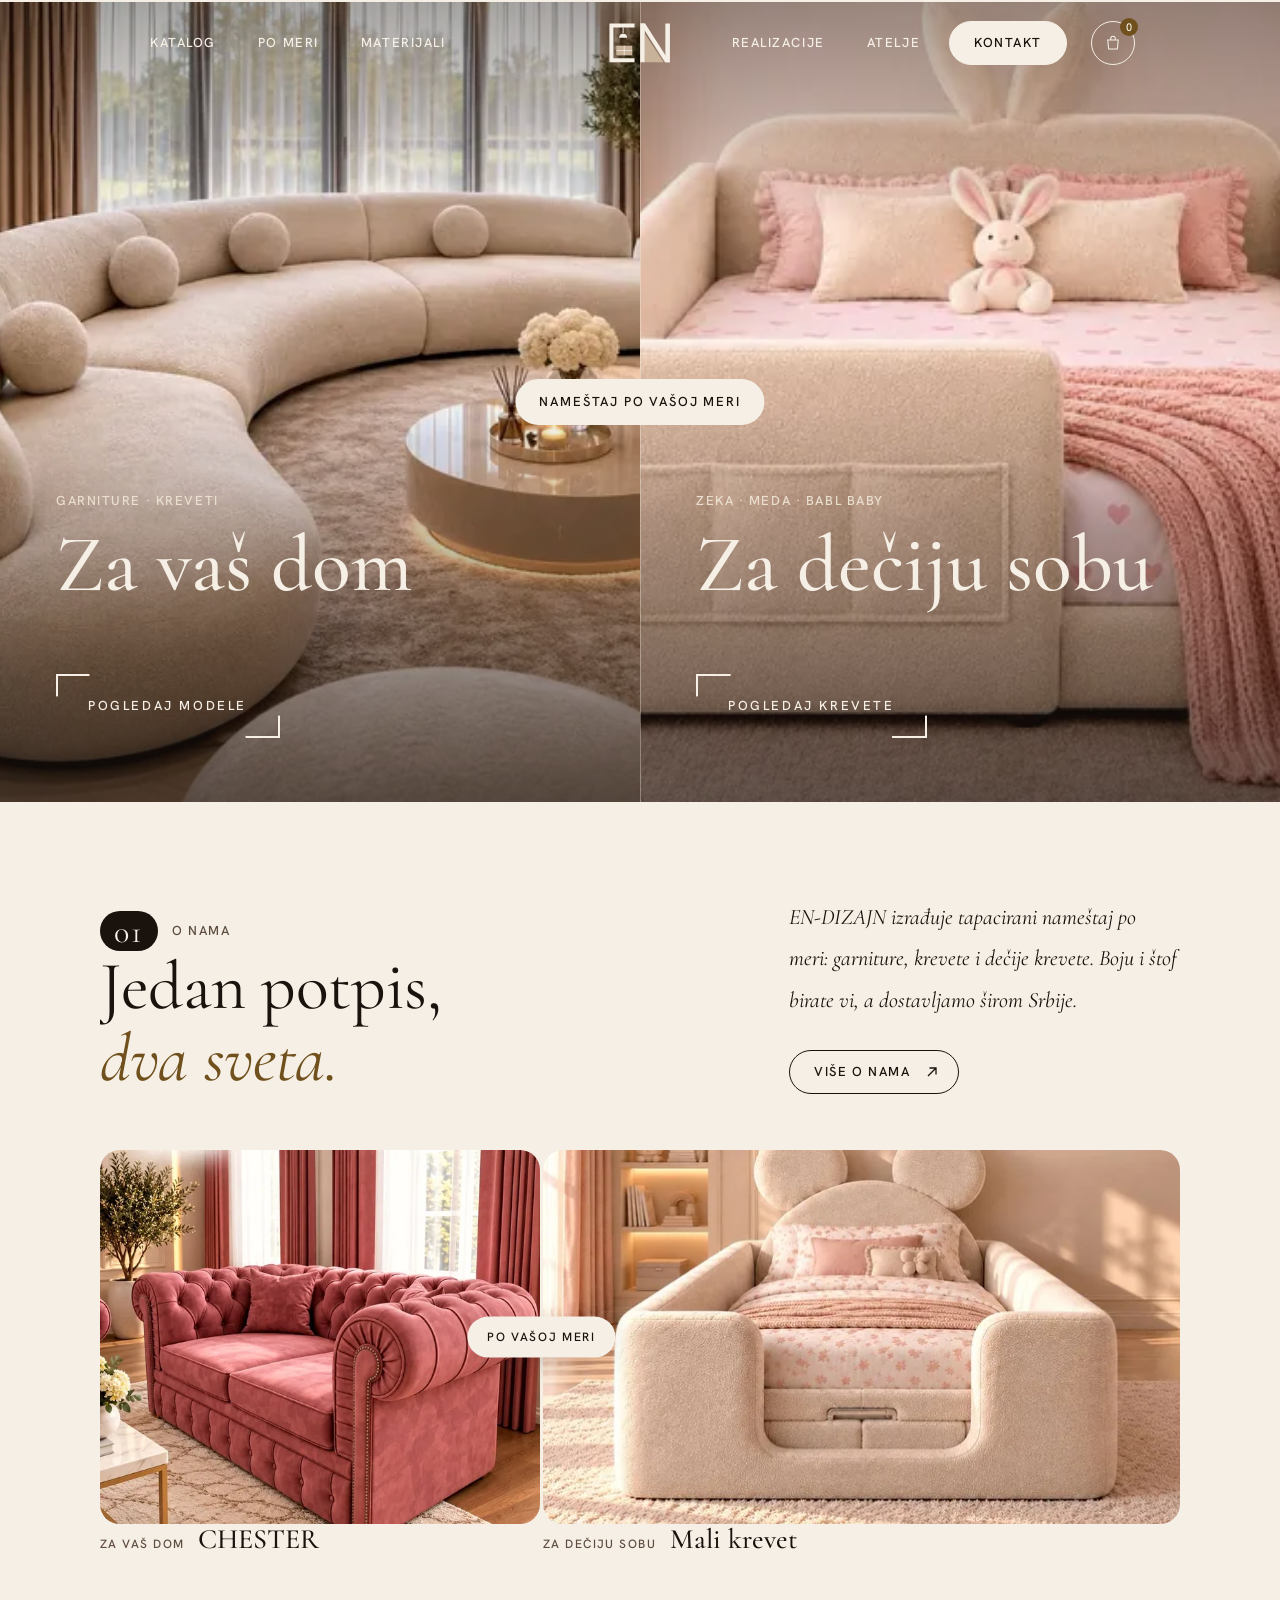
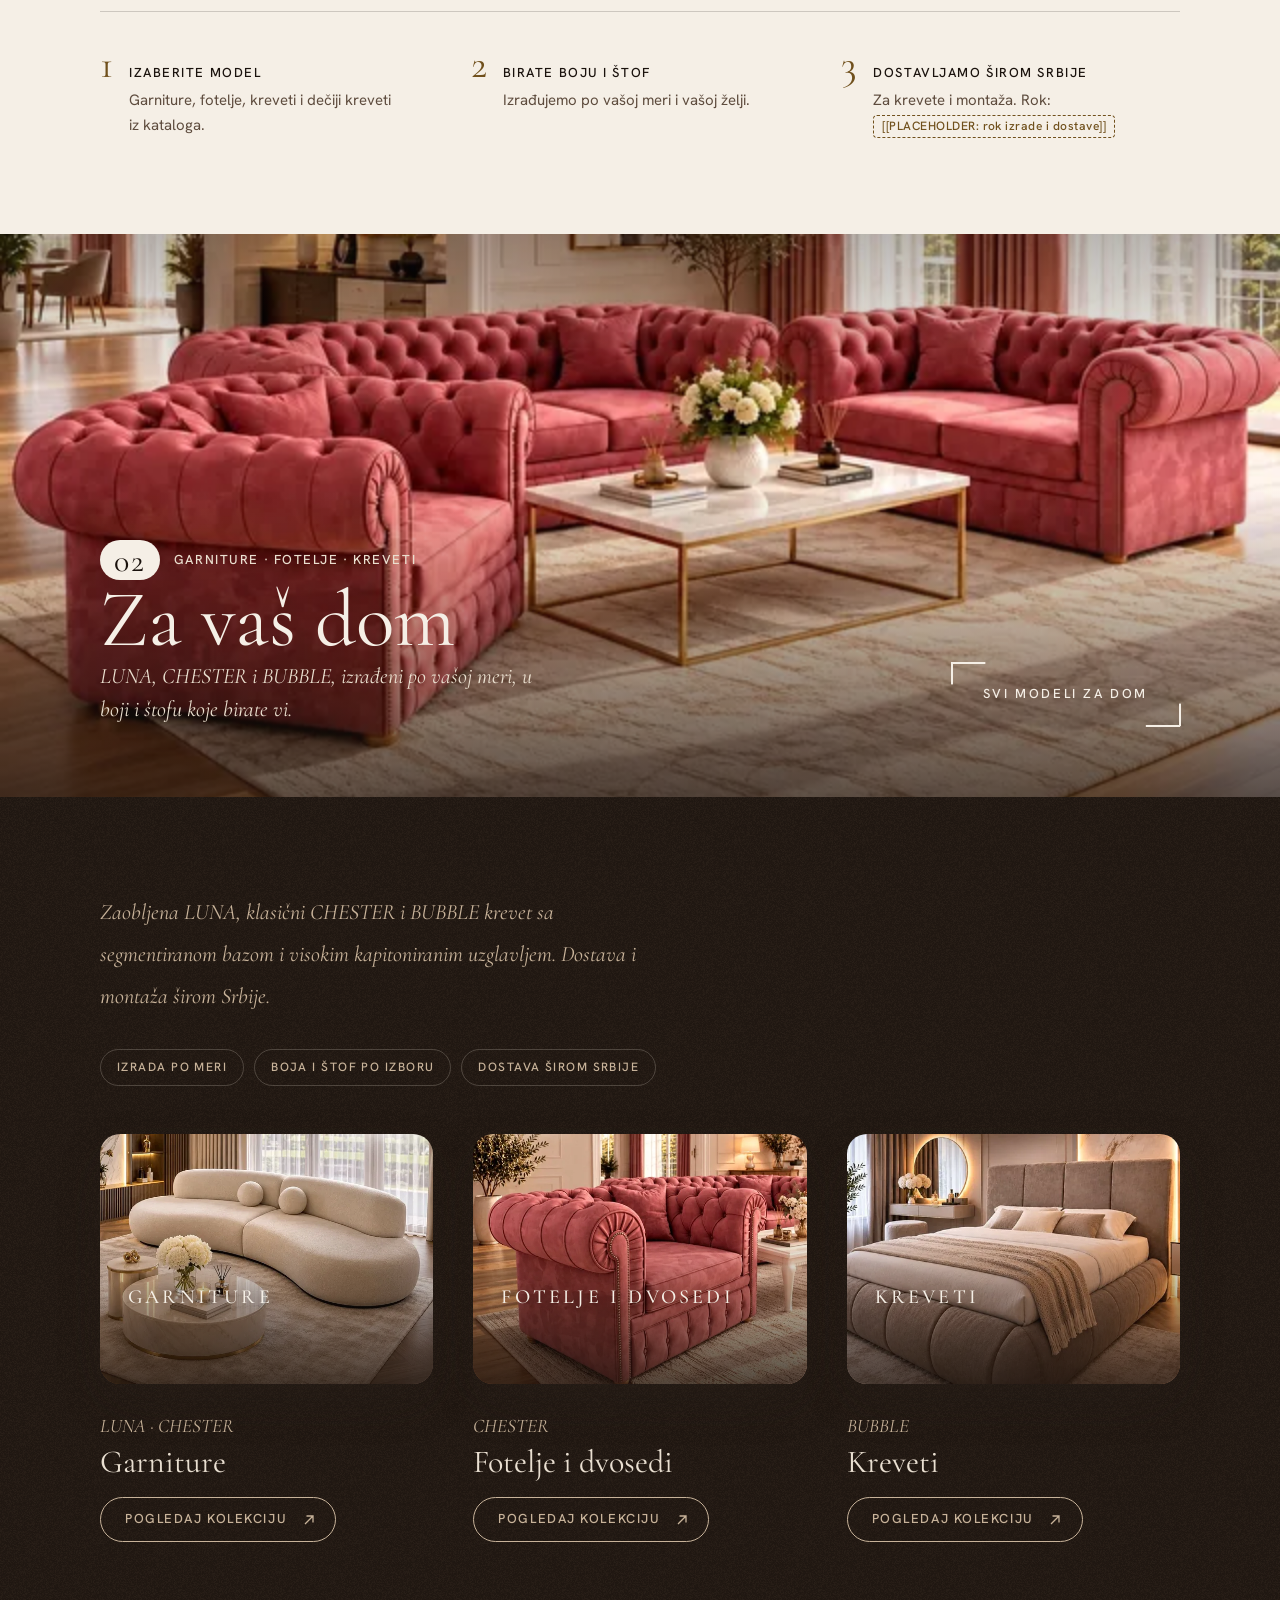
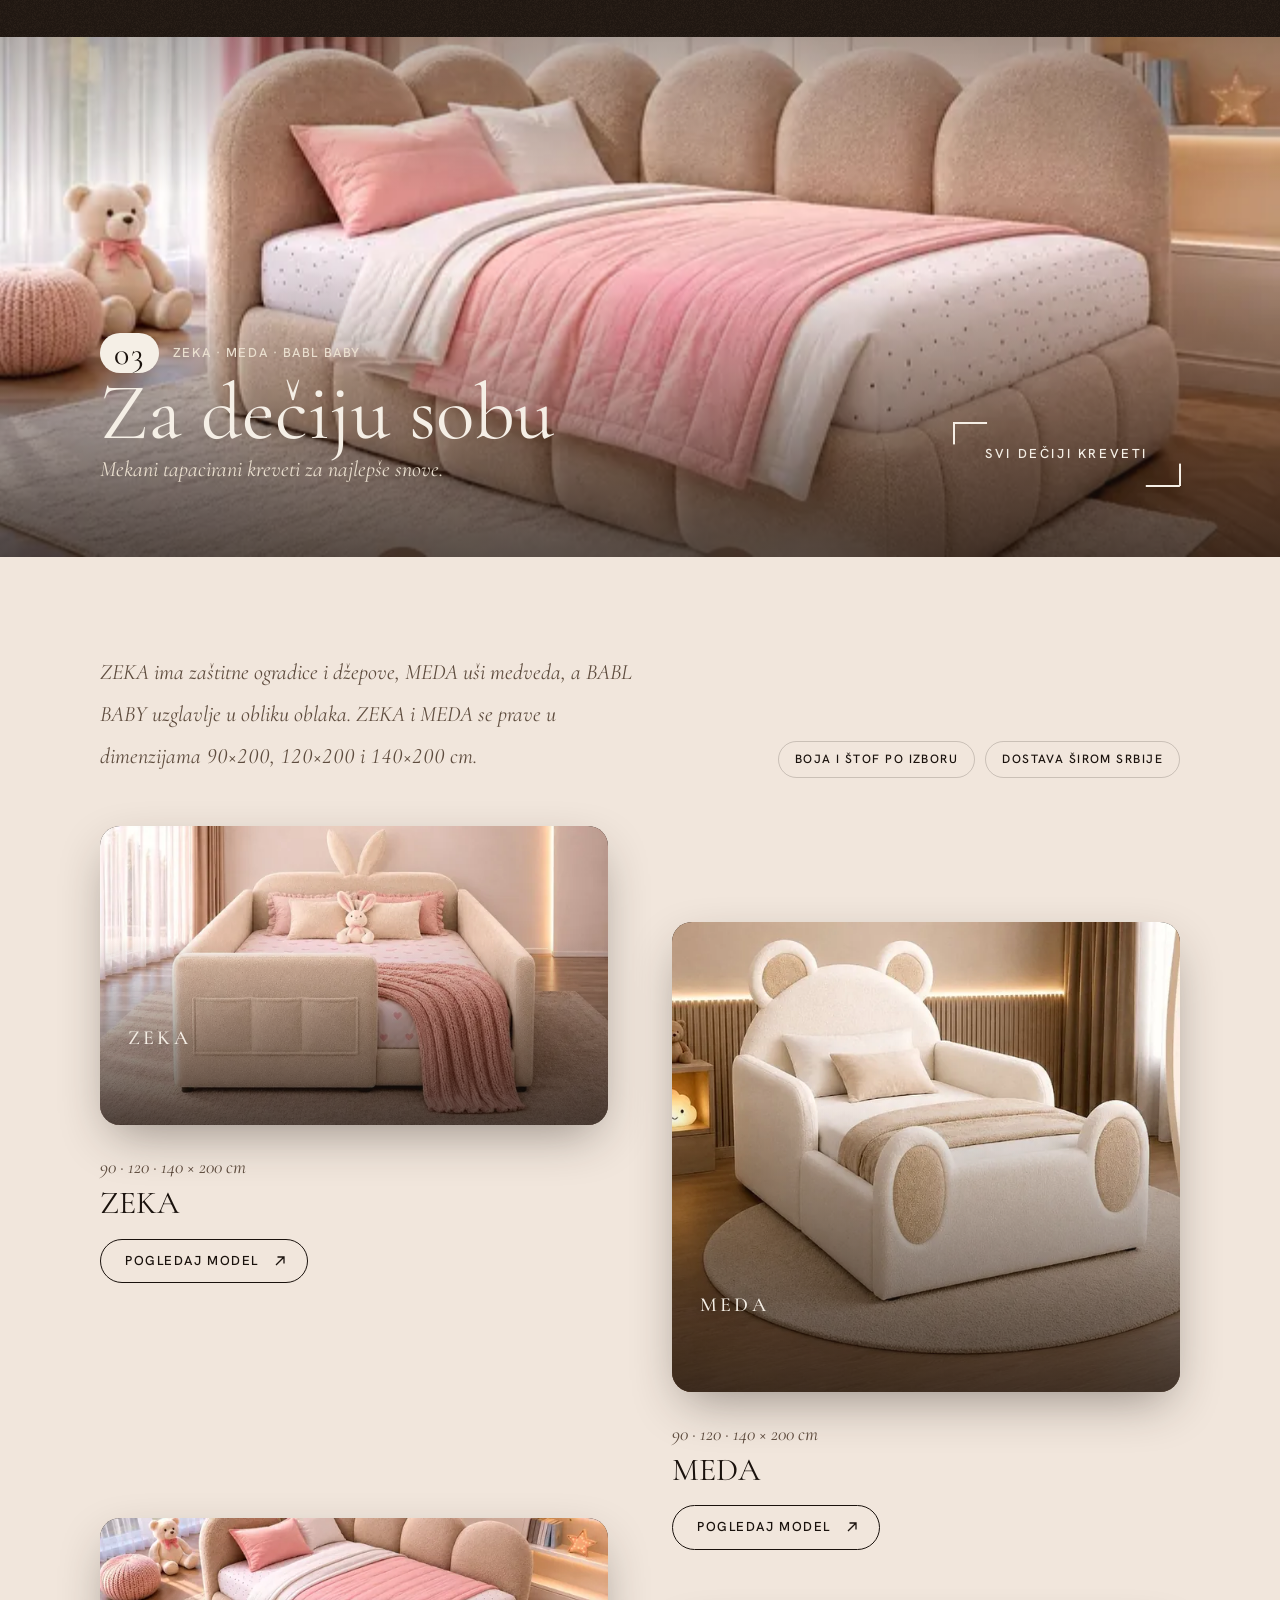
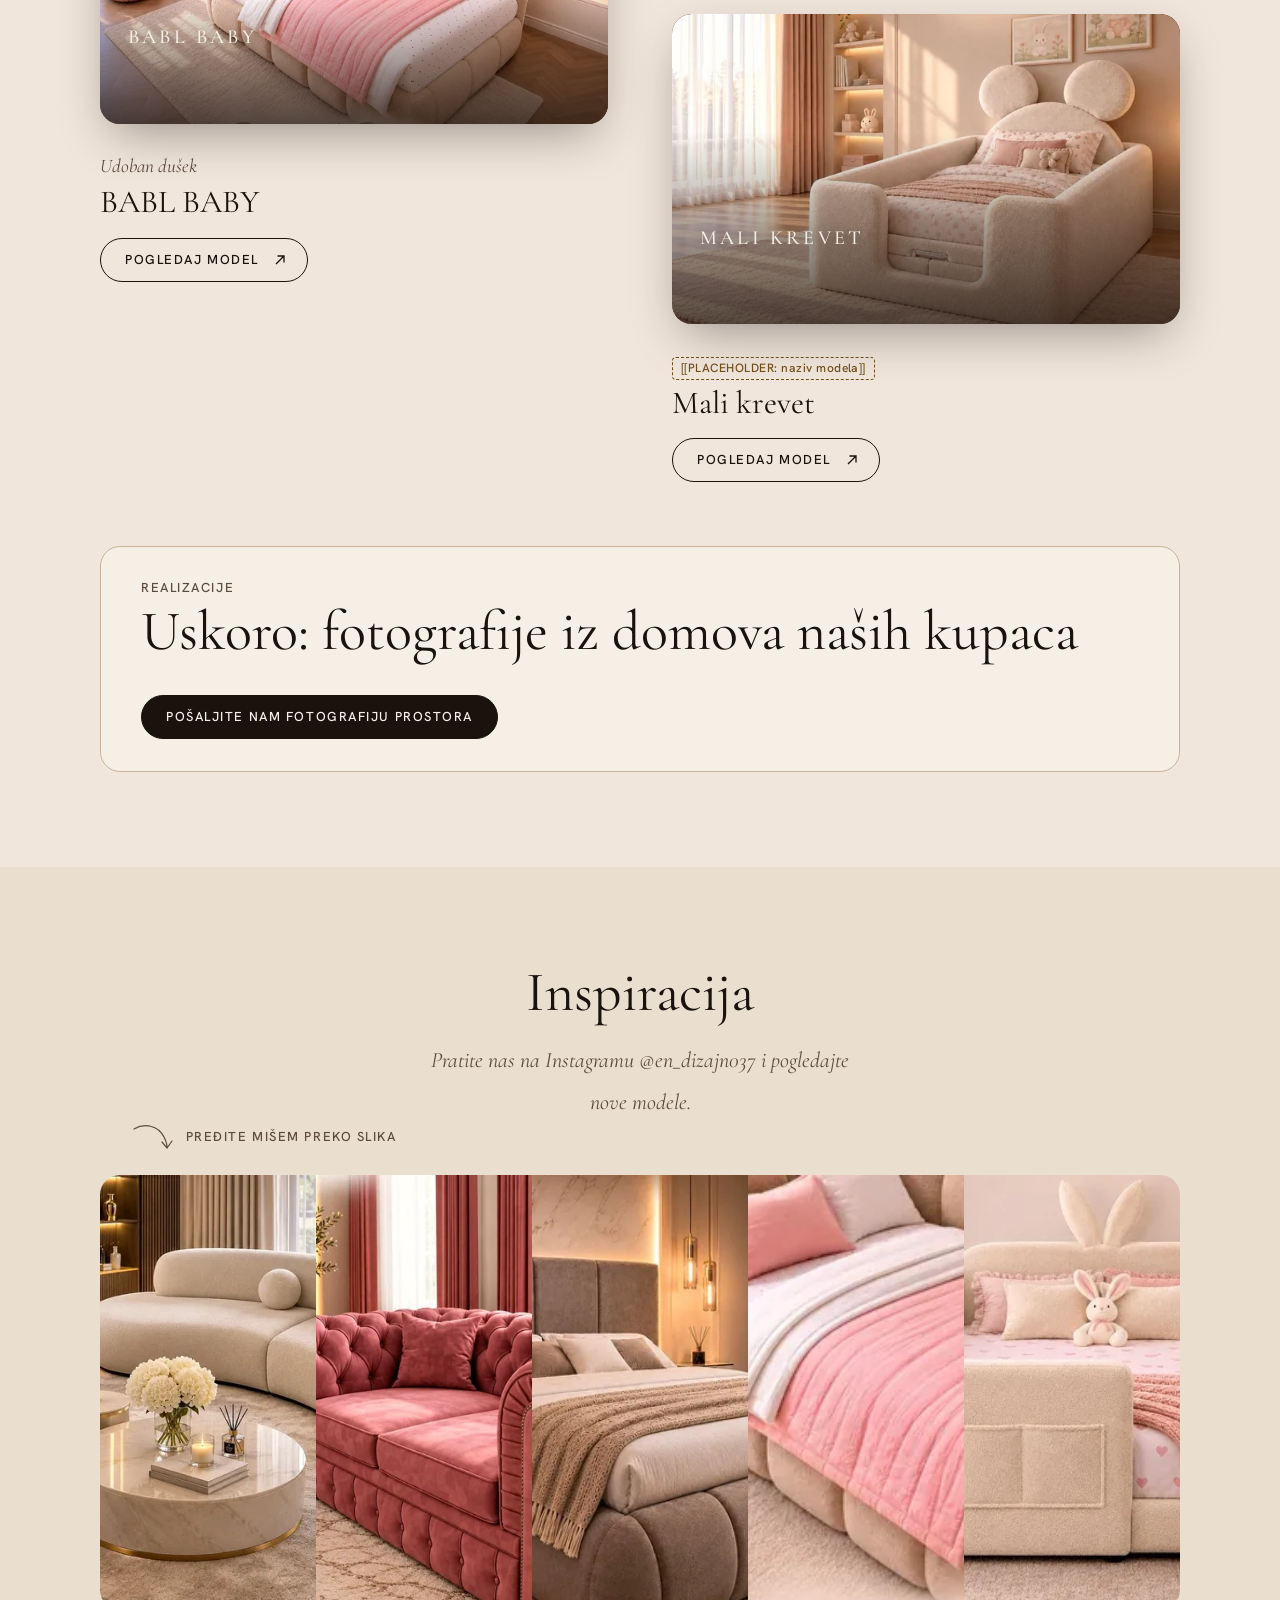
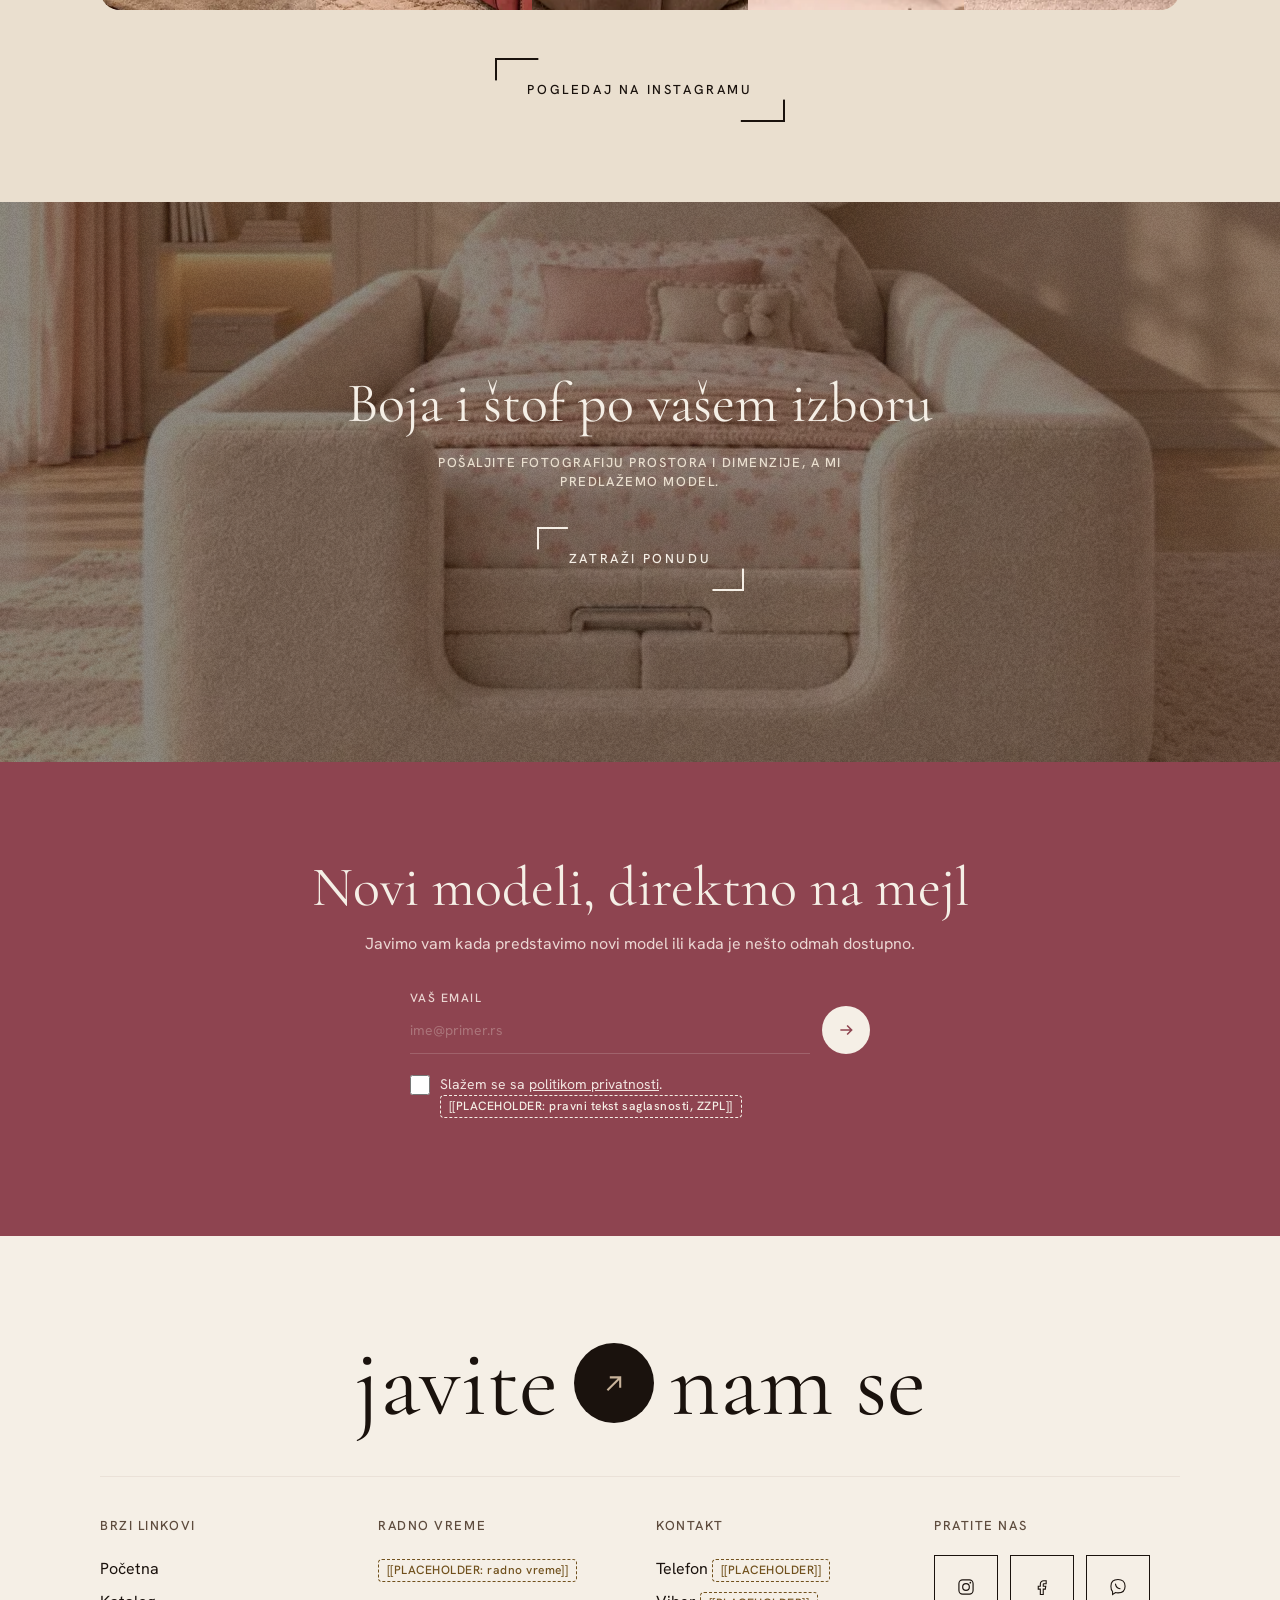
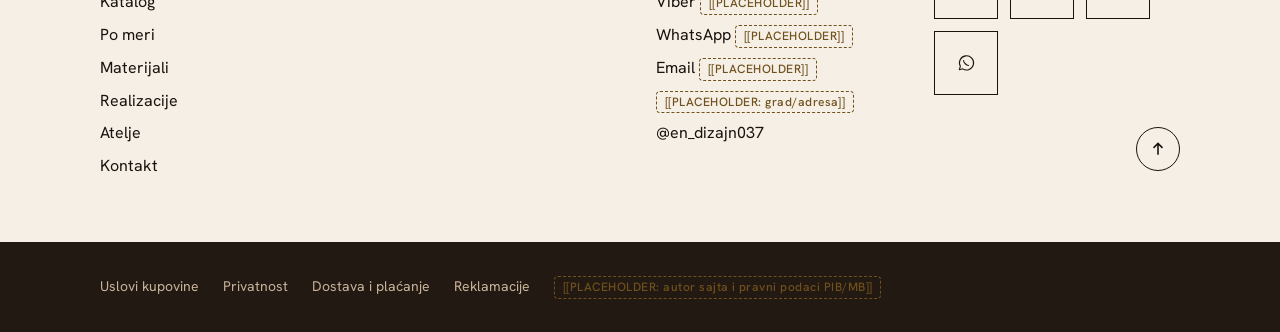
==== index.html @ 14991c23 "Add files via upload" ====
<!doctype html>
<html lang="sr-Latn">
<head>
<meta charset="utf-8">
<meta name="viewport" content="width=device-width, initial-scale=1">
<title>EN-DIZAJN — Nameštaj po vašoj meri</title>
<meta name="description" content="Tapacirani nameštaj po meri: garniture, kreveti i dečiji kreveti. Boju i štof birate vi, a dostavljamo širom Srbije.">
<meta property="og:title" content="EN-DIZAJN — Nameštaj po vašoj meri">
<meta property="og:description" content="Garniture, kreveti i dečiji kreveti po meri. Boja i štof po izboru, dostava širom Srbije.">
<meta property="og:image" content="assets/img/01.webp">
<meta property="og:locale" content="sr_RS">
<meta property="og:type" content="website">
<meta name="theme-color" content="#F5EFE6">
<link rel="icon" href="favicon.svg" type="image/svg+xml">
<link rel="preload" href="assets/fonts/cormorant-garamond-latin-500-normal.woff2" as="font" type="font/woff2" crossorigin>
<link rel="preload" href="assets/fonts/hanken-grotesk-latin-400-normal.woff2" as="font" type="font/woff2" crossorigin>
<link rel="preload" as="image" href="assets/img/01.webp" imagesrcset="assets/img/01-640.webp 640w, assets/img/01-1024.webp 1024w, assets/img/01.webp 1254w" imagesizes="(max-width: 767px) 100vw, 50vw" fetchpriority="high">
<link rel="stylesheet" href="assets/css/fonts.css">
<link rel="stylesheet" href="assets/css/main.css">
<script type="application/ld+json">{"@context":"https://schema.org","@type":"FurnitureStore","name":"EN-DIZAJN","slogan":"Dizajn po vašoj meri","sameAs":["https://www.instagram.com/en_dizajn037/"]}</script>
</head>
<body>
<div class="ed" data-root id="top">
<a class="skip" href="#main">Preskoči na sadržaj</a>
<div class="cur" data-cur aria-hidden="true"><span>Pogledaj</span></div>
<div class="cq">

<!-- HEADER: Nilo layout, LivingLux hide/show (M03, M16, M17, M21) -->
<header class="hdr" data-hdr>
<div class="hdr__in">
<nav class="nav" aria-label="Glavna navigacija, levo">
<a class="nl" href="katalog">Katalog</a>
<a class="nl" href="katalog?model=zeka">Po meri</a>
<a class="nl" href="#">Materijali</a>
</nav>
<a class="logo" href="#top" aria-label="EN-DIZAJN, početna">
<!-- [[PLACEHOLDER: dobiti vektorski logo od klijenta]] — monogram recreated from the Instagram posts -->
<svg viewBox="0 0 120 80" aria-hidden="true"><path d="M6 6h44v7H13v54h37v7H6z" fill="currentColor"></path><path d="M30 13v10" stroke="currentColor" stroke-width="1.6"></path><path d="M23 31a7 7 0 0 1 14 0z" fill="currentColor"></path><rect x="18" y="45" width="28" height="17" fill="#C8B39A"></rect><path d="M18 53.5h28M32 45v17" stroke="currentColor" stroke-width="1.2"></path><path d="M60 6h8v68h-8zM104 6h8v68h-8z" fill="currentColor"></path><path d="M68 24l33 50H68z" fill="#C8B39A"></path><path d="M60 6h8.5L112 74h-8.5z" fill="currentColor"></path></svg>
</a>
<div class="hdr-r">
<nav class="nav" aria-label="Glavna navigacija, desno">
<a class="nl" href="#modeli">Realizacije</a>
<a class="nl" href="#">Atelje</a>
</nav>
<a class="pill" href="#kontakt">Kontakt</a>
<a class="iconbtn" href="#" aria-label="Korpa, 0 proizvoda"><svg viewBox="0 0 24 24" aria-hidden="true"><path d="M5 8h14l-1.2 12H6.2z M9 8V6a3 3 0 0 1 6 0v2" fill="none" stroke="currentColor" stroke-width="1.4"></path></svg><span class="cnt num" aria-hidden="true">0</span></a>
<button class="iconbtn burger" type="button" aria-label="Meni" aria-controls="mpanel" aria-expanded="false" data-burger><span></span><span></span></button>
</div>
</div>
<div class="mpanel" id="mpanel" data-panel>
<ul>
<li><a class="nl" href="katalog" data-close>Katalog</a></li>
<li><a class="nl" href="katalog?model=zeka" data-close>Po meri</a></li>
<li><a class="nl" href="#" data-close>Materijali</a></li>
<li><a class="nl" href="#modeli" data-close>Realizacije</a></li>
<li><a class="nl" href="#" data-close>Atelje</a></li>
<li><a class="pill" href="#kontakt" data-close>Kontakt</a></li>
</ul>
</div>
</header>

<main id="main">
<!-- 0. HERO (M01–M07) -->
<section class="hero2" data-theme="dark" aria-labelledby="hero-h">
<a class="half" href="#dom" data-cursor="Pogledaj"><img srcset="assets/img/01-640.webp 640w, assets/img/01-1024.webp 1024w, assets/img/01.webp 1254w" sizes="(max-width: 767px) 100vw, 50vw" src="assets/img/01.webp" width="1254" height="979" fetchpriority="high" alt="LUNA zaobljena garnitura od krem bukle u dnevnoj sobi" style="object-position: 30% 70%"><div class="half__c"><span class="half__k">Garniture · Kreveti</span><span class="half__h">Za vaš dom</span><span class="half__s">LUNA, CHESTER i BUBBLE, u boji i štofu koje birate vi.</span><span class="cb"><i class="ct"></i><i class="cl"></i><i class="cbm"></i><i class="cr"></i>Pogledaj modele</span></div></a>
<a class="half" href="#decja" data-cursor="Pogledaj"><img srcset="assets/img/13-640.webp 640w, assets/img/13-1024.webp 1024w, assets/img/13.webp 1254w" sizes="(max-width: 767px) 100vw, 50vw" src="assets/img/13.webp" width="1254" height="739" fetchpriority="high" alt="ZEKA dečiji krevet sa zečjim ušima i džepovima" style="object-position: 45% 60%"><div class="half__c"><span class="half__k">ZEKA · MEDA · BABL BABY</span><span class="half__h">Za dečiju sobu</span><span class="half__s">Mekani tapacirani kreveti, 90, 120 i 140 × 200 cm.</span><span class="cb"><i class="ct"></i><i class="cl"></i><i class="cbm"></i><i class="cr"></i>Pogledaj krevete</span></div></a>
<div class="seam" aria-hidden="true"></div>
<h1 class="mid" id="hero-h">Nameštaj po vašoj meri</h1>
</section>

<!-- 01 O NAMA (cream, trigger 90%) — follows the two-worlds hero -->
<section class="sec cream" id="o-nama" aria-labelledby="s01">
<div class="wrap">
<div class="about2__top" data-off="90">
<div>
<p class="about2__k"><span class="badge r-badge" aria-hidden="true">01</span><span class="vh">Odeljak 1: </span><span class="r-up" style="--d: 100ms">O nama</span></p>
<h2 class="about2__h" id="s01"><span class="mask"><span class="mi">Jedan potpis,</span></span><br><span class="mask"><span class="mi" style="--d: 200ms"><em>dva sveta.</em></span></span></h2>
</div>
<div class="about2__r">
<p class="t-lead r-up">EN-DIZAJN izrađuje tapacirani nameštaj po meri: garniture, krevete i dečije krevete. Boju i štof birate vi, a dostavljamo širom Srbije.</p>
<a class="pill pill--o r-up" style="--d: 250ms" href="#">Više o nama<svg class="arr" viewBox="0 0 16 16" aria-hidden="true"><path d="M4 12L12 4M5.5 4H12v6.5" fill="none" stroke="currentColor" stroke-width="1.3"></path></svg></a>
</div>
</div>
<div class="duo" data-off="90">
<div><div class="duo__media"><div class="iw r-img" style="aspect-ratio: 1136 / 966"><img srcset="assets/img/05-640.webp 640w, assets/img/05-1024.webp 1024w, assets/img/05.webp 1136w" sizes="(max-width: 767px) 100vw, 50vw" src="assets/img/05.webp" width="1136" height="966" loading="lazy" decoding="async" style="object-position: 30% 50%" alt="CHESTER dvosed od roze somota sa kapitone tapacirungom"></div><p class="duo__mid" aria-hidden="true">Po vašoj meri</p></div><p class="duo__cap r-up" style="--d: 250ms"><b>Za vaš dom</b><span>CHESTER</span></p></div>
<div><div class="duo__media"><div class="iw r-img" style="--d: 200ms; aspect-ratio: 1102 / 647"><img srcset="assets/img/12-640.webp 640w, assets/img/12-1024.webp 1024w, assets/img/12.webp 1102w" sizes="(max-width: 767px) 100vw, 50vw" src="assets/img/12.webp" width="1102" height="647" loading="lazy" decoding="async" style="object-position: 50% 50%" alt="Dečiji krevet od krem bukle sa uzglavljem u obliku mišjih ušiju"></div></div><p class="duo__cap r-up" style="--d: 350ms"><b>Za dečiju sobu</b><span>Mali krevet</span></p></div>
</div>
<div class="steps" data-off="90">
<div class="step3 r-up" style="--d: 0ms"><b class="num">1</b><div><h3>Izaberite model</h3><p>Garniture, fotelje, kreveti i dečiji kreveti iz kataloga.</p></div></div>
<div class="step3 r-up" style="--d: 120ms"><b class="num">2</b><div><h3>Birate boju i štof</h3><p>Izrađujemo po vašoj meri i vašoj želji.</p></div></div>
<div class="step3 r-up" style="--d: 240ms"><b class="num">3</b><div><h3>Dostavljamo širom Srbije</h3><p>Za krevete i montaža. Rok: <span class="ph">[[PLACEHOLDER: rok izrade i dostave]]</span></p></div></div>
</div>
</div>
</section>

<!-- 02 ZA VAŠ DOM (adult world, espresso) -->
<section class="world dark grain" id="dom" data-theme="dark" aria-labelledby="s02">
<div class="wband" data-off="85">
<img srcset="assets/img/03-640.webp 640w, assets/img/03-1024.webp 1024w, assets/img/03.webp 1254w" sizes="(max-width: 767px) 100vw, 50vw" src="assets/img/03.webp" width="1254" height="777" loading="lazy" decoding="async" style="object-position: 50% 72%" alt="CHESTER garnitura od roze somota u dnevnoj sobi">
<div class="wband__c"><div class="wrap">
<div><p class="wband__k r-up"><span class="badge badge--sm" aria-hidden="true">02</span>Garniture · Fotelje · Kreveti</p><h2 class="wband__h" id="s02"><span class="mask"><span class="mi">Za vaš dom</span></span></h2><p class="wband__s r-up">LUNA, CHESTER i BUBBLE, izrađeni po vašoj meri, u boji i štofu koje birate vi.</p></div>
<a class="cb r-up" style="--d: 300ms" href="katalog"><i class="ct"></i><i class="cl"></i><i class="cbm"></i><i class="cr"></i>Svi modeli za dom</a>
</div></div>
</div>
<div class="sec"><div class="wrap">
<div class="wlead" data-off="80"><p class="t-lead muted r-up" style="max-width: 34rem">Zaobljena LUNA, klasični CHESTER i BUBBLE krevet sa segmentiranom bazom i visokim kapitoniranim uzglavljem. Dostava i montaža širom Srbije.</p><div class="facts r-up"><span class="fact">Izrada po meri</span><span class="fact">Boja i štof po izboru</span><span class="fact">Dostava širom Srbije</span></div></div>
<div class="g-3" data-off="80">
<div class="citem">
<a class="card card--low r-up" style="--d: 0ms" href="katalog" data-cursor="Pogledaj"><div class="card__bg"><img width="1254" height="1004" srcset="assets/img/02-640.webp 640w, assets/img/02-1024.webp 1024w, assets/img/02.webp 1254w" sizes="(max-width: 767px) 100vw, 50vw" src="assets/img/02.webp" loading="lazy" decoding="async" style="object-position: 50% 62%" alt="Garniture — Boja i štof po izboru"></div><div class="card__fa"></div><div class="card__fb"></div><div class="card__c"><span class="card__t">Garniture</span><span class="card__cap">Boja i štof po izboru</span></div></a>
<div class="ccap r-up" style="--d: 150ms"><p class="t-sub">LUNA · CHESTER</p><h3 class="t-h3">Garniture</h3><a class="pill pill--o" href="katalog">Pogledaj kolekciju<svg class="arr" viewBox="0 0 16 16" aria-hidden="true"><path d="M4 12L12 4M5.5 4H12v6.5" fill="none" stroke="currentColor" stroke-width="1.3"></path></svg></a></div>
</div>
<div class="citem">
<a class="card card--low r-up" style="--d: 100ms" href="katalog" data-cursor="Pogledaj"><div class="card__bg"><img width="1143" height="931" srcset="assets/img/04-640.webp 640w, assets/img/04-1024.webp 1024w, assets/img/04.webp 1143w" sizes="(max-width: 767px) 100vw, 50vw" src="assets/img/04.webp" loading="lazy" decoding="async" style="object-position: 50% 55%" alt="Fotelje i dvosedi — Boja i štof po izboru"></div><div class="card__fa"></div><div class="card__fb"></div><div class="card__c"><span class="card__t">Fotelje i dvosedi</span><span class="card__cap">Boja i štof po izboru</span></div></a>
<div class="ccap r-up" style="--d: 250ms"><p class="t-sub">CHESTER</p><h3 class="t-h3">Fotelje i dvosedi</h3><a class="pill pill--o" href="katalog">Pogledaj kolekciju<svg class="arr" viewBox="0 0 16 16" aria-hidden="true"><path d="M4 12L12 4M5.5 4H12v6.5" fill="none" stroke="currentColor" stroke-width="1.3"></path></svg></a></div>
</div>
<div class="citem">
<a class="card card--low r-up" style="--d: 200ms" href="katalog" data-cursor="Pogledaj"><div class="card__bg"><img width="1254" height="790" srcset="assets/img/06-640.webp 640w, assets/img/06-1024.webp 1024w, assets/img/06.webp 1254w" sizes="(max-width: 767px) 100vw, 50vw" src="assets/img/06.webp" loading="lazy" decoding="async" style="object-position: 50% 60%" alt="Kreveti — Dostava i montaža širom Srbije"></div><div class="card__fa"></div><div class="card__fb"></div><div class="card__c"><span class="card__t">Kreveti</span><span class="card__cap">Dostava i montaža širom Srbije</span></div></a>
<div class="ccap r-up" style="--d: 350ms"><p class="t-sub">BUBBLE</p><h3 class="t-h3">Kreveti</h3><a class="pill pill--o" href="katalog">Pogledaj kolekciju<svg class="arr" viewBox="0 0 16 16" aria-hidden="true"><path d="M4 12L12 4M5.5 4H12v6.5" fill="none" stroke="currentColor" stroke-width="1.3"></path></svg></a></div>
</div>
</div>
</div></div>
</section>

<!-- 03 ZA DEČIJU SOBU (kids world, warm light) -->
<section class="world kids" id="decja" aria-labelledby="s03">
<div class="wband wband--native" data-theme="dark" data-off="85">
<img srcset="assets/img/09-640.webp 640w, assets/img/09-1024.webp 1024w, assets/img/09.webp 1536w" sizes="(max-width: 767px) 100vw, 50vw" src="assets/img/09.webp" width="1536" height="625" loading="lazy" decoding="async" style="object-position: 50% 50%" alt="BABL BABY dečiji krevet sa uzglavljem u obliku oblaka">
<div class="wband__c"><div class="wrap">
<div><p class="wband__k r-up"><span class="badge badge--sm" aria-hidden="true">03</span>ZEKA · MEDA · BABL BABY</p><h2 class="wband__h" id="s03"><span class="mask"><span class="mi">Za dečiju sobu</span></span></h2><p class="wband__s r-up">Mekani tapacirani kreveti za najlepše snove.</p></div>
<a class="cb r-up" style="--d: 300ms" href="katalog"><i class="ct"></i><i class="cl"></i><i class="cbm"></i><i class="cr"></i>Svi dečiji kreveti</a>
</div></div>
</div>
<div class="sec"><div class="wrap">
<div class="wlead" data-off="80"><p class="t-lead muted r-up" style="max-width: 34rem">ZEKA ima zaštitne ogradice i džepove, MEDA uši medveda, a BABL BABY uzglavlje u obliku oblaka. ZEKA i MEDA se prave u dimenzijama <span class="num">90×200, 120×200 i 140×200</span> cm.</p><div class="facts r-up"><span class="fact">Boja i štof po izboru</span><span class="fact">Dostava širom Srbije</span></div></div>
<div class="g-2 stag" data-off="80">
<div class="citem">
<a class="card card--low r-up" style="--d: 0ms; aspect-ratio: 1254 / 739" href="katalog?model=zeka" data-cursor="Pogledaj"><div class="card__bg"><img width="1254" height="739" srcset="assets/img/13-640.webp 640w, assets/img/13-1024.webp 1024w, assets/img/13.webp 1254w" sizes="(max-width: 767px) 100vw, 50vw" src="assets/img/13.webp" loading="lazy" decoding="async" style="object-position: 45% 55%" alt="ZEKA — Ogradice i džepovi"></div><div class="card__fa"></div><div class="card__fb"></div><div class="card__c"><span class="card__t">ZEKA</span><span class="card__cap">Ogradice i džepovi</span></div></a>
<div class="ccap r-up" style="--d: 150ms"><p class="t-sub">90 · 120 · 140 × 200 cm</p><h3 class="t-h3">ZEKA</h3><a class="pill pill--o" href="katalog?model=zeka">Pogledaj model<svg class="arr" viewBox="0 0 16 16" aria-hidden="true"><path d="M4 12L12 4M5.5 4H12v6.5" fill="none" stroke="currentColor" stroke-width="1.3"></path></svg></a></div>
</div>
<div class="citem">
<a class="card card--low r-up" style="--d: 100ms; aspect-ratio: 827 / 765" href="katalog" data-cursor="Pogledaj"><div class="card__bg"><img width="827" height="765" srcset="assets/img/14-640.webp 640w, assets/img/14.webp 827w" sizes="(max-width: 767px) 100vw, 50vw" src="assets/img/14.webp" loading="lazy" decoding="async" style="object-position: 50% 50%" alt="MEDA — Uši medveda"></div><div class="card__fa"></div><div class="card__fb"></div><div class="card__c"><span class="card__t">MEDA</span><span class="card__cap">Uši medveda</span></div></a>
<div class="ccap r-up" style="--d: 250ms"><p class="t-sub">90 · 120 · 140 × 200 cm</p><h3 class="t-h3">MEDA</h3><a class="pill pill--o" href="katalog">Pogledaj model<svg class="arr" viewBox="0 0 16 16" aria-hidden="true"><path d="M4 12L12 4M5.5 4H12v6.5" fill="none" stroke="currentColor" stroke-width="1.3"></path></svg></a></div>
</div>
<div class="citem">
<a class="card card--low r-up" style="--d: 0ms; aspect-ratio: 1536 / 625" href="katalog" data-cursor="Pogledaj"><div class="card__bg"><img width="1536" height="625" srcset="assets/img/10-640.webp 640w, assets/img/10-1024.webp 1024w, assets/img/10.webp 1536w" sizes="(max-width: 767px) 100vw, 50vw" src="assets/img/10.webp" loading="lazy" decoding="async" style="object-position: 40% 55%" alt="BABL BABY — Uzglavlje oblak"></div><div class="card__fa"></div><div class="card__fb"></div><div class="card__c"><span class="card__t">BABL BABY</span><span class="card__cap">Uzglavlje oblak</span></div></a>
<div class="ccap r-up" style="--d: 150ms"><p class="t-sub">Udoban dušek</p><h3 class="t-h3">BABL BABY</h3><a class="pill pill--o" href="katalog">Pogledaj model<svg class="arr" viewBox="0 0 16 16" aria-hidden="true"><path d="M4 12L12 4M5.5 4H12v6.5" fill="none" stroke="currentColor" stroke-width="1.3"></path></svg></a></div>
</div>
<div class="citem">
<a class="card card--low r-up" style="--d: 100ms; aspect-ratio: 1312 / 803" href="katalog" data-cursor="Pogledaj"><div class="card__bg"><img width="1312" height="803" srcset="assets/img/11-640.webp 640w, assets/img/11-1024.webp 1024w, assets/img/11.webp 1312w" sizes="(max-width: 767px) 100vw, 50vw" src="assets/img/11.webp" loading="lazy" decoding="async" style="object-position: 50% 60%" alt="Dečiji krevet sa uzglavljem u obliku mišjih ušiju"></div><div class="card__fa"></div><div class="card__fb"></div><div class="card__c"><span class="card__t">Mali krevet</span><span class="card__cap">Mali krevet za velike snove</span></div></a>
<div class="ccap r-up" style="--d: 250ms"><p class="t-sub"><span class="ph">[[PLACEHOLDER: naziv modela]]</span></p><h3 class="t-h3">Mali krevet</h3><a class="pill pill--o" href="katalog">Pogledaj model<svg class="arr" viewBox="0 0 16 16" aria-hidden="true"><path d="M4 12L12 4M5.5 4H12v6.5" fill="none" stroke="currentColor" stroke-width="1.3"></path></svg></a></div>
</div>
</div>
<!-- PLACEHOLDER: real customer-home photos for Realizacije -->
<div class="realiz" id="modeli" data-off="90"><div class="r-up"><p class="t-micro muted">Realizacije</p><p class="t-big2" style="margin-top: .25rem">Uskoro: fotografije iz domova naših kupaca</p></div><a class="pill r-up" href="katalog?model=zeka">Pošaljite nam fotografiju prostora</a></div>
</div></div>
</section>

<!-- INSPIRACIJA: Instagram accordion (M13, trigger 85%) -->
<section class="sec linen" aria-labelledby="sins">
<div class="wrap" data-off="85">
<div class="ctr r-block">
<h2 class="t-big2" id="sins">Inspiracija</h2>
<p class="t-lead muted">Pratite nas na Instagramu @en_dizajn037 i pogledajte nove modele.</p>
</div>
<p class="instr hint t-micro"><svg viewBox="0 0 44 28" aria-hidden="true"><path d="M2 6c10-6 24-4 30 8 2 4 3 7 3 10M30 19l5 6 5-7" fill="none" stroke="currentColor" stroke-width="1.2" stroke-linecap="round"></path></svg>Pređite mišem preko slika</p>
</div>
<div data-off="85"><div class="strip r-block" data-strip>
<a class="tl" href="katalog" aria-label="LUNA, otvori model" data-cursor="Pogledaj"><img width="1254" height="1004" srcset="assets/img/02-640.webp 640w, assets/img/02-1024.webp 1024w, assets/img/02.webp 1254w" sizes="(max-width: 767px) 100vw, 50vw" src="assets/img/02.webp" loading="lazy" decoding="async" style="object-position: 20% 65%" alt=""><span class="tl__l">LUNA</span></a>
<a class="tl" href="katalog" aria-label="CHESTER, otvori model" data-cursor="Pogledaj"><img width="1136" height="966" srcset="assets/img/05-640.webp 640w, assets/img/05-1024.webp 1024w, assets/img/05.webp 1136w" sizes="(max-width: 767px) 100vw, 50vw" src="assets/img/05.webp" loading="lazy" decoding="async" style="object-position: 30% 55%" alt=""><span class="tl__l">CHESTER</span></a>
<a class="tl" href="katalog" aria-label="BUBBLE, otvori model" data-cursor="Pogledaj"><img width="1254" height="790" srcset="assets/img/07-640.webp 640w, assets/img/07-1024.webp 1024w, assets/img/07.webp 1254w" sizes="(max-width: 767px) 100vw, 50vw" src="assets/img/07.webp" loading="lazy" decoding="async" style="object-position: 55% 60%" alt=""><span class="tl__l">BUBBLE</span></a>
<a class="tl" href="katalog" aria-label="BABL BABY, otvori model" data-cursor="Pogledaj"><img width="1536" height="625" srcset="assets/img/10-640.webp 640w, assets/img/10-1024.webp 1024w, assets/img/10.webp 1536w" sizes="(max-width: 767px) 100vw, 50vw" src="assets/img/10.webp" loading="lazy" decoding="async" style="object-position: 40% 55%" alt=""><span class="tl__l">BABL BABY</span></a>
<a class="tl" href="katalog?model=zeka" aria-label="ZEKA, otvori model" data-cursor="Pogledaj"><img width="1254" height="739" srcset="assets/img/13-640.webp 640w, assets/img/13-1024.webp 1024w, assets/img/13.webp 1254w" sizes="(max-width: 767px) 100vw, 50vw" src="assets/img/13.webp" loading="lazy" decoding="async" style="object-position: 45% 55%" alt=""><span class="tl__l">ZEKA</span></a>
</div></div>
<div class="insp-cta" data-off="85"><a class="cb cb--ink r-block" href="https://www.instagram.com/en_dizajn037/" target="_blank" rel="noopener noreferrer"><i class="ct"></i><i class="cl"></i><i class="cbm"></i><i class="cr"></i>Pogledaj na Instagramu</a></div>
</section>

<!-- BANNER CTA (M19 parallax). Image 12 is low-res: overlay + grain; marked for replacement -->
<section class="banner on-photo" data-theme="dark" aria-labelledby="sban" data-off="85">
<img srcset="assets/img/12-640.webp 640w, assets/img/12-1024.webp 1024w, assets/img/12.webp 1102w" sizes="(max-width: 767px) 100vw, 50vw" class="banner__img" data-banner src="assets/img/12.webp" width="1102" height="647" loading="lazy" decoding="async" alt="">
<div class="banner__ov"></div><div class="grain-l"></div>
<div class="banner__c r-block">
<h2 class="t-big2" id="sban">Boja i štof po vašem izboru</h2>
<p class="t-micro">Pošaljite fotografiju prostora i dimenzije, a mi predlažemo model.</p>
<a class="cb" href="katalog?model=zeka"><i class="ct"></i><i class="cl"></i><i class="cbm"></i><i class="cr"></i>Zatraži ponudu</a>
</div>
</section>

<!-- NEWSLETTER -->
<section class="sec rose" aria-labelledby="snews" data-off="85">
<div class="wrap ctr r-block">
<h2 class="t-big2" id="snews">Novi modeli, direktno na mejl</h2>
<p class="t-body muted" style="margin-top: .75rem">Javimo vam kada predstavimo novi model ili kada je nešto odmah dostupno.</p>
<form class="nform" data-news novalidate>
<div class="nfield"><label for="nl-email">Vaš email</label><input class="ninput" id="nl-email" type="text" inputmode="email" autocomplete="email" placeholder="ime@primer.rs" name="email" aria-describedby="nl-status"></div>
<button class="circ" type="submit" aria-label="Prijavi se"><svg viewBox="0 0 16 16" aria-hidden="true"><path d="M3 8h10M9 4l4 4-4 4" fill="none" stroke="currentColor" stroke-width="1.4"></path></svg></button>
</form>
<label class="consent"><input type="checkbox" name="consent" aria-describedby="nl-status"><span>Slažem se sa <a href="#">politikom privatnosti</a>. <span class="ph">[[PLACEHOLDER: pravni tekst saglasnosti, ZZPL]]</span></span></label>
<p class="nstatus" id="nl-status" aria-live="polite"></p>
<!-- [[PLACEHOLDER: newsletter servis]] — submit is stubbed -->
</div>
</section>
</main>

<!-- FOOTER (trigger 78%) -->
<footer class="ftr" id="kontakt">
<div class="wrap" data-off="78">
<a class="giant r-f" href="#kontakt" aria-label="Javite nam se, kontakt"><span>javite</span><span class="gcirc r-circ" aria-hidden="true"><svg viewBox="0 0 16 16"><path d="M4 12L12 4M5.5 4H12v6.5" fill="none" stroke="currentColor" stroke-width="1.3"></path></svg></span><span>nam se</span></a>
<div class="fhr"></div>
<div class="fcols r-f r-fc">
<div class="fcol"><h3>Brzi linkovi</h3><ul><li><a href="#top">Početna</a></li><li><a href="katalog">Katalog</a></li><li><a href="katalog?model=zeka">Po meri</a></li><li><a href="#">Materijali</a></li><li><a href="#modeli">Realizacije</a></li><li><a href="#">Atelje</a></li><li><a href="#kontakt">Kontakt</a></li></ul></div>
<div class="fcol"><h3>Radno vreme</h3><p><span class="ph">[[PLACEHOLDER: radno vreme]]</span></p></div>
<div class="fcol"><h3>Kontakt</h3><ul><li>Telefon <span class="ph">[[PLACEHOLDER]]</span></li><li>Viber <span class="ph">[[PLACEHOLDER]]</span></li><li>WhatsApp <span class="ph">[[PLACEHOLDER]]</span></li><li>Email <span class="ph">[[PLACEHOLDER]]</span></li><li><span class="ph">[[PLACEHOLDER: grad/adresa]]</span></li><li><a href="https://www.instagram.com/en_dizajn037/" target="_blank" rel="noopener noreferrer">@en_dizajn037</a></li></ul></div>
<div class="fcol"><h3>Pratite nas</h3>
<div class="socials">
<a class="sq" href="https://www.instagram.com/en_dizajn037/" target="_blank" rel="noopener noreferrer" aria-label="Instagram"><svg viewBox="0 0 24 24" aria-hidden="true"><rect x="3.5" y="3.5" width="17" height="17" rx="4.5" fill="none" stroke="currentColor" stroke-width="1.4"></rect><circle cx="12" cy="12" r="4" fill="none" stroke="currentColor" stroke-width="1.4"></circle><circle cx="17.2" cy="6.8" r="1" fill="currentColor"></circle></svg></a>
<a class="sq" href="#" aria-label="Facebook (uskoro)"><svg viewBox="0 0 24 24" aria-hidden="true"><path d="M14 8h3V4.5h-3a4 4 0 0 0-4 4V11H7.5v3.5H10V21h3.5v-6.5H16l.5-3.5h-3V8.8c0-.5.3-.8.5-.8z" fill="none" stroke="currentColor" stroke-width="1.3"></path></svg></a>
<a class="sq" href="#" aria-label="Viber (uskoro)"><svg viewBox="0 0 24 24" aria-hidden="true"><path d="M12 3c5 0 8.5 2.5 8.5 8s-3.5 8-8.5 8c-1 0-2-.1-3-.4L5.5 21v-3.4C4 16.2 3.5 14 3.5 11 3.5 5.5 7 3 12 3z" fill="none" stroke="currentColor" stroke-width="1.3"></path><path d="M9 8.5c.4 2.8 2.7 5.1 5.5 5.5" fill="none" stroke="currentColor" stroke-width="1.3" stroke-linecap="round"></path></svg></a>
<a class="sq" href="#" aria-label="WhatsApp (uskoro)"><svg viewBox="0 0 24 24" aria-hidden="true"><path d="M4 20l1.2-4A8.5 8.5 0 1 1 8 19z" fill="none" stroke="currentColor" stroke-width="1.3" stroke-linejoin="round"></path><path d="M9 9c.2 2.6 3.4 5.8 6 6" fill="none" stroke="currentColor" stroke-width="1.3" stroke-linecap="round"></path></svg></a>
</div>
<div style="display: flex; margin-top: 2rem"><a class="iconbtn totop" href="#top" aria-label="Nazad na vrh"><svg viewBox="0 0 16 16" aria-hidden="true"><path d="M8 13V3M4 7l4-4 4 4" fill="none" stroke="currentColor" stroke-width="1.4"></path></svg></a></div>
</div>
</div>
</div>
<div class="fbar"><div class="wrap"><a href="#">Uslovi kupovine</a><a href="#">Privatnost</a><a href="#">Dostava i plaćanje</a><a href="#">Reklamacije</a><span class="ph">[[PLACEHOLDER: autor sajta i pravni podaci PIB/MB]]</span></div></div>
</footer>
</div>
</div>
<script src="assets/js/main.js" defer></script>
</body>
</html>
---- assets/css/fonts.css ----
@font-face {
  font-family: 'Cormorant Garamond';
  font-style: normal;
  font-display: swap;
  font-weight: 400;
  src: url(../fonts/cormorant-garamond-latin-ext-400-normal.woff2) format('woff2');
  unicode-range: U+0100-02BA,U+02BD-02C5,U+02C7-02CC,U+02CE-02D7,U+02DD-02FF,U+0304,U+0308,U+0329,U+1D00-1DBF,U+1E00-1E9F,U+1EF2-1EFF,U+2020,U+20A0-20AB,U+20AD-20C0,U+2113,U+2C60-2C7F,U+A720-A7FF;
}
@font-face {
  font-family: 'Cormorant Garamond';
  font-style: normal;
  font-display: swap;
  font-weight: 400;
  src: url(../fonts/cormorant-garamond-latin-400-normal.woff2) format('woff2');
  unicode-range: U+0000-00FF,U+0131,U+0152-0153,U+02BB-02BC,U+02C6,U+02DA,U+02DC,U+0304,U+0308,U+0329,U+2000-206F,U+20AC,U+2122,U+2191,U+2193,U+2212,U+2215,U+FEFF,U+FFFD;
}
@font-face {
  font-family: 'Cormorant Garamond';
  font-style: normal;
  font-display: swap;
  font-weight: 500;
  src: url(../fonts/cormorant-garamond-latin-ext-500-normal.woff2) format('woff2');
  unicode-range: U+0100-02BA,U+02BD-02C5,U+02C7-02CC,U+02CE-02D7,U+02DD-02FF,U+0304,U+0308,U+0329,U+1D00-1DBF,U+1E00-1E9F,U+1EF2-1EFF,U+2020,U+20A0-20AB,U+20AD-20C0,U+2113,U+2C60-2C7F,U+A720-A7FF;
}
@font-face {
  font-family: 'Cormorant Garamond';
  font-style: normal;
  font-display: swap;
  font-weight: 500;
  src: url(../fonts/cormorant-garamond-latin-500-normal.woff2) format('woff2');
  unicode-range: U+0000-00FF,U+0131,U+0152-0153,U+02BB-02BC,U+02C6,U+02DA,U+02DC,U+0304,U+0308,U+0329,U+2000-206F,U+20AC,U+2122,U+2191,U+2193,U+2212,U+2215,U+FEFF,U+FFFD;
}
@font-face {
  font-family: 'Cormorant Garamond';
  font-style: italic;
  font-display: swap;
  font-weight: 400;
  src: url(../fonts/cormorant-garamond-latin-ext-400-italic.woff2) format('woff2');
  unicode-range: U+0100-02BA,U+02BD-02C5,U+02C7-02CC,U+02CE-02D7,U+02DD-02FF,U+0304,U+0308,U+0329,U+1D00-1DBF,U+1E00-1E9F,U+1EF2-1EFF,U+2020,U+20A0-20AB,U+20AD-20C0,U+2113,U+2C60-2C7F,U+A720-A7FF;
}
@font-face {
  font-family: 'Cormorant Garamond';
  font-style: italic;
  font-display: swap;
  font-weight: 400;
  src: url(../fonts/cormorant-garamond-latin-400-italic.woff2) format('woff2');
  unicode-range: U+0000-00FF,U+0131,U+0152-0153,U+02BB-02BC,U+02C6,U+02DA,U+02DC,U+0304,U+0308,U+0329,U+2000-206F,U+20AC,U+2122,U+2191,U+2193,U+2212,U+2215,U+FEFF,U+FFFD;
}
@font-face {
  font-family: 'Hanken Grotesk';
  font-style: normal;
  font-display: swap;
  font-weight: 400;
  src: url(../fonts/hanken-grotesk-latin-ext-400-normal.woff2) format('woff2');
  unicode-range: U+0100-02BA,U+02BD-02C5,U+02C7-02CC,U+02CE-02D7,U+02DD-02FF,U+0304,U+0308,U+0329,U+1D00-1DBF,U+1E00-1E9F,U+1EF2-1EFF,U+2020,U+20A0-20AB,U+20AD-20C0,U+2113,U+2C60-2C7F,U+A720-A7FF;
}
@font-face {
  font-family: 'Hanken Grotesk';
  font-style: normal;
  font-display: swap;
  font-weight: 400;
  src: url(../fonts/hanken-grotesk-latin-400-normal.woff2) format('woff2');
  unicode-range: U+0000-00FF,U+0131,U+0152-0153,U+02BB-02BC,U+02C6,U+02DA,U+02DC,U+0304,U+0308,U+0329,U+2000-206F,U+20AC,U+2122,U+2191,U+2193,U+2212,U+2215,U+FEFF,U+FFFD;
}
@font-face {
  font-family: 'Hanken Grotesk';
  font-style: normal;
  font-display: swap;
  font-weight: 500;
  src: url(../fonts/hanken-grotesk-latin-ext-500-normal.woff2) format('woff2');
  unicode-range: U+0100-02BA,U+02BD-02C5,U+02C7-02CC,U+02CE-02D7,U+02DD-02FF,U+0304,U+0308,U+0329,U+1D00-1DBF,U+1E00-1E9F,U+1EF2-1EFF,U+2020,U+20A0-20AB,U+20AD-20C0,U+2113,U+2C60-2C7F,U+A720-A7FF;
}
@font-face {
  font-family: 'Hanken Grotesk';
  font-style: normal;
  font-display: swap;
  font-weight: 500;
  src: url(../fonts/hanken-grotesk-latin-500-normal.woff2) format('woff2');
  unicode-range: U+0000-00FF,U+0131,U+0152-0153,U+02BB-02BC,U+02C6,U+02DA,U+02DC,U+0304,U+0308,U+0329,U+2000-206F,U+20AC,U+2122,U+2191,U+2193,U+2212,U+2215,U+FEFF,U+FFFD;
}
/* metric-matched fallbacks to avoid layout shift on swap */
@font-face{font-family:'Cormorant Fallback';src:local('Georgia');size-adjust:88%;ascent-override:100%;descent-override:30%}
@font-face{font-family:'Hanken Fallback';src:local('Arial');size-adjust:98%;ascent-override:96%;descent-override:26%}
---- assets/css/main.css ----
/* EN-DIZAJN — tokens.css + components. Every number from the v4 brief lives here. */
:root{
  --cream:#F5EFE6; --linen:#EADFCF; --rose:#8E4450; --sand:#C8B39A; --taupe:#9C8670;
  --espresso:#221913; --ink:#1A120D; --ink-muted:#5E4C3E;
  --brass:#BE8F4A; --brass-ink:#70501C;
  --text-on-dark:#E9DFD1; --muted-on-dark:#C8B39A;
  --hairline:rgba(27,20,16,.18); --hairline-dark:rgba(233,223,209,.22);
  --f-display:'Cormorant Garamond', 'Cormorant Fallback', Georgia, 'Times New Roman', serif;
  --f-ui:'Hanken Grotesk', 'Hanken Fallback', Arial, sans-serif;
  /* motion tokens */
  --standard:cubic-bezier(.25,.1,.25,1); --outQuad:cubic-bezier(.25,.46,.45,.94);
  --outSine:cubic-bezier(.39,.575,.565,1); --outCubic:cubic-bezier(.215,.61,.355,1);
  --outQuart:cubic-bezier(.165,.84,.44,1); --outQuint:cubic-bezier(.23,1,.32,1);
  --outExpo:cubic-bezier(.19,1,.22,1);
  --k:1; --s0:1.2; --dk:1;
  --grain:url(../img/grain.png);
}
html{scroll-behavior:auto}
body{margin:0;background:#F4EDE3}
.ed{background:var(--cream);color:var(--ink);font-family:var(--f-ui);font-size:1rem;line-height:1.7;overflow-x:clip;-webkit-font-smoothing:antialiased;text-wrap:pretty;position:relative}
.cq{container-type:inline-size;position:relative}
.ed *,.ed *::before,.ed *::after{box-sizing:border-box}
.ed img{display:block;max-width:100%}
.ed h1,.ed h2,.ed h3,.ed p{margin:0}
.ed h1,.ed h2,.ed h3{text-wrap:balance;font-weight:400}
:where(.ed) a{color:inherit}
.num{font-variant-numeric:tabular-nums lining-nums}
.vh{position:absolute!important;width:1px;height:1px;overflow:hidden;clip:rect(0 0 0 0);white-space:nowrap}
.skip{position:absolute;left:16px;top:-80px;z-index:100;background:var(--ink);color:var(--cream);padding:12px 20px;border-radius:40px;font:500 .8125rem/1.4 var(--f-ui);letter-spacing:.12em;text-transform:uppercase;text-decoration:none}
.skip:focus{top:16px}
.ed :focus-visible{outline:2px solid var(--brass-ink);outline-offset:2px}
.dark :focus-visible,.on-photo :focus-visible{outline-color:var(--brass)}
.ph{display:inline-block;font:500 .75rem/1.4 var(--f-ui);letter-spacing:.04em;color:var(--brass-ink);border:1px dashed currentColor;padding:2px 8px;border-radius:4px;font-style:normal;text-transform:none}
.dark .ph{color:var(--sand)}

/* layout */
.wrap{max-width:1140px;margin:0 auto;padding:15px 30px}
.sec{padding:5rem 0;position:relative}
.cream{background:var(--cream)} .linen{background:var(--linen)}
.dark{background:var(--espresso);color:var(--text-on-dark)}
.grain::after{content:'';position:absolute;inset:0;background-image:var(--grain);background-size:128px;mix-blend-mode:soft-light;opacity:.75;pointer-events:none}
.dark>.wrap,.dark>*{position:relative;z-index:1}
.g-about{display:grid;grid-template-columns:1fr 1.25fr;gap:3.1rem;align-content:space-between;align-items:start}
.g-2{display:grid;grid-template-columns:repeat(2,minmax(0,1fr));gap:4rem}
.stag>:nth-child(even){transform:translateY(6rem)}
.stag{padding-bottom:6rem}

/* type */
.t-h1{font:500 4rem/1.15 var(--f-display);letter-spacing:-.005em}
.t-h2{font:400 2.2rem/1.2 var(--f-display)}
.t-big{font:400 3.5rem/1.2 var(--f-display)}
.t-h3{font:400 2.5rem/1.2 var(--f-display)}
.t-h3s{font:400 2.2rem/1.2 var(--f-display)}
.t-sub{font:italic 400 1.2rem/1.5 var(--f-display)}
.t-lead{font:italic 400 1.375rem/1.9 var(--f-display);max-width:30rem}
.t-body{font:400 1rem/1.7 var(--f-ui)}
.t-micro{font:500 .8125rem/1.4 var(--f-ui);letter-spacing:.12em;text-transform:uppercase}
.muted{color:var(--ink-muted)} .dark .muted{color:var(--muted-on-dark)}

/* section header */
.sh{display:flex;align-items:center;gap:1.25rem;font:400 2.2rem/1.2 var(--f-display)}
.badge{display:inline-flex;align-items:center;justify-content:center;background:var(--ink);color:var(--cream);border-radius:3000px;padding:.06em 1.5rem 0;font:400 4.5rem/1.2 var(--f-display);flex:none}
.dark .badge{background:var(--cream);color:var(--ink)}
.mask{display:inline-block;overflow:clip;vertical-align:bottom;padding-bottom:.1em;margin-bottom:-.1em}
.mi{display:inline-block}
.hr{height:1px;background:var(--hairline);margin:20px 0 40px;transform-origin:left center}
.dark .hr{background:var(--hairline-dark)}

/* buttons: pill */
.pill{position:relative;display:inline-flex;align-items:center;justify-content:center;gap:.6rem;min-height:44px;border-radius:40px;padding:.75rem 1.5rem;font:500 .8125rem/1.4 var(--f-ui);letter-spacing:.12em;text-transform:uppercase;text-decoration:none;border:1px solid var(--ink);background:var(--ink);color:var(--cream);cursor:pointer;transition:background-color 475ms var(--standard),color 475ms var(--standard),border-color 475ms var(--standard)}
.pill:hover{background:var(--cream);color:var(--ink)}
.pill--o{background:transparent;color:var(--ink);padding-right:3rem}
.pill--o:hover{background:var(--ink);color:var(--cream)}
.pill .arr{position:absolute;right:1.15rem;top:50%;margin-top:-8px;width:16px;height:16px;transition:transform 300ms var(--outQuart)}
.pill:hover .arr{transform:translate(3px,-3px)}
.dark .pill--o{border-color:var(--sand);color:var(--sand)}
.dark .pill--o:hover{background:var(--cream);color:var(--ink);border-color:var(--cream)}
.dark .pill:not(.pill--o){background:var(--cream);color:var(--ink);border-color:var(--cream)}
.dark .pill:not(.pill--o):hover{background:transparent;color:var(--cream)}

/* buttons: corner bracket */
.cb{position:relative;display:inline-flex;align-items:center;justify-content:center;min-width:200px;height:64px;padding:0 2rem;font:500 .8125rem/1.4 var(--f-ui);letter-spacing:.2em;text-transform:uppercase;color:var(--cream);text-decoration:none;background:none;border:0;cursor:pointer}
.cb--ink{color:var(--ink)}
.cb i{position:absolute;background:currentColor;transition:transform 200ms ease-out}
.cb .ct{top:0;left:0;width:100%;height:1.5px;transform:scaleX(.15);transform-origin:0 0}
.cb .cl{top:0;left:0;width:1.5px;height:100%;transform:scaleY(.35);transform-origin:0 0}
.cb .cbm{bottom:0;right:0;width:100%;height:1.5px;transform:scaleX(.15);transform-origin:100% 100%}
.cb .cr{bottom:0;right:0;width:1.5px;height:100%;transform:scaleY(.35);transform-origin:100% 100%}
.cb:hover i,.cb:focus-visible i{transform:none}

/* header */
.hdr{position:sticky;top:0;z-index:50;margin-bottom:-84px;color:var(--ink);transition:transform 500ms var(--outSine),opacity 500ms var(--outCubic),background-color 300ms var(--standard),color 300ms var(--standard),box-shadow 300ms}
.hdr.is-hidden{transform:translateY(-95px);opacity:0;transition-delay:200ms,200ms,0ms,0ms,0ms}
.hdr.is-scrolled{background:rgba(244,237,227,.88);-webkit-backdrop-filter:blur(12px);backdrop-filter:blur(12px);box-shadow:inset 0 -1px 0 var(--hairline)}
.hdr.on-dark{color:var(--cream)}
.hdr.on-dark.is-scrolled{background:rgba(43,33,27,.88);box-shadow:inset 0 -1px 0 var(--hairline-dark)}
.hdr__in{max-width:1030px;margin:0 auto;padding:20px;display:grid;grid-template-columns:1fr auto 1fr;align-items:center;gap:1rem}
.nav{display:flex;align-items:center;gap:2rem}
.nav--r{justify-content:flex-end}
.hdr-r{display:flex;justify-content:flex-end;align-items:center;gap:1.5rem}
.nl{position:relative;padding:10px 5px;font:500 .8125rem/1.4 var(--f-ui);letter-spacing:.12em;text-transform:uppercase;text-decoration:none;color:inherit;white-space:nowrap}
.nl::after{content:'';position:absolute;left:5px;right:5px;bottom:6px;height:1px;background:var(--brass);transform:scaleX(0);transform-origin:right center;transition:transform 300ms var(--outExpo)}
.nl:hover::after,.nl.is-current::after{transform:scaleX(1);transform-origin:left center}
.logo{display:block;width:68.5px;color:inherit}
.logo svg{display:block;width:100%;height:auto}
.hdr .pill{padding:.75rem 1.5rem}
.on-dark .pill{background:var(--cream);color:var(--ink);border-color:var(--cream)}
.on-dark .pill:hover{background:transparent;color:var(--cream)}
.iconbtn{position:relative;display:inline-flex;align-items:center;justify-content:center;width:44px;height:44px;border-radius:44px;border:1px solid currentColor;background:none;color:inherit;cursor:pointer;flex:none;text-decoration:none}
.iconbtn svg{width:18px;height:18px}
.cnt{position:absolute;top:-4px;right:-4px;min-width:18px;height:18px;padding:0 5px;border-radius:18px;background:var(--brass-ink);color:var(--cream);font:500 .6875rem/18px var(--f-ui);text-align:center}
.burger{display:none}
.burger span{position:absolute;left:13px;right:13px;height:1.5px;background:currentColor;transition:transform 300ms var(--outQuart)}
.burger span:first-child{transform:translateY(-4px)} .burger span:last-child{transform:translateY(4px)}
.burger[aria-expanded="true"] span:first-child{transform:rotate(45deg)}
.burger[aria-expanded="true"] span:last-child{transform:rotate(-45deg)}
.mpanel{display:none}

/* hero */
.hero{height:clamp(640px,70cqw,1010px);padding-top:84px;display:flex;flex-direction:column;align-items:center;background:var(--cream)}
.hero__wrap{width:100%;max-width:1260px;flex:1;min-height:0;padding:40px 50px}
.hero__frame{position:relative;width:100%;height:100%;overflow:clip;clip-path:inset(0)}
.hero__img{position:absolute;inset:0;width:100%;height:100%;object-fit:cover;object-position:50% 72%}
.hero__ov{position:absolute;inset:0;background:radial-gradient(ellipse 60% 55% at 50% 48%,rgba(26,18,13,.42),rgba(26,18,13,0) 75%),linear-gradient(180deg,rgba(26,18,13,0) 55%,rgba(26,18,13,.45))}
.hero__c{position:absolute;inset:0;display:flex;flex-direction:column;align-items:center;justify-content:center;gap:2.25rem;color:var(--cream);text-align:center;padding:0 20px}
.hero__h{display:flex;flex-direction:column;align-items:center}
.hero__line{display:block}
.hpill{position:relative;display:inline-block;padding:0 .3em;line-height:1;border-radius:30px}
.hpill svg{position:absolute;inset:0;width:100%;height:100%;overflow:visible}
.hpill rect{fill:none;stroke:var(--cream);stroke-width:1.5;stroke-dasharray:100;stroke-dashoffset:0}
.scrollind{flex:0 0 96px;display:flex;align-items:center;justify-content:center}
.mouse{position:relative;width:28px;height:48px;border:1px solid var(--ink);border-radius:25px}
.mouse b{position:absolute;left:50%;top:9px;width:6px;height:6px;margin-left:-3px;border-radius:6px;background:var(--brass-ink);animation:dot 2400ms var(--outQuint) infinite}
@keyframes dot{0%{transform:translateY(0);opacity:1}58%{opacity:1}83%{transform:translateY(20px);opacity:0}100%{transform:translateY(20px);opacity:0}}

/* load sequence A (only when JS ran) */
.jsh .hero__frame{clip-path:inset(26% 25%)}
.jsh .hero__img{transform:scale(1.12)}
.jsh .hdr__in{transform:translateY(-18px);opacity:0}
.jsh .hero__ov{opacity:0}
.jsh .hero__line{transform:translateY(42px);opacity:0}
.jsh .hpill rect{stroke-dashoffset:100}
.jsh .hero__cta{transform:translateY(24px);opacity:0}
.jsh .scrollind{opacity:0}
.is-loaded .hero__frame{clip-path:inset(0 0 0 0);transition:clip-path 1000ms var(--outQuart)}
.is-loaded .hero__img{transform:none;transition:transform 1600ms var(--outQuart)}
.is-loaded .hdr__in{transform:none;opacity:1;transition:transform 500ms var(--outQuad) 500ms,opacity 500ms var(--outQuad) 500ms}
.is-loaded .hero__ov{opacity:1;transition:opacity 500ms var(--standard) 1000ms}
.is-loaded .hero__line{transform:none;opacity:1;transition:transform 500ms var(--outQuad) 1000ms,opacity 300ms var(--outQuad) 1000ms}
.is-loaded .hero__line+.hero__line{transition-delay:1120ms}
.is-loaded .hpill rect{stroke-dashoffset:0;transition:stroke-dashoffset 700ms var(--outExpo) 1300ms}
.is-loaded .hero__cta{transform:none;opacity:1;transition:transform 600ms var(--outExpo) 1500ms,opacity 600ms var(--outExpo) 1500ms}
.is-loaded .scrollind{opacity:1;transition:opacity 600ms var(--standard) 1600ms}
.is-skip .hero__frame,.is-skip .hero__img,.is-skip .hdr__in,.is-skip .hero__ov,.is-skip .hero__line,.is-skip .hpill rect,.is-skip .hero__cta,.is-skip .scrollind{transition:none!important}
.is-skip main,.is-skip .hdr{animation:fadein 250ms var(--standard)}
@keyframes fadein{from{opacity:0}to{opacity:1}}

/* scroll reveals, sequence B */
.js .r-badge{opacity:0;transform:scale(.6)}
.js .mi{transform:translateY(110%)}
.js .r-line{transform:scaleX(0)}
.js .r-up{opacity:0;transform:translateY(calc(33px * var(--k)))}
.js .r-img img{opacity:0;transform:scale(var(--s0))}
.js .r-us{transform:scaleX(0)}
.js .r-p{opacity:0;transform:translateY(calc(16px * var(--k)))}
.js .r-block{opacity:0;transform:translateY(calc(40px * var(--k)))}
.js .r-f{opacity:0;transform:translateY(calc(4rem * var(--k)))}
.js .r-circ{transform:scale(0)}
.is-in .r-badge{opacity:1;transform:none;transition:transform 700ms var(--outQuint),opacity 700ms var(--outQuint)}
.is-in .mi{transform:none;transition:transform 900ms var(--outExpo) calc(var(--d,100ms) * var(--dk))}
.is-in .r-line{transform:none;transition:transform 1000ms var(--outExpo) calc(200ms * var(--dk))}
.is-in .r-up{opacity:1;transform:none;transition:transform 800ms var(--outQuart) calc(var(--d,150ms) * var(--dk)),opacity 800ms var(--standard) calc(var(--d,150ms) * var(--dk))}
.is-in .r-img img{opacity:1;transform:none;transition:transform 1300ms var(--outQuart) calc(var(--d,0ms) * var(--dk)),opacity 600ms var(--standard) calc(var(--d,0ms) * var(--dk))}
.is-in .r-us{transform:none;transition:transform 800ms var(--outExpo)}
.is-in .r-p{opacity:1;transform:none;transition:transform 900ms var(--standard) calc(var(--d,300ms) * var(--dk)),opacity 900ms var(--standard) calc(var(--d,300ms) * var(--dk))}
.is-in .r-block{opacity:1;transform:none;transition:transform 1200ms var(--outSine),opacity 1200ms var(--outExpo)}
.is-in .r-f{opacity:1;transform:none;transition:transform 800ms var(--standard) calc(var(--d,0ms) * var(--dk)),opacity 800ms var(--standard) calc(var(--d,0ms) * var(--dk))}
.is-in .r-fc{transition:transform 800ms var(--outSine) calc(240ms * var(--dk)),opacity 500ms ease-in calc(240ms * var(--dk))}
.is-in .r-circ{transform:none;transition:transform 800ms var(--outQuart) calc(120ms * var(--dk))}

/* image wrapper */
.iw{position:relative;overflow:clip;width:100%}
.iw img{width:100%;height:100%;object-fit:cover}

/* 01 */
.about-l .iw{aspect-ratio:1136/966}
.about-r{display:flex;flex-direction:column;align-items:flex-start}
.about-r .t-lead{max-width:34rem}
.about-r .iw{max-width:600px;aspect-ratio:1254/790;margin-top:3rem;align-self:center}
.about-r .pill{margin-top:2.5rem}

/* 02 services */
.row{display:grid;grid-template-columns:repeat(2,minmax(0,1fr));gap:4rem;align-items:center}
.row--imgfirst .row__img{order:-1}
.row__t{display:grid;grid-template-columns:.25fr 1fr;gap:0}
.us{width:3rem;height:2px;background:var(--sand);margin-top:2.1rem;transform-origin:left center}
.dh1{font:400 3.5rem/1.2 var(--f-display);color:var(--text-on-dark)}
.dh3{font:400 2.2rem/1.2 var(--f-display);color:var(--sand);margin-top:1.2rem}
.row .t-lead{color:var(--muted-on-dark);margin-top:1.75rem}
.row .pill{margin-top:2rem}
.row__img{max-width:100%;justify-self:center;width:100%}

/* collection card (LivingLux d-56) */
.card{position:relative;display:block;overflow:hidden;aspect-ratio:3/2;box-shadow:0 18px 50px -12px rgba(43,33,27,.45);color:var(--cream);text-decoration:none;background:var(--espresso)}
.card__bg{position:absolute;inset:0;transform:none;transition:transform 500ms var(--standard)}
.card__bg img{width:100%;height:100%;object-fit:cover}
.card__bg::after{content:'';position:absolute;inset:0;background:radial-gradient(ellipse 70% 60% at 50% 50%,rgba(26,18,13,.5),rgba(26,18,13,.08) 80%);transition:opacity 500ms var(--standard)}
.card:hover .card__bg::after,.card:focus-visible .card__bg::after{opacity:.75}
.card__fa,.card__fb{position:absolute;pointer-events:none;transition:transform 350ms var(--standard)}
.card__fa{left:5%;top:10%;width:90%;height:80%;border-top:1px solid var(--cream);border-bottom:1px solid var(--cream);transform:scaleX(0)}
.card__fb{left:10%;top:5%;width:80%;height:90%;border-left:1px solid var(--cream);border-right:1px solid var(--cream);transform:scaleY(0)}
.card__c{position:absolute;inset:0;display:flex;flex-direction:column;align-items:center;justify-content:center;gap:.75rem;text-align:center;padding:0 12%}
.card__t{font:500 1.5rem/1.2 var(--f-display);letter-spacing:.16em;text-transform:uppercase;transform:translateY(-20px);transition:transform 500ms var(--standard)}
.card__cap{font:500 .75rem/1.4 var(--f-ui);letter-spacing:.1em;text-transform:uppercase;max-width:340px;opacity:0;transition:opacity 500ms var(--standard)}
.card:hover .card__fa,.card:focus-visible .card__fa,.card.is-active .card__fa{transform:scaleX(1)}
.card:hover .card__fb,.card:focus-visible .card__fb,.card.is-active .card__fb{transform:scaleY(1)}
.card:hover .card__bg,.card:focus-visible .card__bg,.card.is-active .card__bg{transform:scale(1.04)}
.card:hover .card__t,.card:focus-visible .card__t,.card.is-active .card__t{transform:translateY(0)}
.card:hover .card__cap,.card:focus-visible .card__cap,.card.is-active .card__cap{opacity:1}
.citem .t-sub{margin-top:1.75rem;color:var(--ink-muted)}
.citem .t-h3{margin-top:.25rem}
.citem .pill{margin-top:1.25rem}
.hint{display:none;align-items:center;gap:.6rem;color:var(--ink-muted)}
.hint svg{width:44px;height:28px;flex:none}
@media (hover:hover){.hint{display:inline-flex}}

/* 04 tiles */
.tile4 .iw{aspect-ratio:16/10}
.tile4 .t-h3{margin-top:1.5rem;color:var(--text-on-dark)}
.tile4 .pill{margin-top:1.25rem}
.phtile{aspect-ratio:16/10;background:var(--linen);border:1px solid var(--sand);display:flex;flex-direction:column;align-items:center;justify-content:center;gap:1.5rem;padding:2rem;text-align:center;color:var(--ink)}
.phtile .t-sub{color:var(--ink-muted);max-width:22rem;font-size:1.5rem;line-height:1.35}
.phtile .pill--o{color:var(--ink);border-color:var(--ink)}
.phtile .pill--o:hover{background:var(--ink);color:var(--cream)}

/* Inspiracija accordion */
.ctr{text-align:center;display:flex;flex-direction:column;align-items:center}
.ctr .t-lead{margin-top:1rem}
.instr{max-width:1080px;margin:2.5rem auto 1rem;padding-left:2rem}
.strip{display:flex;width:100%;max-width:1080px;height:clamp(300px,34cqw,480px);margin:0 auto;cursor:pointer}
.tl{position:relative;flex:1 1 0;overflow:hidden;display:block;color:var(--cream);text-decoration:none;transition:flex-grow .8s cubic-bezier(.19,1,.22,1)}
.tl img{position:absolute;inset:0;width:100%;height:100%;object-fit:cover}
.tl__l{position:absolute;left:0;right:0;bottom:0;padding:24px;background:linear-gradient(transparent,rgba(27,20,16,.65));font:500 1.9rem/1.1 var(--f-display);white-space:nowrap;opacity:0;transition:opacity 200ms var(--standard)}
.tl:hover,.tl:focus-visible{flex-grow:7}
.tl:hover .tl__l,.tl:focus-visible .tl__l{opacity:1;transition-duration:500ms}
.tl:focus-visible{outline-offset:-4px;outline-color:var(--cream)}
.insp-cta{display:flex;justify-content:center;margin-top:3rem}

/* banner */
.banner{position:relative;height:clamp(360px,46cqw,560px);overflow:clip;color:var(--cream)}
.banner__img{position:absolute;left:0;right:0;top:-10%;height:120%;width:100%;object-fit:cover;object-position:50% 60%;will-change:auto}
.banner__ov{position:absolute;inset:0;background:rgba(43,33,27,.55)}
.banner .grain-l{position:absolute;inset:0;background-image:var(--grain);background-size:128px;mix-blend-mode:soft-light;opacity:.75}
.banner__c{position:relative;z-index:2;height:100%;display:flex;flex-direction:column;align-items:center;justify-content:center;gap:1.25rem;text-align:center;padding:0 20px}
.banner__c .t-micro{max-width:34rem;color:var(--linen)}
.banner__c .cb{margin-top:1rem}

/* newsletter */
.nform{display:flex;align-items:flex-end;gap:12px;width:100%;max-width:460px;margin-top:2rem}
.nfield{flex:1;display:flex;flex-direction:column;align-items:flex-start;text-align:left}
.nfield label{font:500 .75rem/1.4 var(--f-ui);letter-spacing:.12em;text-transform:uppercase;color:var(--ink-muted)}
.ninput{width:100%;height:48px;border-width:0 0 1px;border-style:solid;border-color:var(--hairline);padding:12px 16px 12px 0;font:400 14px/1 var(--f-ui);background:transparent;color:var(--ink);opacity:.4;transition:all .2s ease;border-radius:0}
.ninput:focus{opacity:1;border-color:var(--ink);outline:none}
.ninput:focus-visible{outline:none;box-shadow:0 2px 0 var(--brass-ink)}
.circ{width:48px;height:48px;border-radius:48px;background:var(--ink);color:var(--sand);border:0;display:inline-flex;align-items:center;justify-content:center;cursor:pointer;flex:none;transition:transform 350ms var(--outQuart)}
.circ:hover{transform:scale(1.06)}
.circ svg{width:18px;height:18px}
.consent{display:flex;gap:10px;align-items:flex-start;max-width:460px;margin-top:1.25rem;text-align:left;font-size:.875rem;line-height:1.5;color:var(--ink-muted)}
.consent input{width:20px;height:20px;margin:1px 0 0;accent-color:var(--ink);flex:none}
.nstatus{min-height:1.5em;margin-top:.75rem;font-size:.9375rem}
.nstatus.ok{color:#3E5A35}.nstatus.err{color:#8A2E1E}

/* footer */
.ftr{background:var(--cream);padding:5rem 0 0}
.giant{display:flex;align-items:center;justify-content:center;flex-wrap:nowrap;font:400 6rem/1.1 var(--f-display);text-decoration:none;color:var(--ink)}
.giant span{text-align:center}
.gcirc{display:inline-flex;align-items:center;justify-content:center;width:5rem;height:5rem;border-radius:200px;background:var(--ink);color:var(--sand);margin:0 1rem;flex:none;transition:transform 350ms var(--outQuart)}
.gcirc svg{width:1.6rem;height:1.6rem;transition:transform 350ms var(--outQuart)}
.giant:hover .gcirc{transform:scale(1.12)}
.giant:hover .gcirc svg{transform:rotate(45deg)}
.fhr{height:1px;background:rgba(197,185,173,.25);margin:40px 0}
.fcols{display:grid;grid-template-columns:repeat(4,minmax(0,1fr));gap:2rem;padding-bottom:3rem}
.fcol h3{font:500 .8125rem/1.4 var(--f-ui);letter-spacing:.12em;text-transform:uppercase;margin-bottom:1.25rem;color:var(--ink-muted)}
.fcol ul{list-style:none;margin:0;padding:0;display:flex;flex-direction:column;gap:.35rem}
.fcol a{text-decoration:none}
.fcol a:hover{text-decoration:underline;text-underline-offset:4px}
.fcol p{color:var(--ink)}
.socials{display:flex;gap:12px;flex-wrap:wrap}
.sq{width:64px;height:64px;border:1px solid var(--ink);display:inline-flex;align-items:center;justify-content:center;color:var(--ink);transition:background-color 200ms var(--standard),color 200ms var(--standard)}
.sq:hover{background:var(--ink);color:var(--cream)}
.sq svg{width:20px;height:20px}
.totop{margin-left:auto}
.fbar{background:var(--espresso);color:var(--muted-on-dark);font-size:14px;padding:18px 0}
.fbar .wrap{display:flex;flex-wrap:wrap;gap:.5rem 1.5rem;align-items:center}
.fbar a{text-decoration:none}.fbar a:hover{color:var(--cream)}

/* cursor */
.cur{position:fixed;left:0;top:0;z-index:90;pointer-events:none;width:8px;height:8px;margin:-4px 0 0 -4px;border-radius:72px;background:var(--brass);display:none;align-items:center;justify-content:center;color:var(--ink);font:500 .75rem/1 var(--f-ui);letter-spacing:.12em;text-transform:uppercase;transition:width 350ms var(--outQuart),height 350ms var(--outQuart),margin 350ms var(--outQuart),background-color 350ms var(--outQuart)}
.cur span{opacity:0;transition:opacity 200ms}
.has-cur .cur{display:flex}
.cur.is-big{width:72px;height:40px;margin:-20px 0 0 -36px;background:var(--cream)}
.cur.is-big span{opacity:1}
.cur.is-off{opacity:0}

/* ---------- responsive ---------- */
@container (min-width:1920px){.hero__wrap{max-width:1260px}}
@container (max-width:991px){
  .cq>*{--k:.7;--s0:1.12;--dk:.5}
  .hdr{margin-bottom:-72px}
  .wrap{max-width:728px}
  .sec{padding:4rem 0}
  .t-h1{font-size:3.5rem}
  .t-big,.dh1{font-size:3.25rem} .dh3{font-size:2rem}
  .t-h3{font-size:2.25rem}
  .t-lead{font-size:1.3rem}
  .card__t{font-size:1.4rem}
  .giant{font-size:5.5rem}
  .g-about,.g-2,.row{grid-template-columns:1fr;gap:1.8rem}
  .stag>:nth-child(even){transform:none}.stag{padding-bottom:0}
  .row--imgfirst .row__img{order:0}
  .row__img{order:-1!important}
  .hdr__in{grid-template-columns:auto 1fr auto;padding:14px 20px}
  .hdr .nav{display:none}
  .logo{width:56px}
  .burger{display:inline-flex}
  .hdr-r{display:flex;gap:10px;justify-content:flex-end;align-items:center}
  .hdr-r .pill{display:none}
  .mpanel{display:block;position:absolute;left:20px;right:20px;top:100%;margin-top:10px;background:var(--cream);color:var(--ink);border-radius:20px;padding:20px 20px 30px;box-shadow:0 8px 50px rgba(27,20,16,.05);transform-origin:top center;opacity:0;transform:translateY(-12px) scaleY(.96);visibility:hidden;transition:opacity 250ms var(--outQuad),transform 250ms var(--outQuad),visibility 0s 250ms}
  .mpanel.is-open{opacity:1;transform:none;visibility:visible;transition:opacity 400ms var(--outExpo),transform 400ms var(--outExpo),visibility 0s}
  .mpanel ul{list-style:none;margin:0;padding:0;display:flex;flex-direction:column}
  .mpanel li{opacity:0;transform:translateY(8px);transition:opacity 400ms var(--outQuart),transform 400ms var(--outQuart)}
  .mpanel.is-open li{opacity:1;transform:none}
  .mpanel.is-open li:nth-child(2){transition-delay:40ms}.mpanel.is-open li:nth-child(3){transition-delay:80ms}.mpanel.is-open li:nth-child(4){transition-delay:120ms}.mpanel.is-open li:nth-child(5){transition-delay:160ms}.mpanel.is-open li:nth-child(6){transition-delay:200ms}
  .mpanel .nl{display:block;padding:14px 5px;font-size:.9375rem}
  .mpanel .pill{margin-top:16px;width:100%}
  .hero{height:auto;padding-top:72px}
  .hero__wrap{flex:none;padding:20px 20px 10px}
  .hero__frame{height:auto;aspect-ratio:4/5}
  .scrollind{flex:0 0 84px}
  .fcols{grid-template-columns:repeat(2,minmax(0,1fr))}
  .banner__img{top:0;height:100%}
}
@container (max-width:767px){
  .wrap{max-width:none;padding:12px 20px}
  .sec{padding:3rem 0}
  .t-h1{font-size:3.25rem}
  .t-h2,.sh{font-size:2rem}
  .badge{font-size:3rem;padding:.06em 1rem 0}
  .t-big,.dh1{font-size:3rem} .dh3{font-size:2rem}
  .t-h3{font-size:2rem}
  .t-sub{font-size:1.1rem}
  .t-lead{font-size:1.25rem}
  .card__t{font-size:1.25rem}
  .giant{font-size:3.7rem}
  .hero__h{max-width:360px}
  .hero__img{object-position:22% 55%}
  .hero__frame{aspect-ratio:3/4}
  .fcols{grid-template-columns:1fr}
  .strip{height:auto;overflow-x:auto;scroll-snap-type:x mandatory;gap:12px;padding:0 20px;cursor:auto;-webkit-overflow-scrolling:touch}
  .tl{flex:0 0 72cqw;aspect-ratio:4/5;scroll-snap-align:start;transition:none}
  .tl:hover,.tl:focus-visible{flex-grow:0}
  .tl__l{opacity:1}
  .instr{display:none}
  .nform{max-width:none}
}
@container (max-width:479px){
  .hero__wrap{padding:20px 10px 10px}
  .hero__h{max-width:450px}
  .t-h1{font-size:2.5rem}
  .sh{font-size:1.75rem}
  .t-big,.dh1{font-size:2.5rem}.dh3{font-size:1.75rem}
  .t-lead{font-size:1.2rem}
  .t-micro{font-size:.75rem}
  .card__t{font-size:.95rem}.card__cap{font-size:.6875rem}
  .giant{font-size:2.7rem}
  .gcirc{width:2.2rem;height:2.2rem;margin:0 .5rem}.gcirc svg{width:.7rem;height:.7rem}
}
@media (hover:none){
  .strip{height:auto;overflow-x:auto;scroll-snap-type:x mandatory;gap:12px;cursor:auto}
  .tl{flex:0 0 72cqw;max-width:420px;aspect-ratio:4/5;scroll-snap-align:start;transition:none}
  .tl:hover{flex-grow:0}
  .tl__l{opacity:1}
}

/* reduced motion */
@media (prefers-reduced-motion:reduce){
  .cq{container-type:inline-size;position:relative}
.ed *,.ed *::before,.ed *::after{animation:none!important}
  .jsh .hero__frame,.jsh .hero__img,.jsh .hdr__in,.jsh .hero__ov,.jsh .hpill rect,.jsh .hero__cta,.jsh .scrollind{clip-path:none;transform:none;opacity:1;stroke-dashoffset:0;transition:none}
  .jsh .hero__line{transform:none;opacity:0}
  .is-loaded .hero__line{opacity:1;transition:opacity 250ms linear}
  .js .r-badge,.js .mi,.js .r-line,.js .r-up,.js .r-img img,.js .r-us,.js .r-p,.js .r-block,.js .r-f,.js .r-circ{transform:none!important}
  .is-in .r-badge,.is-in .r-up,.is-in .r-img img,.is-in .r-p,.is-in .r-block,.is-in .r-f{transition:opacity 250ms linear!important}
  .card__bg,.card__t{transform:none!important;transition:none}
  .card__fa,.card__fb{transform:none;opacity:0;transition:opacity 200ms}
  .card:hover .card__fa,.card:hover .card__fb,.card:focus-visible .card__fa,.card:focus-visible .card__fb,.card.is-active .card__fa,.card.is-active .card__fb{opacity:1}
  .card__bg::after{transition:background-color 200ms}
  .card:hover .card__bg::after{background:rgba(27,20,16,.5)}
  .tl{transition:none!important}
  .cb i{transform:none!important;opacity:.4;transition:none}
  .hdr{transform:none!important;opacity:1!important}
  .gcirc,.gcirc svg,.pill .arr{transition:none}
  .stag>:nth-child(even){transform:translateY(6rem)}
  .cur{display:none!important}
}
@media (prefers-reduced-motion:reduce) and (max-width:991px){.stag>:nth-child(even){transform:none}}
@media (prefers-reduced-data:reduce){.grain::after,.banner .grain-l{display:none}}

/* ---------- shared spacing fix ---------- */
.g-2+.g-2{margin-top:4rem}
@container (max-width:991px){.g-2+.g-2{margin-top:1.8rem}}

/* ---------- catalogue ---------- */
.ptop{padding-top:150px}
.crumbs{display:flex;flex-wrap:wrap;gap:.5rem;font:500 .75rem/1.4 var(--f-ui);letter-spacing:.12em;text-transform:uppercase;color:var(--ink-muted)}
.crumbs a{text-decoration:none}.crumbs a:hover{color:var(--ink)}
.crumbs span[aria-hidden]{color:var(--taupe)}
.ktitle{display:flex;align-items:flex-end;justify-content:space-between;gap:2rem;flex-wrap:wrap;margin:1.25rem 0 2.5rem}
.toolbar{display:flex;align-items:center;justify-content:space-between;gap:1rem 2rem;flex-wrap:wrap;padding:1rem 0;border-top:1px solid var(--hairline);border-bottom:1px solid var(--hairline);margin-bottom:3rem}
.chips{display:flex;gap:8px;flex-wrap:wrap}
.chip{min-height:44px;padding:.6rem 1.15rem;border-radius:40px;border:1px solid var(--hairline);background:transparent;color:var(--ink);font:500 .75rem/1.4 var(--f-ui);letter-spacing:.12em;text-transform:uppercase;cursor:pointer;white-space:nowrap;transition:background-color 300ms var(--standard),color 300ms var(--standard),border-color 300ms var(--standard)}
.chip:hover{border-color:var(--ink)}
.chip[aria-pressed="true"]{background:var(--ink);color:var(--cream);border-color:var(--ink)}
.chip .num{opacity:.7;margin-left:.35em}
.tools{display:flex;gap:1rem;align-items:center;flex-wrap:wrap}
.sel{display:flex;align-items:center;gap:.6rem}
.sel label{font:500 .75rem/1.4 var(--f-ui);letter-spacing:.12em;text-transform:uppercase;color:var(--ink-muted)}
.sel select{min-height:44px;border:0;border-bottom:1px solid var(--hairline);background:transparent;color:var(--ink);font:400 .9375rem var(--f-ui);padding:0 1.5rem 0 .25rem;cursor:pointer}
.seg{display:inline-flex;border:1px solid var(--hairline);border-radius:40px;padding:3px}
.seg button{min-height:38px;padding:0 1rem;border-radius:40px;border:0;background:transparent;color:var(--ink);font:500 .75rem/1.4 var(--f-ui);letter-spacing:.12em;text-transform:uppercase;cursor:pointer}
.seg button[aria-pressed="true"]{background:var(--ink);color:var(--cream)}
.fbtn{display:none}
.pgrid{display:grid;grid-template-columns:repeat(2,minmax(0,1fr));gap:4.5rem 4rem}
.pgrid.is-dense{grid-template-columns:repeat(3,minmax(0,1fr));gap:3rem 1.5rem}
.card--p{aspect-ratio:3/2}
.card__bg .alt{position:absolute;inset:0;opacity:0;transition:opacity 400ms var(--standard)}
.card:hover .card__bg .alt,.card:focus-visible .card__bg .alt,.card.is-active .card__bg .alt{opacity:1}
.pmeta{display:flex;justify-content:space-between;align-items:flex-start;gap:1rem;margin-top:1.25rem}
.pmeta .t-h3{font-size:2rem}
.is-dense .pmeta .t-h3{font-size:1.6rem}
.pmeta .t-sub{color:var(--ink-muted)}
.price-s{font:500 .8125rem/1.4 var(--f-ui);letter-spacing:.08em;text-transform:uppercase;color:var(--ink-muted);text-align:right;white-space:nowrap}
.dots{display:flex;gap:6px;margin-top:.6rem;justify-content:flex-end}
.dots i{width:12px;height:12px;border-radius:12px;border:1px solid var(--hairline)}
.tag{display:inline-block;margin-top:.5rem;font:500 .6875rem/1.4 var(--f-ui);letter-spacing:.12em;text-transform:uppercase;border:1px solid var(--hairline);padding:3px 8px;border-radius:40px;color:var(--ink-muted)}
.empty{grid-column:1/-1;border:1px solid var(--sand);background:var(--linen);padding:4rem 2rem;text-align:center;display:flex;flex-direction:column;align-items:center;gap:1.25rem}
.grid-in .card,.grid-in .pmeta{animation:gridin 800ms var(--outQuart) both;animation-delay:var(--d,0ms)}
@keyframes gridin{from{opacity:0;transform:translateY(calc(33px * var(--k)))}to{opacity:1;transform:none}}
.sheet{margin:auto 0 0;width:100%;max-width:none;border:0;background:var(--cream);color:var(--ink);border-radius:20px 20px 0 0;padding:24px 20px 32px;box-sizing:border-box}
.sheet::backdrop{background:rgba(26,18,13,.45)}
.sheet[open]{animation:sheetin 400ms var(--outExpo)}
@keyframes sheetin{from{transform:translateY(100%)}to{transform:none}}

/* ---------- product + configurator ---------- */
.pd{display:grid;grid-template-columns:minmax(0,1.15fr) minmax(0,1fr);gap:4rem;align-items:start;margin-top:1.5rem}
.pd__gal{display:flex;flex-direction:column;gap:12px}
.gtile{aspect-ratio:16/7;background:var(--linen);border:1px solid var(--sand);display:flex;flex-direction:column;justify-content:flex-end;gap:.75rem;padding:1.25rem;color:var(--ink);text-decoration:none}
.gtile .t-sub{font-size:1.15rem;line-height:1.35}
.gtile--sw{background:linear-gradient(90deg,#E9DFD1 0 25%,#D9C7B0 25% 50%,#BFA58A 50% 75%,#C99A98 75%)}
.gtile--sw span{background:var(--cream);padding:.5rem .75rem;align-self:flex-start}
.pd__panel .t-sub{color:var(--ink-muted)}
.pd__panel h1{font:500 4rem/1.1 var(--f-display);letter-spacing:.02em;margin-top:.25rem}
.pd__desc{margin-top:1.25rem;max-width:34rem}
.pricebox{display:flex;align-items:baseline;justify-content:space-between;gap:1rem;margin:2rem 0 .5rem;padding:1.25rem 0;border-top:1px solid var(--hairline)}
.price{font:400 2.2rem/1.2 var(--f-display);overflow:clip;display:inline-block}
.price span{display:inline-block;animation:roll 300ms var(--outQuart)}
@keyframes roll{from{transform:translateY(100%);opacity:0}to{transform:none;opacity:1}}
.step{border-top:1px solid var(--hairline);padding:1.75rem 0}
.step__h{display:flex;align-items:baseline;gap:.9rem;margin-bottom:1.1rem}
.step__n{font:400 1.35rem/1 var(--f-display);color:var(--brass-ink)}
.step__t{font:500 .8125rem/1.4 var(--f-ui);letter-spacing:.12em;text-transform:uppercase}
.step__v{margin-left:auto;font-size:.9375rem;color:var(--ink-muted)}
.opts{display:flex;flex-wrap:wrap;gap:8px}
.opt{min-height:52px;padding:.75rem 1.3rem;border:1px solid var(--hairline);border-radius:40px;background:transparent;color:var(--ink);font:400 1rem/1.2 var(--f-ui);cursor:pointer;transition:background-color 300ms var(--standard),color 300ms var(--standard),border-color 300ms var(--standard)}
.opt:hover{border-color:var(--ink)}
.opt[aria-pressed="true"]{background:var(--ink);color:var(--cream);border-color:var(--ink)}
.swatches{display:flex;flex-wrap:wrap;gap:14px}
.sw{width:44px;height:44px;border-radius:44px;border:1px solid var(--hairline);cursor:pointer;padding:0;transition:transform 200ms var(--outQuart),box-shadow 200ms var(--outQuart)}
.sw:hover{transform:scale(1.08)}
.sw[aria-pressed="true"]{box-shadow:0 0 0 3px var(--cream),0 0 0 4.5px var(--brass)}
.toggles{display:flex;flex-direction:column;gap:10px}
.tog{display:flex;align-items:center;gap:12px;min-height:52px;padding:.5rem 1rem;border:1px solid var(--hairline);border-radius:12px;cursor:pointer}
.tog input{width:20px;height:20px;accent-color:var(--ink);margin:0}
.tog small{margin-left:auto;color:var(--ink-muted);font-size:.8125rem}
.summary{display:grid;grid-template-columns:auto 1fr;gap:.4rem 1.5rem;font-size:.9375rem}
.summary dt{color:var(--ink-muted)}.summary dd{margin:0}
.dimsvg{width:100%;max-width:320px;height:auto;margin-top:1.25rem;color:var(--ink)}
.ctas{display:flex;flex-direction:column;gap:10px;margin-top:1.75rem}
.ctas .pill{width:100%}
.share{display:flex;flex-wrap:wrap;gap:8px;margin-top:4px}
.share .pill{flex:1 1 30%;padding:.75rem 1rem}
.savednote{min-height:1.4em;font-size:.875rem;color:var(--ink-muted);margin-top:.5rem}
.trust{display:grid;grid-template-columns:repeat(5,minmax(0,1fr));gap:1px;background:var(--hairline);border:1px solid var(--hairline);margin-top:5rem}
.trust div{background:var(--cream);padding:1.5rem 1.25rem;display:flex;flex-direction:column;gap:.5rem;font-size:.9375rem}
.trust b{font:500 .75rem/1.4 var(--f-ui);letter-spacing:.12em;text-transform:uppercase}
.specs{width:100%;border-collapse:collapse;font-size:.9375rem}
.specs th,.specs td{text-align:left;padding:1rem 0;border-bottom:1px solid var(--hairline);vertical-align:top}
.specs th{font:500 .75rem/1.4 var(--f-ui);letter-spacing:.12em;text-transform:uppercase;color:var(--ink-muted);width:40%}
.samples{display:flex;align-items:center;justify-content:space-between;gap:2rem;flex-wrap:wrap;background:var(--linen);padding:2.5rem;margin-top:4rem}
.sbar{display:none}
@container (max-width:991px){
  .pgrid,.pgrid.is-dense{grid-template-columns:repeat(2,minmax(0,1fr));gap:2.5rem 1rem}
  .pmeta{flex-direction:column;gap:.25rem}.price-s,.dots{text-align:left;justify-content:flex-start}
  .pmeta .t-h3,.is-dense .pmeta .t-h3{font-size:1.5rem}
  .pd{grid-template-columns:1fr;gap:2rem}
  .pd__gal{position:static}
  .pd__panel h1{font-size:3rem}
  .trust{grid-template-columns:repeat(2,minmax(0,1fr))}
  .sbar{display:flex;position:sticky;bottom:0;z-index:40;margin-top:2rem;align-items:center;justify-content:space-between;gap:1rem;padding:12px 20px calc(12px + env(safe-area-inset-bottom));background:rgba(244,237,227,.94);-webkit-backdrop-filter:blur(12px);backdrop-filter:blur(12px);box-shadow:inset 0 1px 0 var(--hairline)}
  .sbar .price{font-size:1.5rem}
  .ptop{padding-top:110px}
}
@container (max-width:767px){
  .chips--bar{flex-wrap:nowrap;overflow-x:auto;margin:0 -20px;padding:0 20px;scrollbar-width:none}
  .fbtn{display:inline-flex}
  .tools .sel{display:none}
  .samples{padding:1.75rem}
}
@container (max-width:479px){.pgrid,.pgrid.is-dense{grid-template-columns:1fr}}

@media (prefers-reduced-motion:reduce){.grid-in .card,.grid-in .pmeta{animation:fadein 250ms linear both}.price span{animation:none}.sw{transition:none}}

/* ---------- colour moments (v4.1) ---------- */
.rose{background:var(--rose);color:var(--cream)}
.rose .muted{color:#EBD6D2}
.rose .nfield label{color:#EBD6D2}
.rose .ninput{color:var(--cream);border-color:rgba(245,239,230,.45)}
.rose .ninput:focus{border-color:var(--cream)}
.rose .ninput::placeholder{color:rgba(245,239,230,.7)}
.rose .circ{background:var(--cream);color:var(--rose)}
.rose .consent{color:#F1E3DF}.rose .consent input{accent-color:var(--cream)}
.rose .nstatus,.rose .nstatus.ok,.rose .nstatus.err{color:var(--cream)}
.rose .ph{color:var(--cream)}
.rose :focus-visible{outline-color:var(--cream)}
.dark .badge{background:var(--brass);color:var(--ink)}
.dh3{color:var(--brass)}
.us{background:var(--brass)}

/* ---------- hero v4.2: split, whole image at native ratio, no overlay ---------- */
.hero{height:auto;min-height:0}
.hero__grid{width:100%;max-width:1260px;padding:40px 50px;display:grid;grid-template-columns:minmax(0,4fr) minmax(0,7fr);gap:3.5rem;align-items:center}
.hero__grid .hero__wrap{padding:0;max-width:none;flex:none}
.hero__grid .hero__frame{height:auto;aspect-ratio:1254/979}
.hero__grid .hero__img{object-position:50% 50%}
.hero__txt{display:flex;flex-direction:column;align-items:flex-start;gap:1.75rem}
.hero__txt .hero__h{align-items:flex-start;text-align:left;color:var(--ink);font-size:4.5rem}
.hero__txt .hpill rect{stroke:var(--ink)}
.hero__txt .t-lead{max-width:24rem;color:var(--ink-muted)}
.hero__ctas{display:flex;gap:12px;flex-wrap:wrap;align-items:center}
.hero__ctas .cb{min-width:0;padding:0 1.75rem}
@container (max-width:991px){
  .hero__grid{grid-template-columns:1fr;gap:2rem;padding:20px}
  .hero__grid .hero__wrap{order:-1}
  .hero__txt .hero__h{font-size:3.5rem}
}
@container (max-width:767px){.hero__txt .hero__h{font-size:3rem}}
@container (max-width:479px){.hero__txt .hero__h{font-size:2.5rem}.hero__grid{padding:16px 10px}}

/* ---------- soft shapes v4.3: arches echo the rounded furniture, soft corners elsewhere ---------- */
:root{--r-img:20px}
.iw,.card,.phtile,.gtile,.empty,.samples{border-radius:var(--r-img)}
.iw,.card{isolation:isolate}
.strip{border-radius:var(--r-img);overflow:hidden}
.arch{border-radius:50% 50% var(--r-img) var(--r-img) / var(--ah,50%) var(--ah,50%) var(--r-img) var(--r-img)}
.hero__frame.arch{--ah:42%}
.jsh .hero__frame.arch{clip-path:inset(26% 25% round 999px 999px 20px 20px)}
.is-loaded .hero__frame.arch{clip-path:inset(0 0 0 0 round 0)}
@container (max-width:767px){.strip{border-radius:0;overflow-x:auto}.tl{border-radius:var(--r-img)}}
@media (hover:none){.strip{border-radius:0;overflow-x:auto}.tl{border-radius:var(--r-img)}}

/* ---------- hero v5: "Dva sveta" — two audiences, hover-expanding halves ---------- */
.hero2{position:relative;display:flex;height:clamp(640px,62.5cqw,900px);background:var(--espresso);overflow:hidden}
.half{position:relative;flex:1 1 0;min-width:0;overflow:hidden;color:var(--cream);text-decoration:none;transition:flex-grow .8s var(--outExpo)}
.half:hover,.half:focus-visible{flex-grow:2.33}
.half:focus-visible{outline:2px solid var(--brass);outline-offset:-6px}
.half img{position:absolute;inset:0;width:100%;height:100%;object-fit:cover;transform:scale(1.04);transition:transform 1.2s var(--outQuart)}
.half:hover img,.half:focus-visible img{transform:none}
.half::after{content:'';position:absolute;inset:0;background:linear-gradient(180deg,rgba(26,18,13,.38),rgba(26,18,13,0) 28%,rgba(26,18,13,0) 48%,rgba(26,18,13,.66))}
.half__c{position:absolute;left:56px;right:56px;bottom:64px;z-index:2;display:flex;flex-direction:column;gap:14px;align-items:flex-start}
.half__k{font:500 .8125rem/1.4 var(--f-ui);letter-spacing:.12em;text-transform:uppercase;color:var(--linen)}
.half__h{font:500 5rem/1 var(--f-display);white-space:nowrap}
.half__s{font:italic 400 1.375rem/1.5 var(--f-display);color:var(--linen);max-width:30rem;opacity:0;transform:translateY(12px);transition:opacity 500ms var(--standard),transform 500ms var(--outQuart)}
.half:hover .half__s,.half:focus-visible .half__s{opacity:1;transform:none}
.half .cb{margin-top:8px}
.seam{position:absolute;left:50%;top:0;bottom:0;width:1px;background:rgba(245,239,230,.35);z-index:3;pointer-events:none}
.hero2 .mid{position:absolute;left:50%;top:50%;transform:translate(-50%,-50%);z-index:4;margin:0;background:var(--cream);color:var(--ink);border-radius:999px;padding:14px 24px;font:500 .8125rem/1.4 var(--f-ui);letter-spacing:.14em;text-transform:uppercase;pointer-events:none;white-space:nowrap}
@media (hover:none){.half__s{opacity:1;transform:none}.half:hover{flex-grow:1}}
/* load sequence */
.jsh .half img{transform:scale(1.12)}
.is-loaded .half img{transform:scale(1.04);transition:transform 1600ms var(--outQuart)}
.is-loaded .half:hover img,.is-loaded .half:focus-visible img{transform:none;transition:transform 1.2s var(--outQuart)}
.jsh .half__c>*{opacity:0;transform:translateY(42px)}
.is-loaded .half__c>*{opacity:1;transform:none;transition:transform 600ms var(--outQuad) 1000ms,opacity 400ms var(--outQuad) 1000ms}
.is-loaded .half+.half .half__c>*{transition-delay:1120ms}
.is-loaded .half__c>.half__s{opacity:0;transform:translateY(12px)}
.is-loaded .half:hover .half__c>.half__s,.is-loaded .half:focus-visible .half__c>.half__s{opacity:1;transform:none;transition:opacity 500ms var(--standard),transform 500ms var(--outQuart)}
.jsh .hero2 .mid{opacity:0;transform:translate(-50%,-50%) scale(.9)}
.is-loaded .hero2 .mid{opacity:1;transform:translate(-50%,-50%);transition:opacity 600ms var(--outExpo) 700ms,transform 600ms var(--outExpo) 700ms}
.jsh .seam{transform:scaleY(0)}
.is-loaded .seam{transform:none;transition:transform 1000ms var(--outQuart) 300ms}
@container (max-width:991px){
  .hero2{flex-direction:column;height:auto}
  .half{flex:none;height:520px}
  .half:hover,.half:focus-visible{flex-grow:0}
  .half__c{left:24px;right:24px;bottom:36px}
  .half__h{font-size:3.25rem;white-space:normal}
  .half__c>.half__s,.is-loaded .half__c>.half__s{opacity:1;transform:none}
  .seam{left:0;right:0;top:50%;bottom:auto;width:auto;height:1px}
  .is-loaded .seam,.jsh .seam{transform:none}
}
@container (max-width:479px){.half{height:440px}.half__h{font-size:2.6rem}.half__s{font-size:1.15rem}.hero2 .mid{font-size:.6875rem;padding:10px 16px}}
@media (prefers-reduced-motion:reduce){
  .half,.half img{transition:none!important}
  .jsh .half img,.is-loaded .half img{transform:none}
  .jsh .half__c>*,.jsh .seam{transform:none}
  .jsh .hero2 .mid{transform:translate(-50%,-50%)}
  .is-loaded .half__c>*,.is-loaded .hero2 .mid{transition:opacity 250ms linear}
}

/* ---------- v5.1: page follows the "two worlds" hero ---------- */
.world{position:relative}
.wband{position:relative;overflow:hidden;color:var(--cream);height:clamp(420px,44cqw,640px)}
.wband--native{height:auto;aspect-ratio:1536/625}
.wband img{position:absolute;inset:0;width:100%;height:100%;object-fit:cover}
.wband::after{content:'';position:absolute;inset:0;background:linear-gradient(180deg,rgba(26,18,13,.30),rgba(26,18,13,0) 30%,rgba(26,18,13,0) 45%,rgba(26,18,13,.70))}
.wband__c{position:absolute;left:0;right:0;bottom:56px;z-index:2}
.wband__c .wrap{display:flex;align-items:flex-end;justify-content:space-between;gap:2rem;flex-wrap:wrap}
.wband__k{display:flex;align-items:center;gap:14px;font:500 .8125rem/1.4 var(--f-ui);letter-spacing:.12em;text-transform:uppercase;color:var(--linen);margin-bottom:12px}
.badge--sm{font-size:2rem;padding:.06em .9rem 0;background:var(--cream);color:var(--ink)}
.dark .badge--sm{background:var(--cream);color:var(--ink)}
.wband__h{font:500 5rem/1 var(--f-display)}
.wband__s{font:italic 400 1.375rem/1.5 var(--f-display);color:var(--linen);max-width:28rem;margin-top:10px}
.js .wband img{transform:scale(var(--s0))}
.is-in .wband img,.is-in.wband img{transform:none;transition:transform 1600ms var(--outQuart)}
.wlead{display:flex;justify-content:space-between;align-items:flex-end;gap:2rem;flex-wrap:wrap;margin-bottom:3rem}
.g-3{display:grid;grid-template-columns:repeat(3,minmax(0,1fr));gap:2.5rem}
.g-3 .card{aspect-ratio:4/3}
.ccap{margin-top:1.25rem}
.ccap .t-sub{color:var(--ink-muted)}
.dark .ccap .t-sub{color:var(--muted-on-dark)}
.ccap .t-h3{font-size:2rem;margin-top:.15rem}
.ccap .pill{margin-top:1rem}
.kids{background:#F1E6DC}
.kids .t-h3{color:var(--ink)}
.facts{display:flex;flex-wrap:wrap;gap:10px}
.fact{border:1px solid var(--hairline);border-radius:999px;padding:.55rem 1rem;font:500 .75rem/1.4 var(--f-ui);letter-spacing:.12em;text-transform:uppercase}
.dark .fact{border-color:var(--hairline-dark);color:var(--sand)}
.realiz{display:flex;align-items:center;justify-content:space-between;gap:2rem;flex-wrap:wrap;border:1px solid var(--sand);border-radius:var(--r-img);padding:2rem 2.5rem;margin-top:4rem;background:var(--cream)}
.t-big2{font:400 3.5rem/1.1 var(--f-display)}
@container (max-width:991px){
  .g-3{grid-template-columns:1fr;gap:2.5rem}
  .wband{height:460px}
  .wband--native{height:auto;aspect-ratio:4/3}
  .wband__c{bottom:32px}
  .wband__h{font-size:3.25rem}
  .t-big2{font-size:2.75rem}
}
@container (max-width:479px){.wband__h{font-size:2.6rem}.wband{height:420px}.realiz{padding:1.5rem}}
@media (prefers-reduced-motion:reduce){.js .wband img{transform:none}.is-in .wband img{transition:none}}

/* ---------- v5.2: O nama follows the two-worlds hero ---------- */
.about2__top{display:grid;grid-template-columns:minmax(0,1.6fr) minmax(0,1fr);gap:4rem;align-items:end;margin-bottom:3.5rem}
.about2__k{display:flex;align-items:center;gap:14px;font:500 .8125rem/1.4 var(--f-ui);letter-spacing:.12em;text-transform:uppercase;color:var(--ink-muted);margin-bottom:18px}
.about2__k .badge{font-size:2rem;padding:.06em .9rem 0}
.about2__h{font:500 4.25rem/1.05 var(--f-display);letter-spacing:-.005em}
.about2__h em{font-weight:400;color:var(--brass-ink)}
.about2__r{display:flex;flex-direction:column;align-items:flex-start;gap:1.75rem}
.pair{position:relative;display:flex;gap:0;border-radius:var(--r-img);overflow:hidden}
.pair figure{margin:0;position:relative;min-width:0}
.pair figure:first-child{flex:1.176 1 0}
.pair figure:last-child{flex:1.703 1 0}
.pair .iw{border-radius:0}
.pair figcaption{position:absolute;left:24px;bottom:22px;z-index:2;display:flex;flex-direction:column;gap:2px;color:var(--cream)}
.pair figcaption b{font:500 .75rem/1.4 var(--f-ui);letter-spacing:.12em;text-transform:uppercase;color:var(--linen)}
.pair figcaption span{font:500 2rem/1.1 var(--f-display)}
.pair .iw::after{content:'';position:absolute;inset:0;background:linear-gradient(180deg,rgba(26,18,13,0) 55%,rgba(26,18,13,.55))}
.pair__seam{position:absolute;top:0;bottom:0;left:calc(1.176 / 2.879 * 100%);width:1px;background:rgba(245,239,230,.6);z-index:3}
.pair__mid{position:absolute;top:50%;left:calc(1.176 / 2.879 * 100%);transform:translate(-50%,-50%);z-index:4;background:var(--cream);color:var(--ink);border-radius:999px;padding:12px 20px;font:500 .75rem/1.4 var(--f-ui);letter-spacing:.14em;text-transform:uppercase;white-space:nowrap}
.steps{display:grid;grid-template-columns:repeat(3,minmax(0,1fr));gap:2rem;margin-top:3.5rem;border-top:1px solid var(--hairline);padding-top:2rem}
.step3{display:flex;gap:1rem;align-items:baseline}
.step3 b{font:400 2.5rem/1 var(--f-display);color:var(--brass-ink)}
.step3 h3{font:500 .8125rem/1.4 var(--f-ui);letter-spacing:.12em;text-transform:uppercase}
.step3 p{color:var(--ink-muted);margin-top:.35rem;font-size:.9375rem}
@container (max-width:991px){
  .about2__top{grid-template-columns:1fr;gap:1.75rem}
  .about2__h{font-size:3.25rem}
  .pair{flex-direction:column}
  .pair figure:first-child,.pair figure:last-child{flex:none}
  .pair__seam{left:0;right:0;width:auto;height:1px;top:calc(1/1.176/(1/1.176 + 1/1.703)*100%);bottom:auto}
  .pair__mid{left:50%;top:calc(1/1.176/(1/1.176 + 1/1.703)*100%)}
  .steps{grid-template-columns:1fr;gap:1.25rem}
}
@container (max-width:479px){.about2__h{font-size:2.6rem}.pair figcaption span{font-size:1.6rem}}
/* v5.2.1: captions are stacked in the same grid cell as their own image (no absolute positioning) */
.pair figure{display:grid;grid-template:1fr / 1fr}
.pair figure>.iw,.pair figure>figcaption{grid-area:1 / 1}
.pair figcaption{position:relative;left:auto;bottom:auto;align-self:end;justify-self:start;padding:0 24px 22px}
/* v5.2.2: image duo — captions in normal flow under each image */
.duo{display:grid;grid-template-columns:minmax(0,1.176fr) minmax(0,1.703fr);gap:3px;align-items:start}
.duo__media{position:relative}
.duo__mid{position:absolute;right:-1.5px;top:50%;transform:translate(50%,-50%);z-index:5;margin:0;background:var(--cream);color:var(--ink);border-radius:999px;padding:12px 20px;font:500 .75rem/1.4 var(--f-ui);letter-spacing:.14em;text-transform:uppercase;white-space:nowrap;box-shadow:0 8px 30px -10px rgba(26,18,13,.35)}
.duo__cap{display:flex;align-items:baseline;gap:14px;margin-top:16px;flex-wrap:wrap}
.duo__cap b{font:500 .75rem/1.4 var(--f-ui);letter-spacing:.12em;text-transform:uppercase;color:var(--ink-muted)}
.duo__cap span{font:500 1.75rem/1.1 var(--f-display)}
@container (max-width:991px){
  .duo{grid-template-columns:1fr;gap:2rem}
  .duo__mid{right:50%;top:100%;transform:translate(50%,-50%)}
}
/* v5.2.3: model cards in the two worlds keep the product clear — title bottom-left, no centre vignette */
.card--low .card__c{justify-content:flex-end;align-items:flex-start;text-align:left;padding:0 28px 26px}
.card--low .card__bg::after{background:linear-gradient(180deg,rgba(26,18,13,0) 55%,rgba(26,18,13,.62))}
.card--low .card__t{font-size:1.25rem}
.card--low .card__bg::after{background:linear-gradient(180deg,rgba(26,18,13,0) 38%,rgba(26,18,13,.74))}
.card--low .card__t{text-shadow:0 1px 12px rgba(26,18,13,.35)}
@container (max-width:991px){.duo__mid{top:16px;right:auto;left:16px;transform:none}}
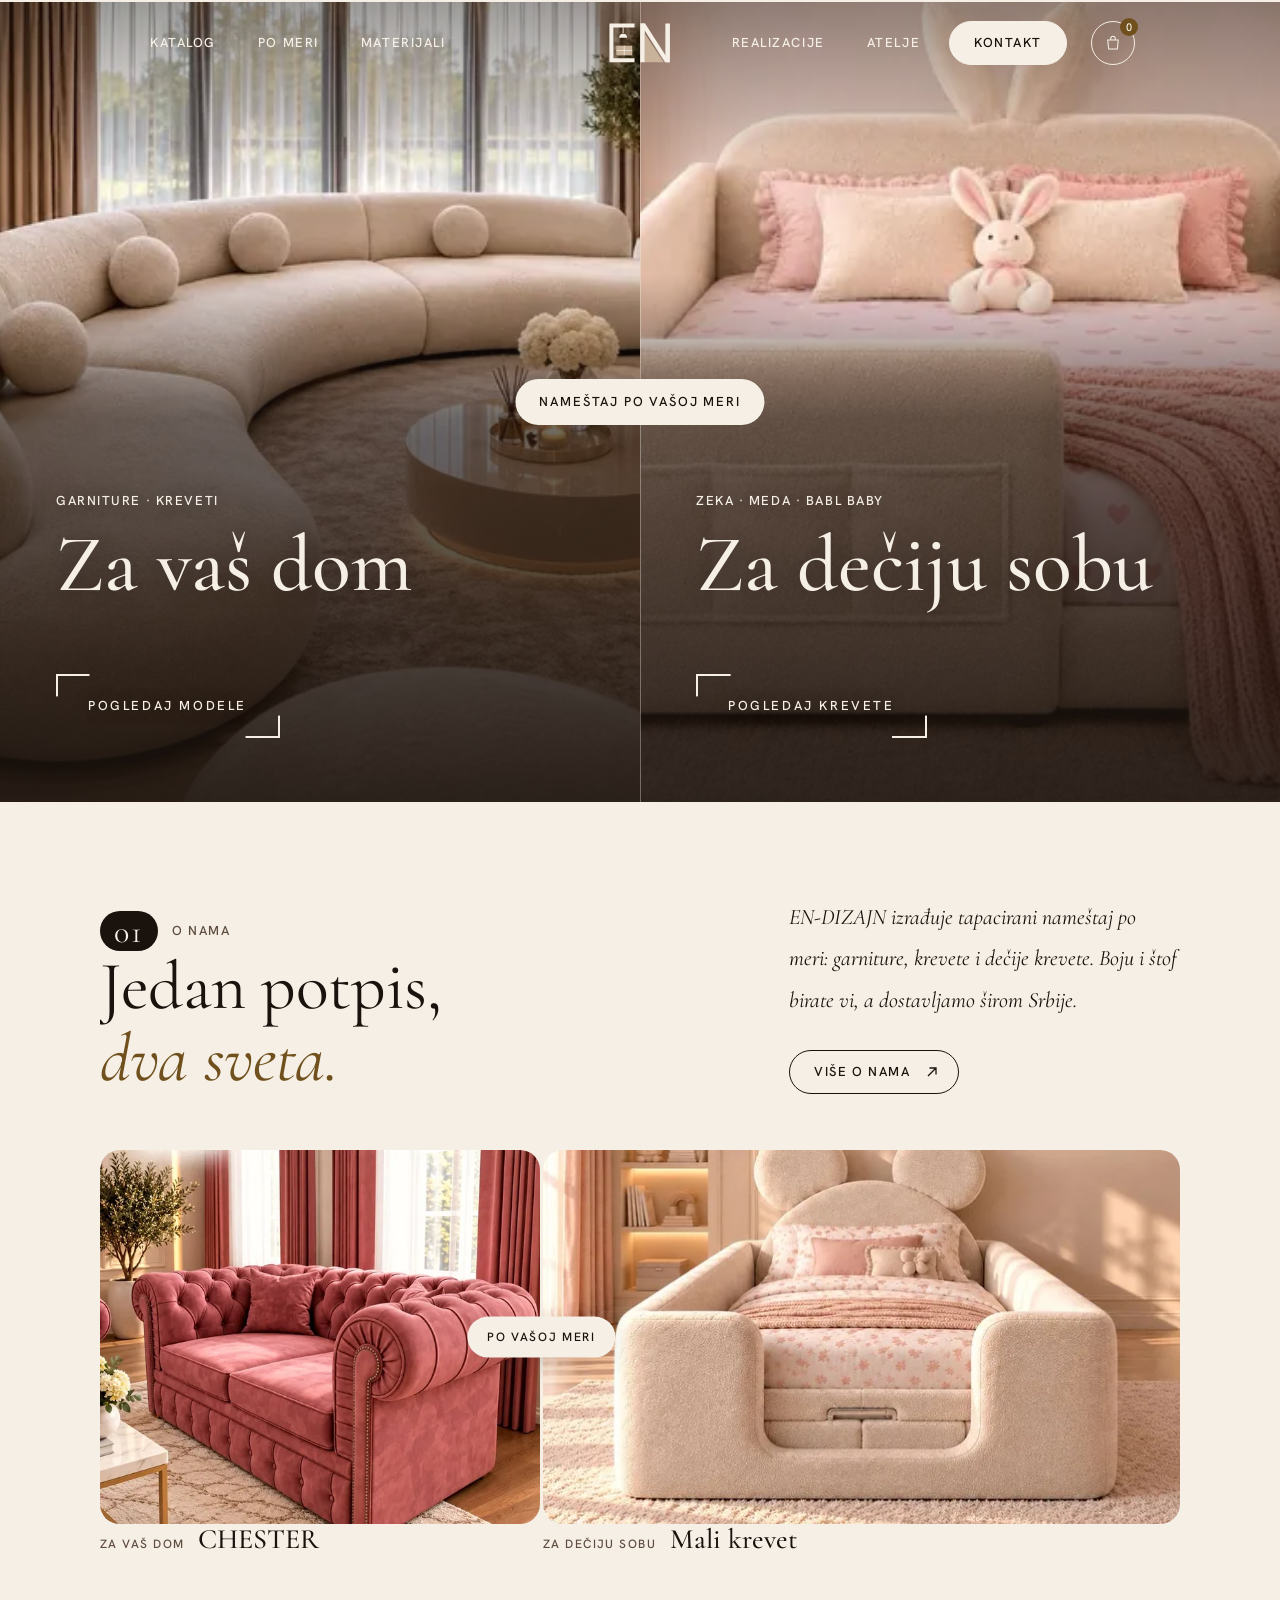
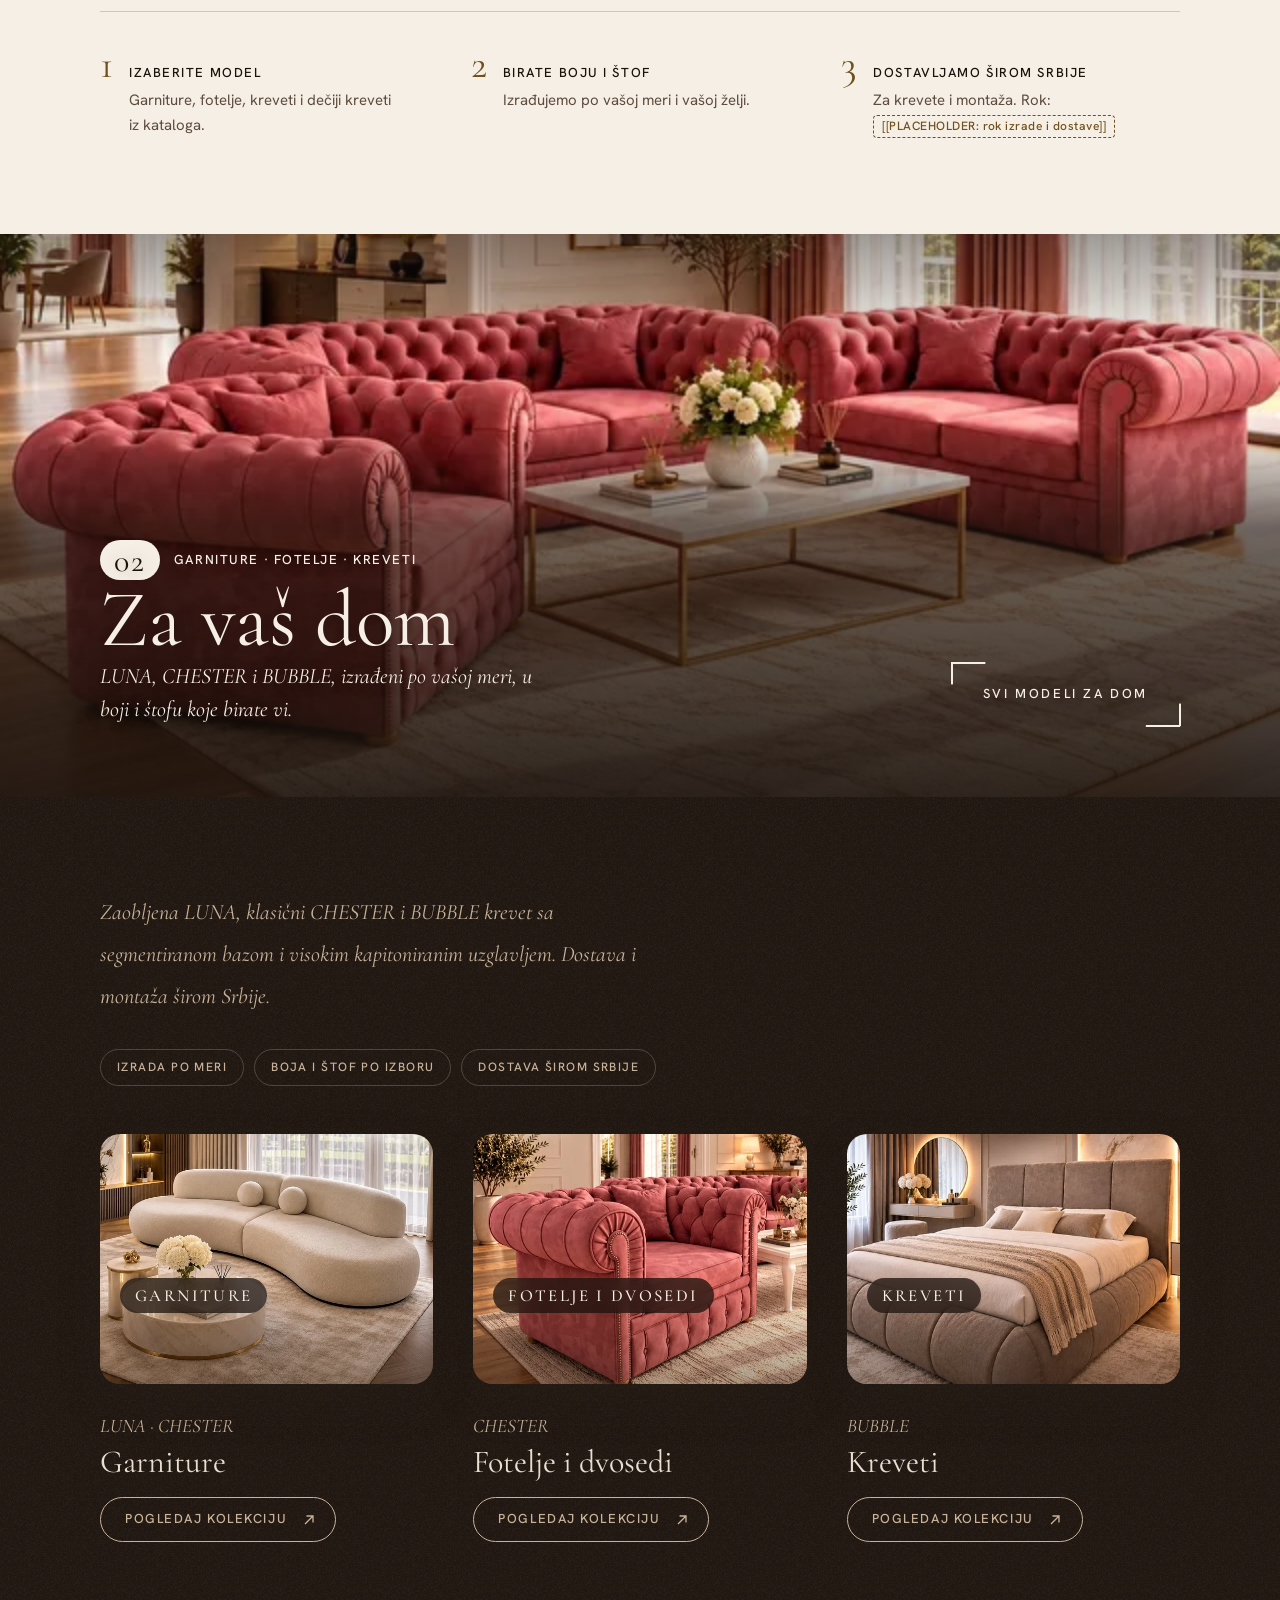
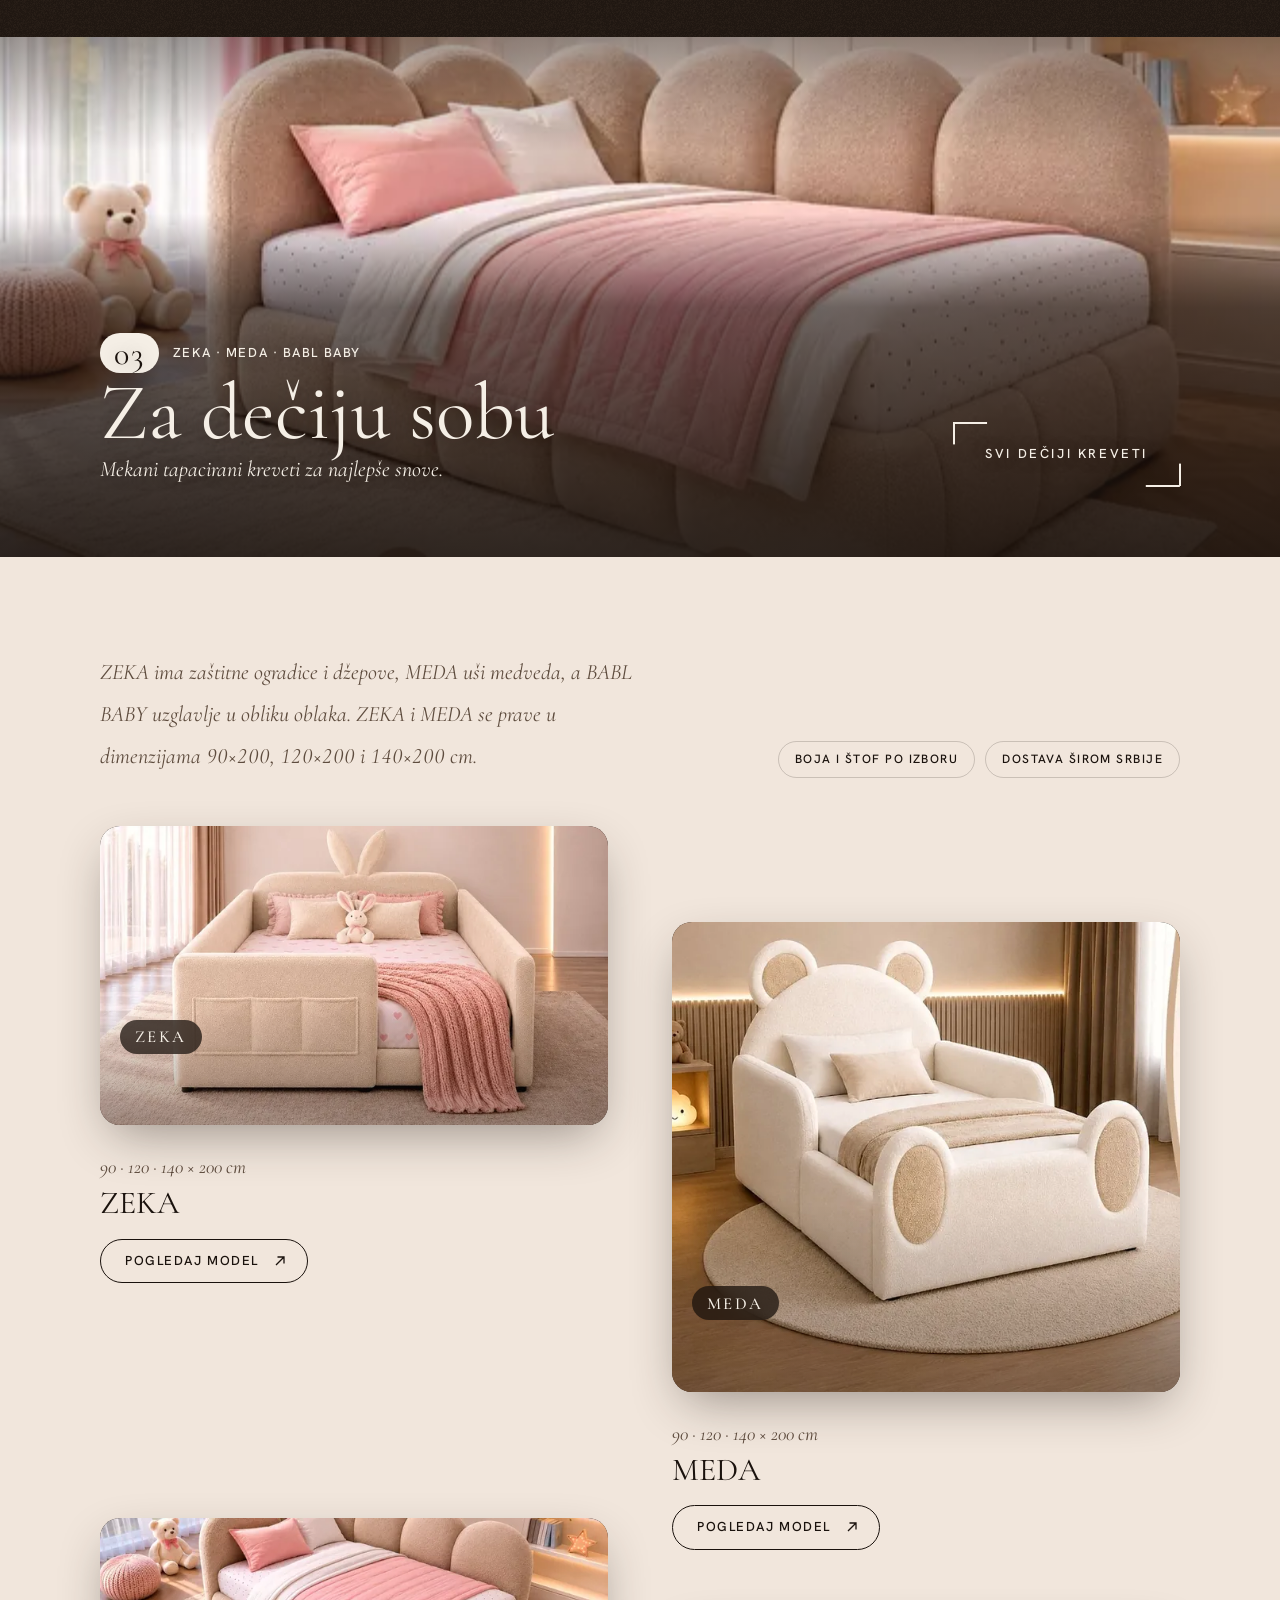
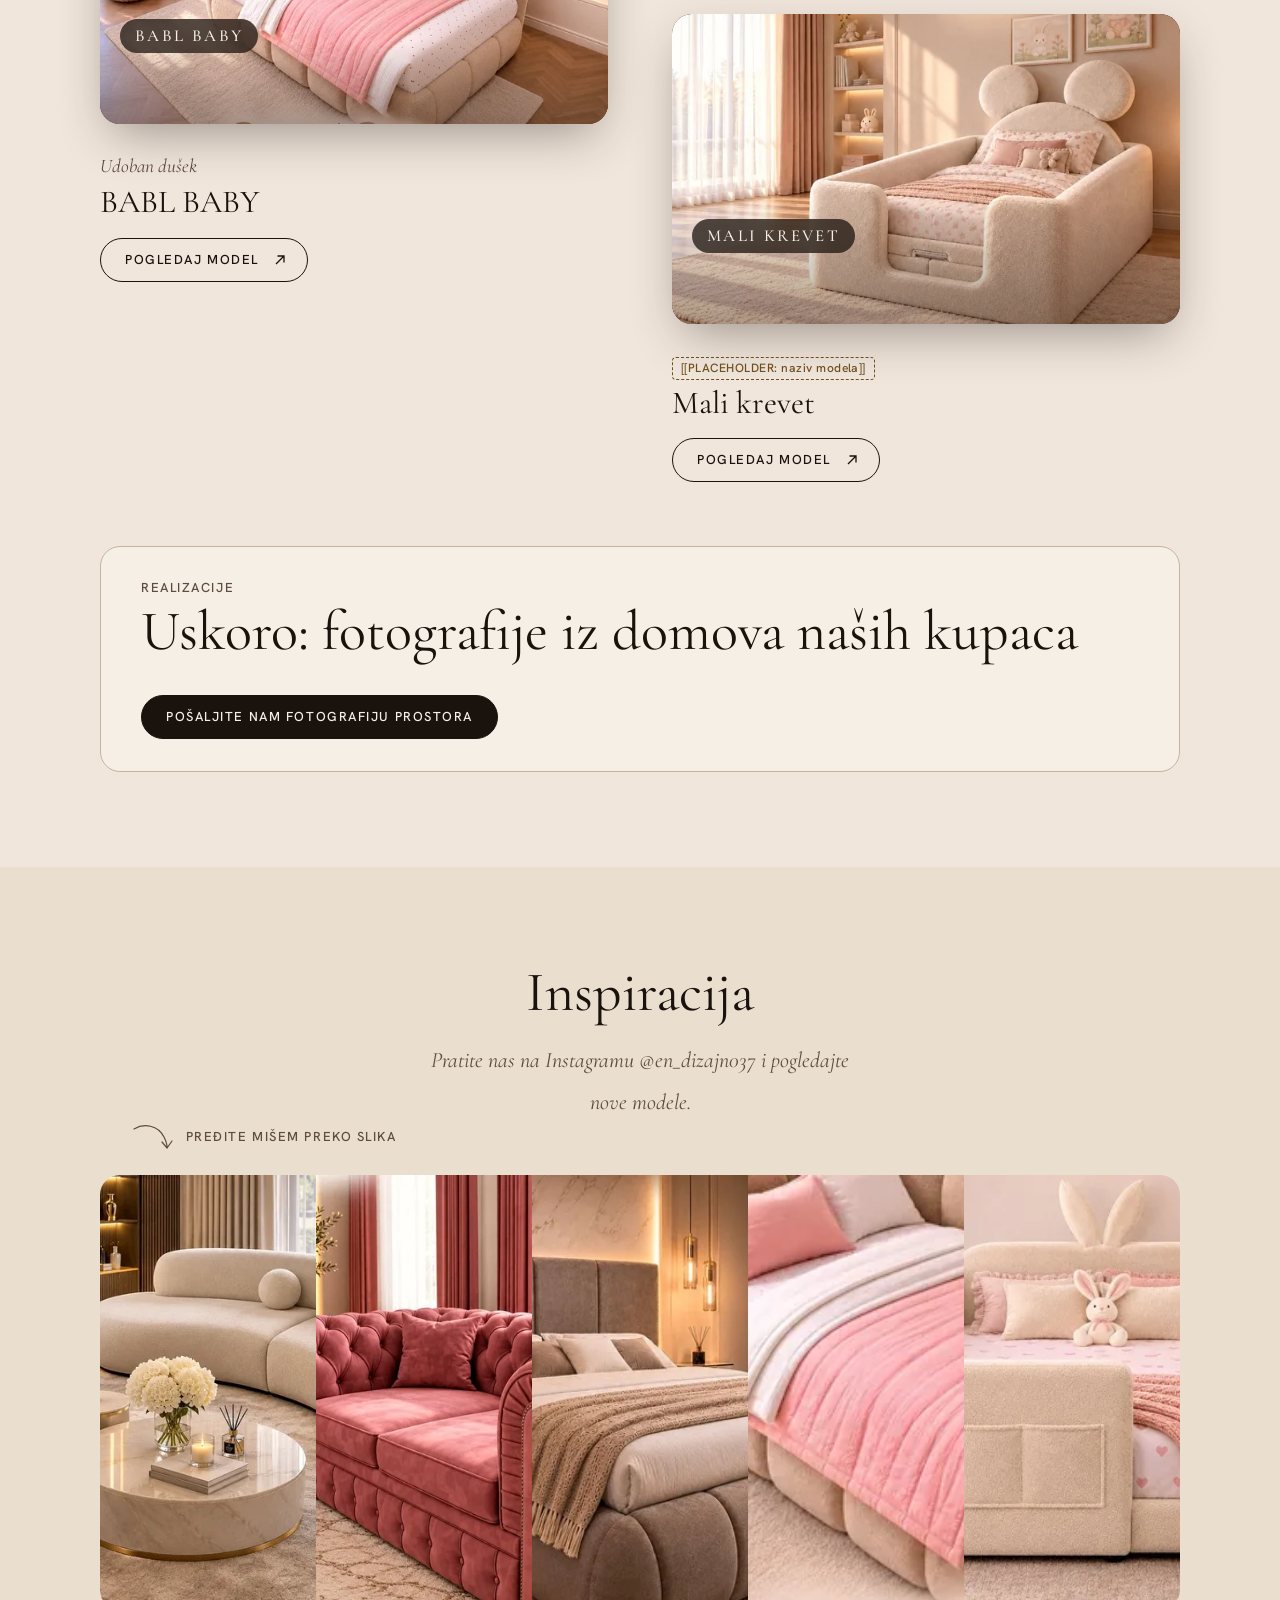
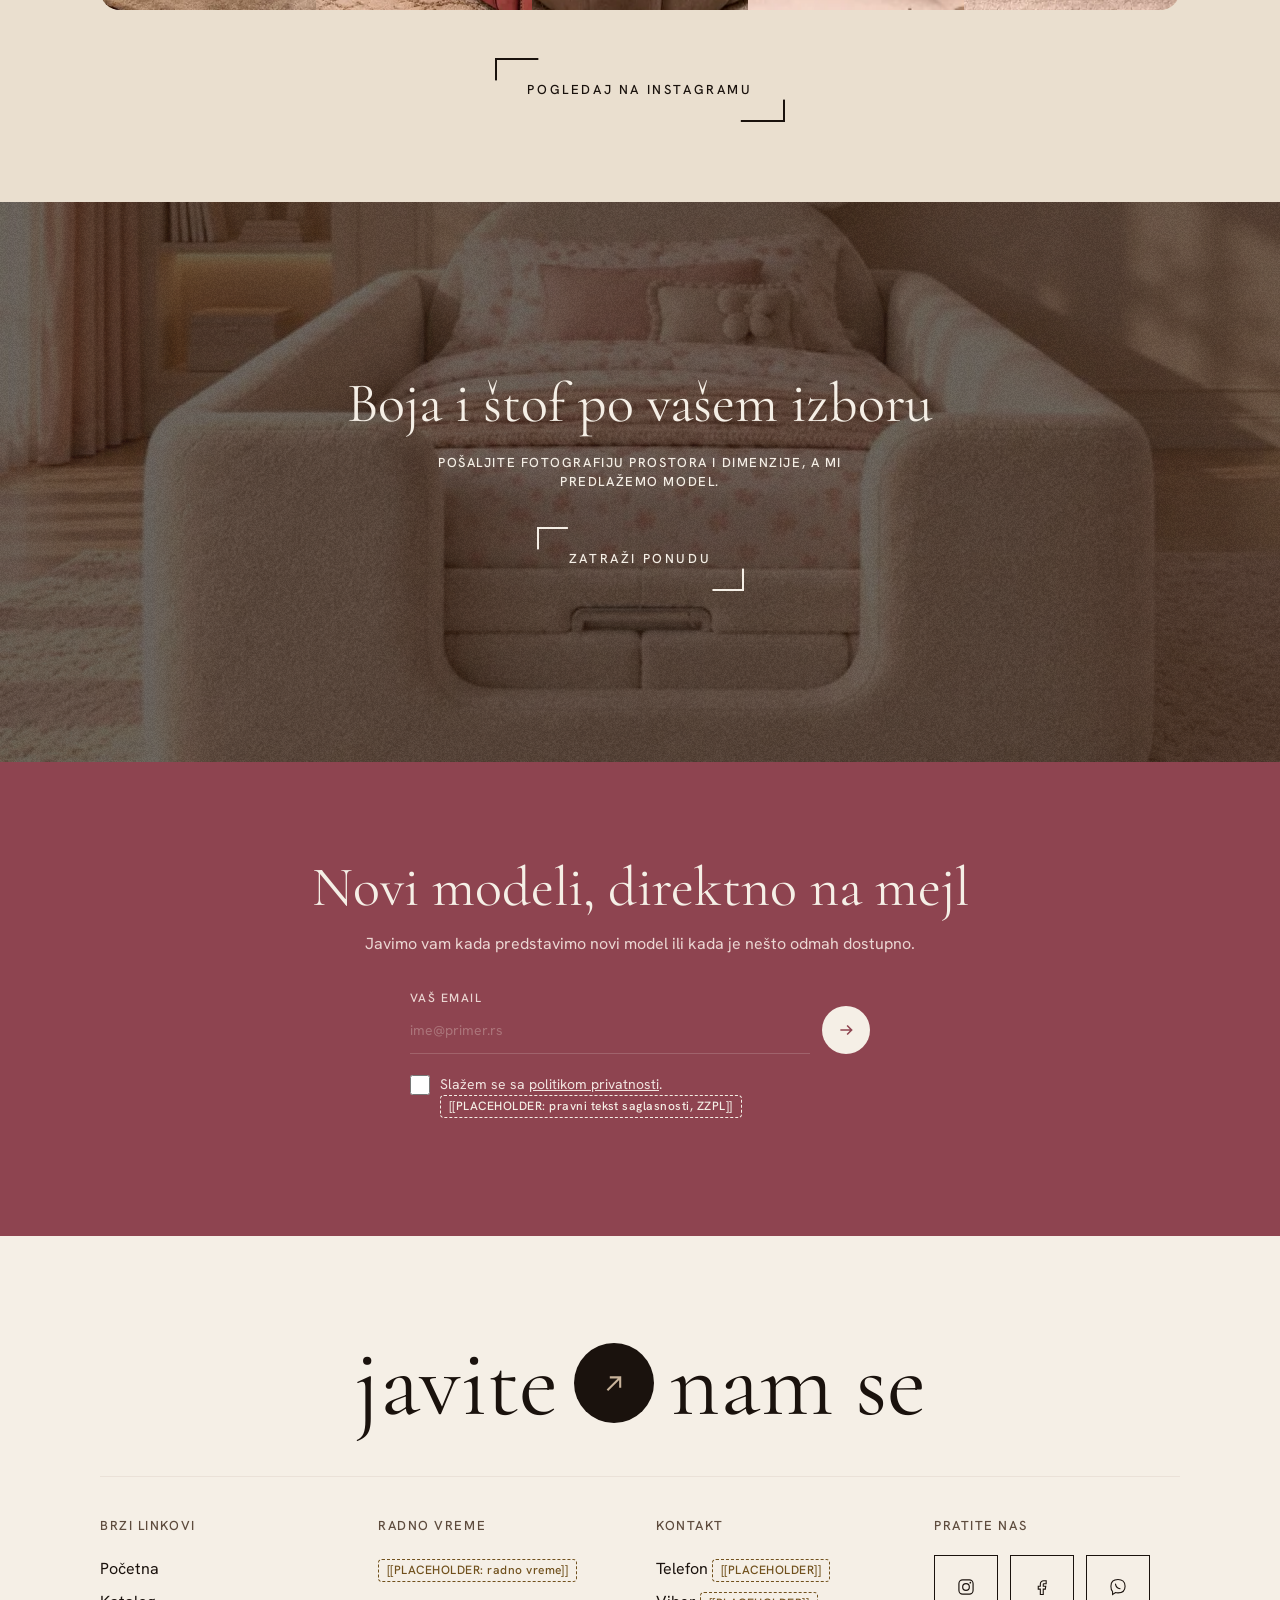
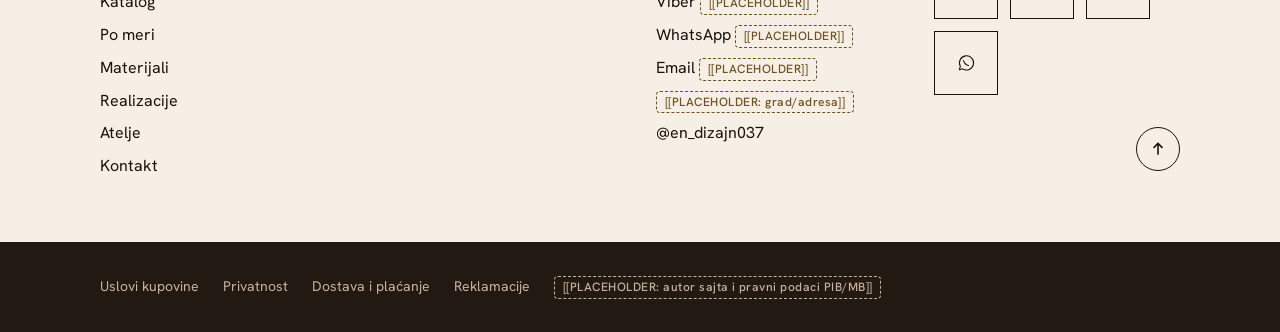
==== commit 7b8bf39e: "Popravka kontrasta teksta (WCAG AA) i .nojekyll - dublji prelaz ispod teksta u hero sekciji i sekcij" ====
--- a/index.html
+++ b/index.html
@@ -98,7 +98,7 @@
 <div class="wband" data-off="85">
 <img srcset="assets/img/03-640.webp 640w, assets/img/03-1024.webp 1024w, assets/img/03.webp 1254w" sizes="(max-width: 767px) 100vw, 50vw" src="assets/img/03.webp" width="1254" height="777" loading="lazy" decoding="async" style="object-position: 50% 72%" alt="CHESTER garnitura od roze somota u dnevnoj sobi">
 <div class="wband__c"><div class="wrap">
-<div><p class="wband__k r-up"><span class="badge badge--sm" aria-hidden="true">02</span>Garniture · Fotelje · Kreveti</p><h2 class="wband__h" id="s02"><span class="mask"><span class="mi">Za vaš dom</span></span></h2><p class="wband__s r-up">LUNA, CHESTER i BUBBLE, izrađeni po vašoj meri, u boji i štofu koje birate vi.</p></div>
+<div><p class="wband__k r-up"><span class="badge badge--sm" aria-hidden="true">02</span><span>Garniture · Fotelje · Kreveti</span></p><h2 class="wband__h" id="s02"><span class="mask"><span class="mi">Za vaš dom</span></span></h2><p class="wband__s r-up">LUNA, CHESTER i BUBBLE, izrađeni po vašoj meri, u boji i štofu koje birate vi.</p></div>
 <a class="cb r-up" style="--d: 300ms" href="katalog"><i class="ct"></i><i class="cl"></i><i class="cbm"></i><i class="cr"></i>Svi modeli za dom</a>
 </div></div>
 </div>
@@ -126,7 +126,7 @@
 <div class="wband wband--native" data-theme="dark" data-off="85">
 <img srcset="assets/img/09-640.webp 640w, assets/img/09-1024.webp 1024w, assets/img/09.webp 1536w" sizes="(max-width: 767px) 100vw, 50vw" src="assets/img/09.webp" width="1536" height="625" loading="lazy" decoding="async" style="object-position: 50% 50%" alt="BABL BABY dečiji krevet sa uzglavljem u obliku oblaka">
 <div class="wband__c"><div class="wrap">
-<div><p class="wband__k r-up"><span class="badge badge--sm" aria-hidden="true">03</span>ZEKA · MEDA · BABL BABY</p><h2 class="wband__h" id="s03"><span class="mask"><span class="mi">Za dečiju sobu</span></span></h2><p class="wband__s r-up">Mekani tapacirani kreveti za najlepše snove.</p></div>
+<div><p class="wband__k r-up"><span class="badge badge--sm" aria-hidden="true">03</span><span>ZEKA · MEDA · BABL BABY</span></p><h2 class="wband__h" id="s03"><span class="mask"><span class="mi">Za dečiju sobu</span></span></h2><p class="wband__s r-up">Mekani tapacirani kreveti za najlepše snove.</p></div>
 <a class="cb r-up" style="--d: 300ms" href="katalog"><i class="ct"></i><i class="cl"></i><i class="cbm"></i><i class="cr"></i>Svi dečiji kreveti</a>
 </div></div>
 </div>
--- a/assets/css/main.css
+++ b/assets/css/main.css
@@ -713,3 +713,27 @@
 .card--low .card__bg::after{background:linear-gradient(180deg,rgba(26,18,13,0) 38%,rgba(26,18,13,.74))}
 .card--low .card__t{text-shadow:0 1px 12px rgba(26,18,13,.35)}
 @container (max-width:991px){.duo__mid{top:16px;right:auto;left:16px;transform:none}}
+
+/* ---------- v5.3 contrast pass (WCAG AA, measured on the real images) ---------- */
+/* hero halves + world bands: scrim starts where the text starts and ends near-opaque */
+.half::after,.wband::after{background:linear-gradient(180deg,rgba(26,18,13,.42) 0,rgba(26,18,13,0) 22%,rgba(26,18,13,0) 34%,rgba(26,18,13,.62) 52%,rgba(26,18,13,.9) 100%)}
+.half__k,.wband__k,.half__s,.wband__s{color:var(--cream)}
+.half__c,.wband__c{text-shadow:0 1px 18px rgba(26,18,13,.35)}
+@container (max-width:991px){
+  .half::after,.wband::after{background:linear-gradient(180deg,rgba(26,18,13,.42) 0,rgba(26,18,13,0) 16%,rgba(26,18,13,.55) 30%,rgba(26,18,13,.88) 55%,rgba(26,18,13,.93) 100%)}
+}
+/* model cards: a frosted espresso label behind name and caption, image stays clean */
+.card--low .card__bg::after{background:linear-gradient(180deg,rgba(26,18,13,0) 60%,rgba(26,18,13,.35))}
+.card--low .card__c{gap:6px;padding:0 20px 20px}
+.card--low .card__t,.card--low .card__cap{background:rgba(26,18,13,.74);-webkit-backdrop-filter:blur(10px);backdrop-filter:blur(10px);color:var(--cream);border-radius:999px;text-shadow:none}
+.card--low .card__t{padding:.45em .9em .4em;font-size:1.05rem;letter-spacing:.14em}
+.card--low .card__cap{padding:.45em 1em;font-size:.6875rem;max-width:none}
+/* centred card titles (style tile and any non-low card) */
+.card:not(.card--low) .card__bg::after{background:radial-gradient(ellipse 72% 62% at 50% 50%,rgba(26,18,13,.66),rgba(26,18,13,.22) 85%)}
+/* banner + Instagram labels */
+.banner__ov{background:rgba(34,25,19,.68)}
+.banner__c .t-micro{color:var(--cream)}
+.tl__l{background:linear-gradient(rgba(26,18,13,0),rgba(26,18,13,.82) 45%)}
+/* placeholders on the espresso footer bar */
+.fbar .ph{color:var(--sand)}
+.tl__l{background:linear-gradient(rgba(26,18,13,.4),rgba(26,18,13,.9) 55%)}
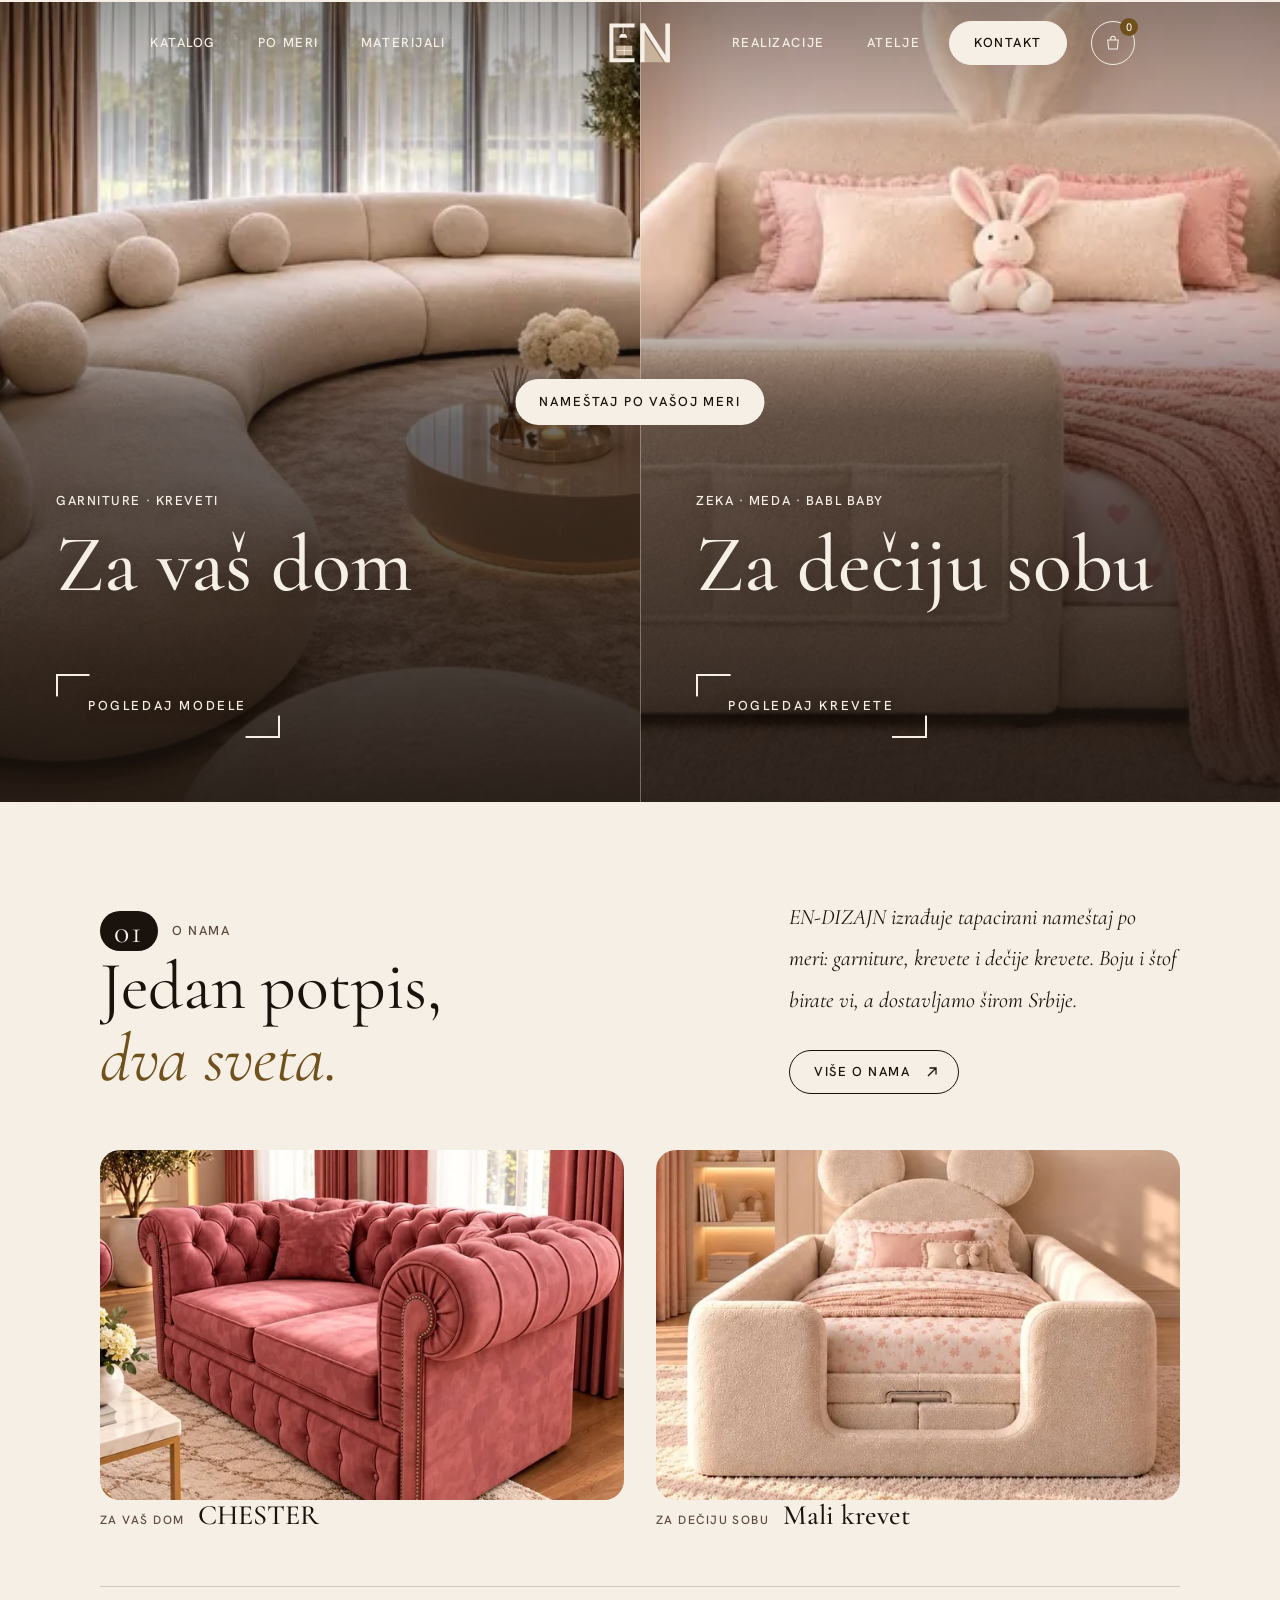
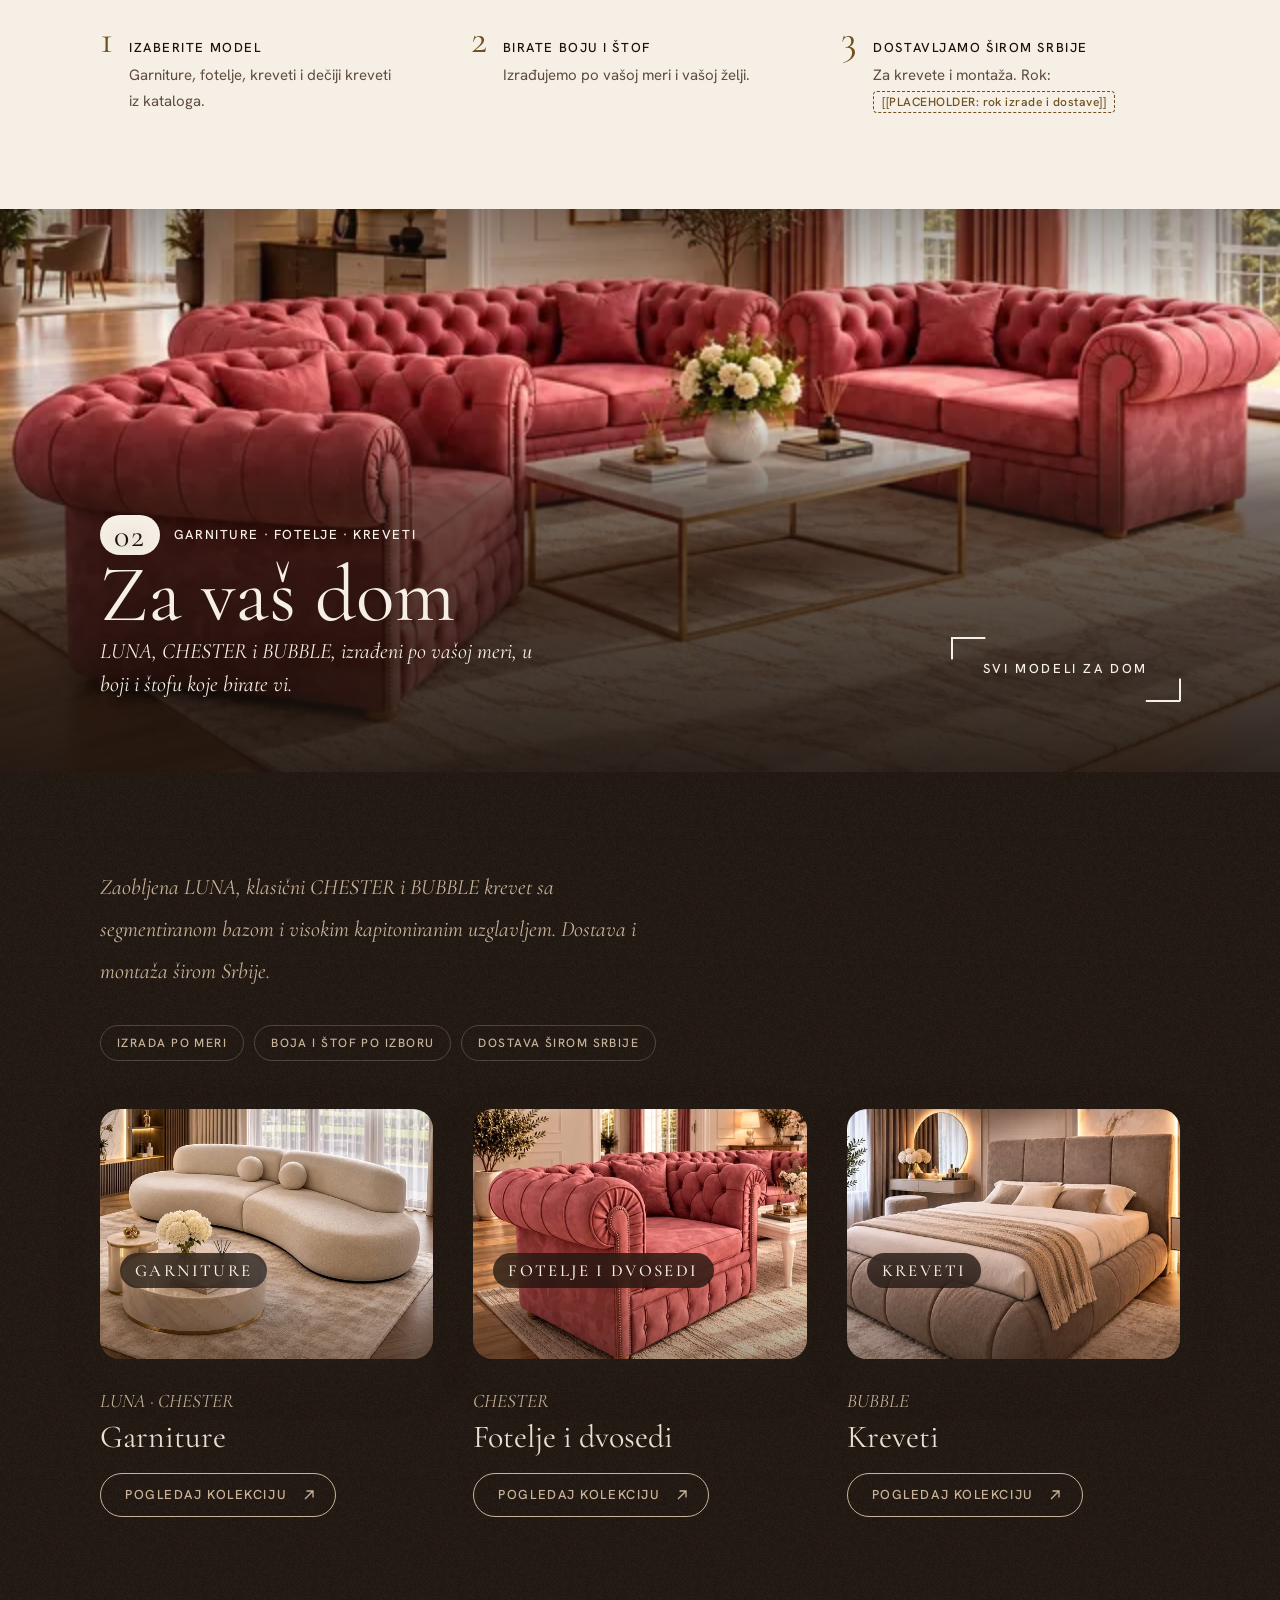
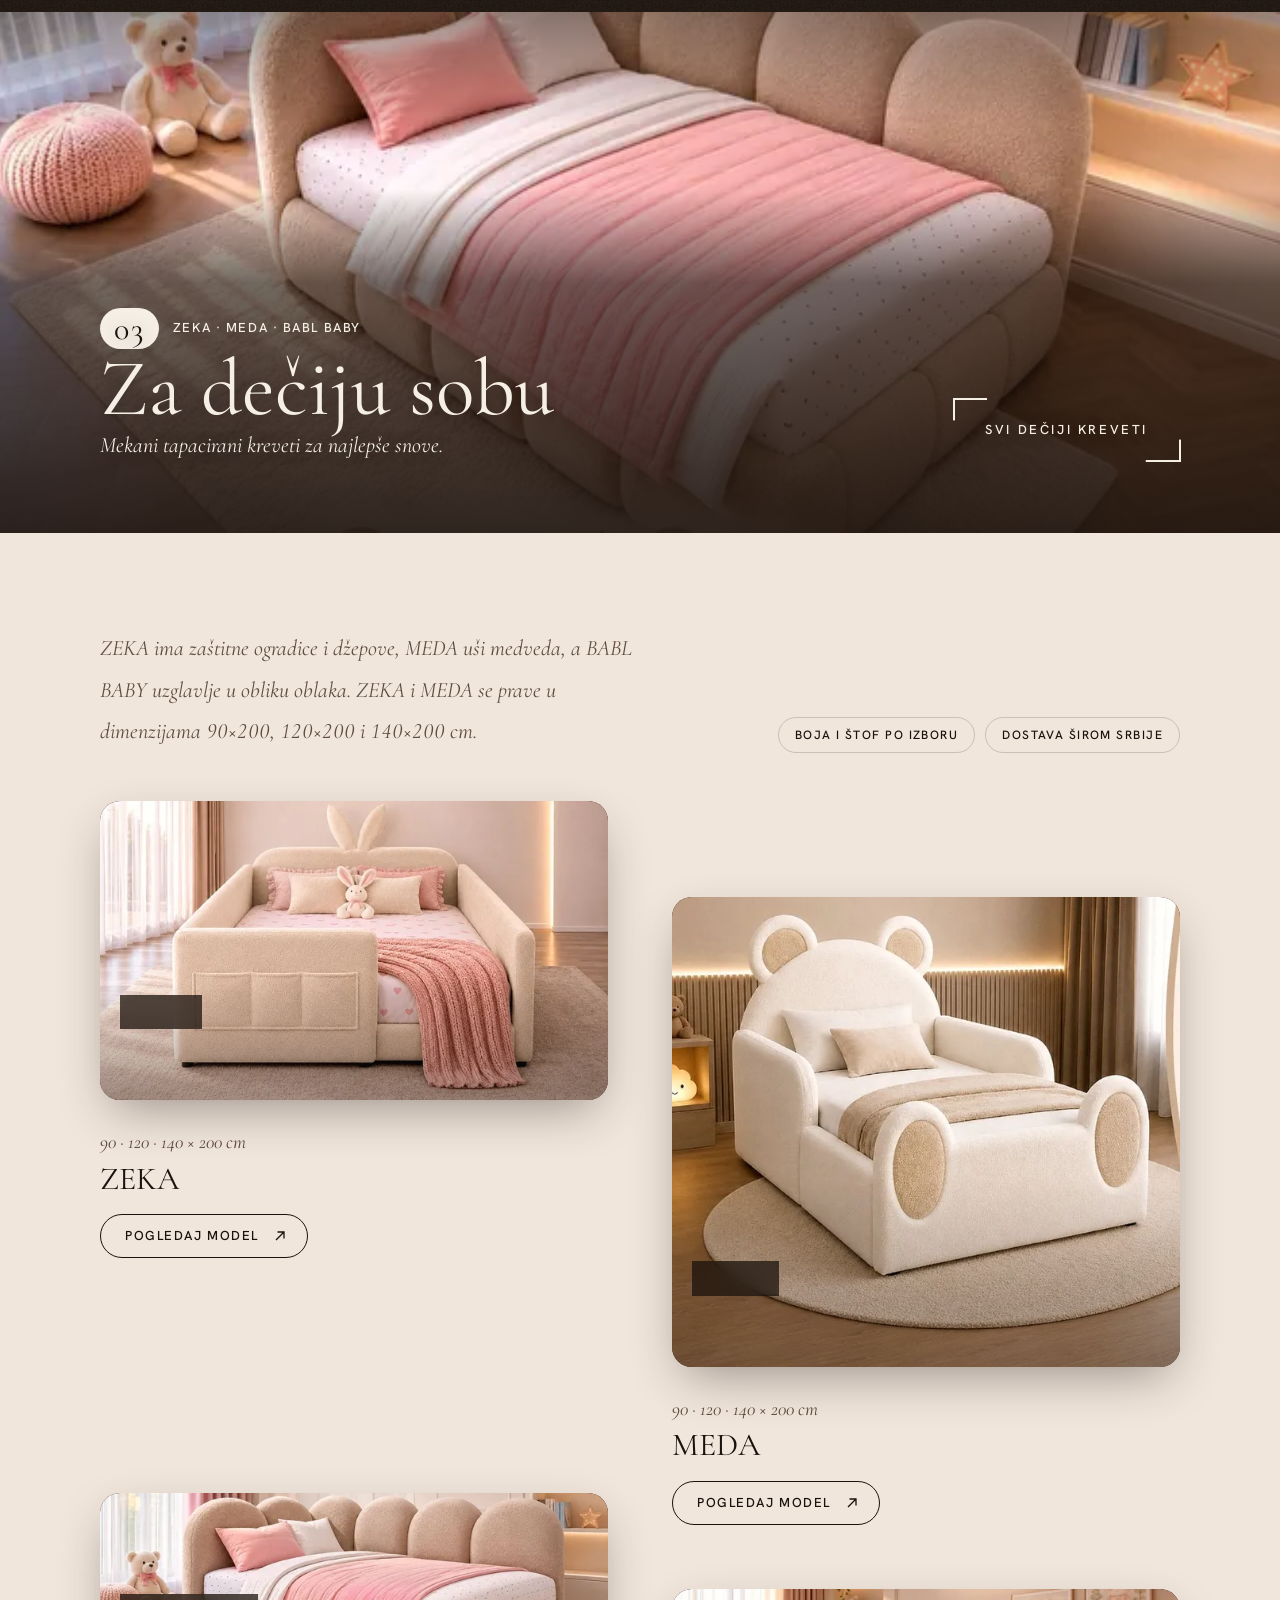
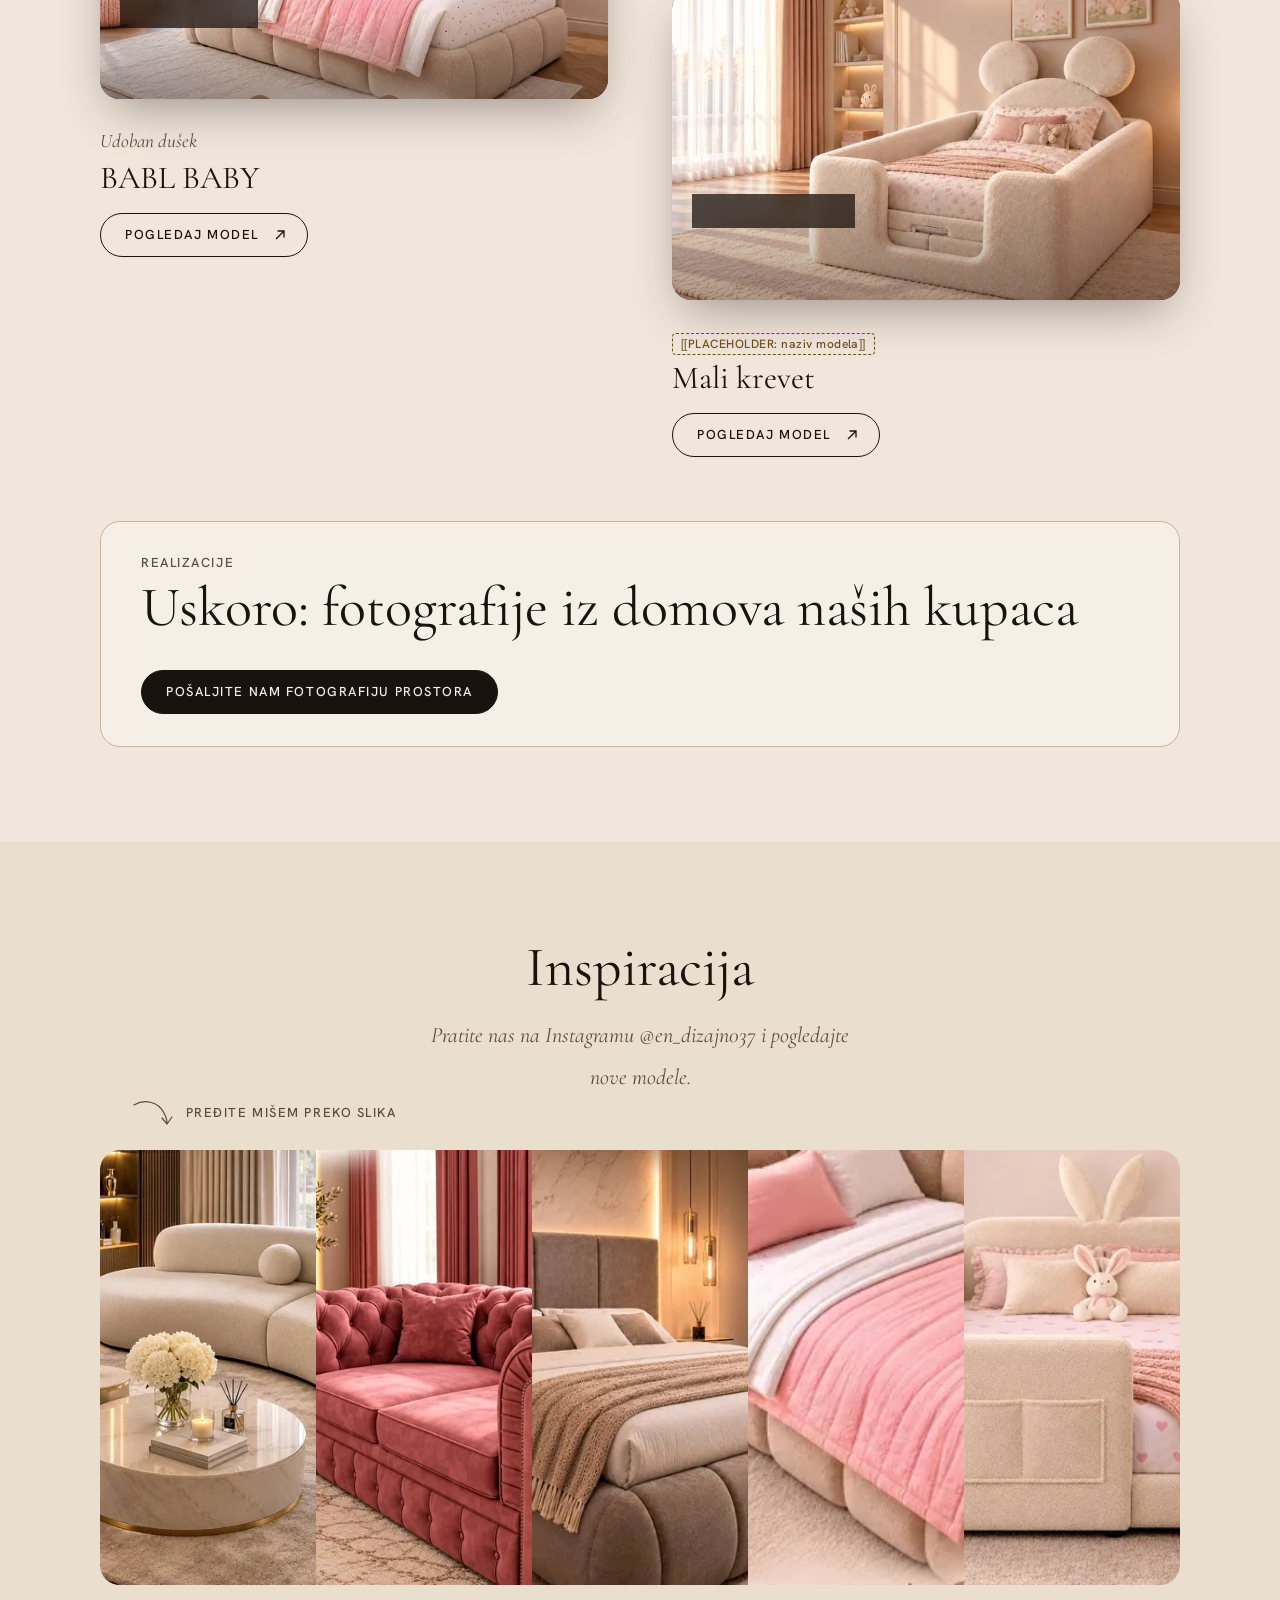
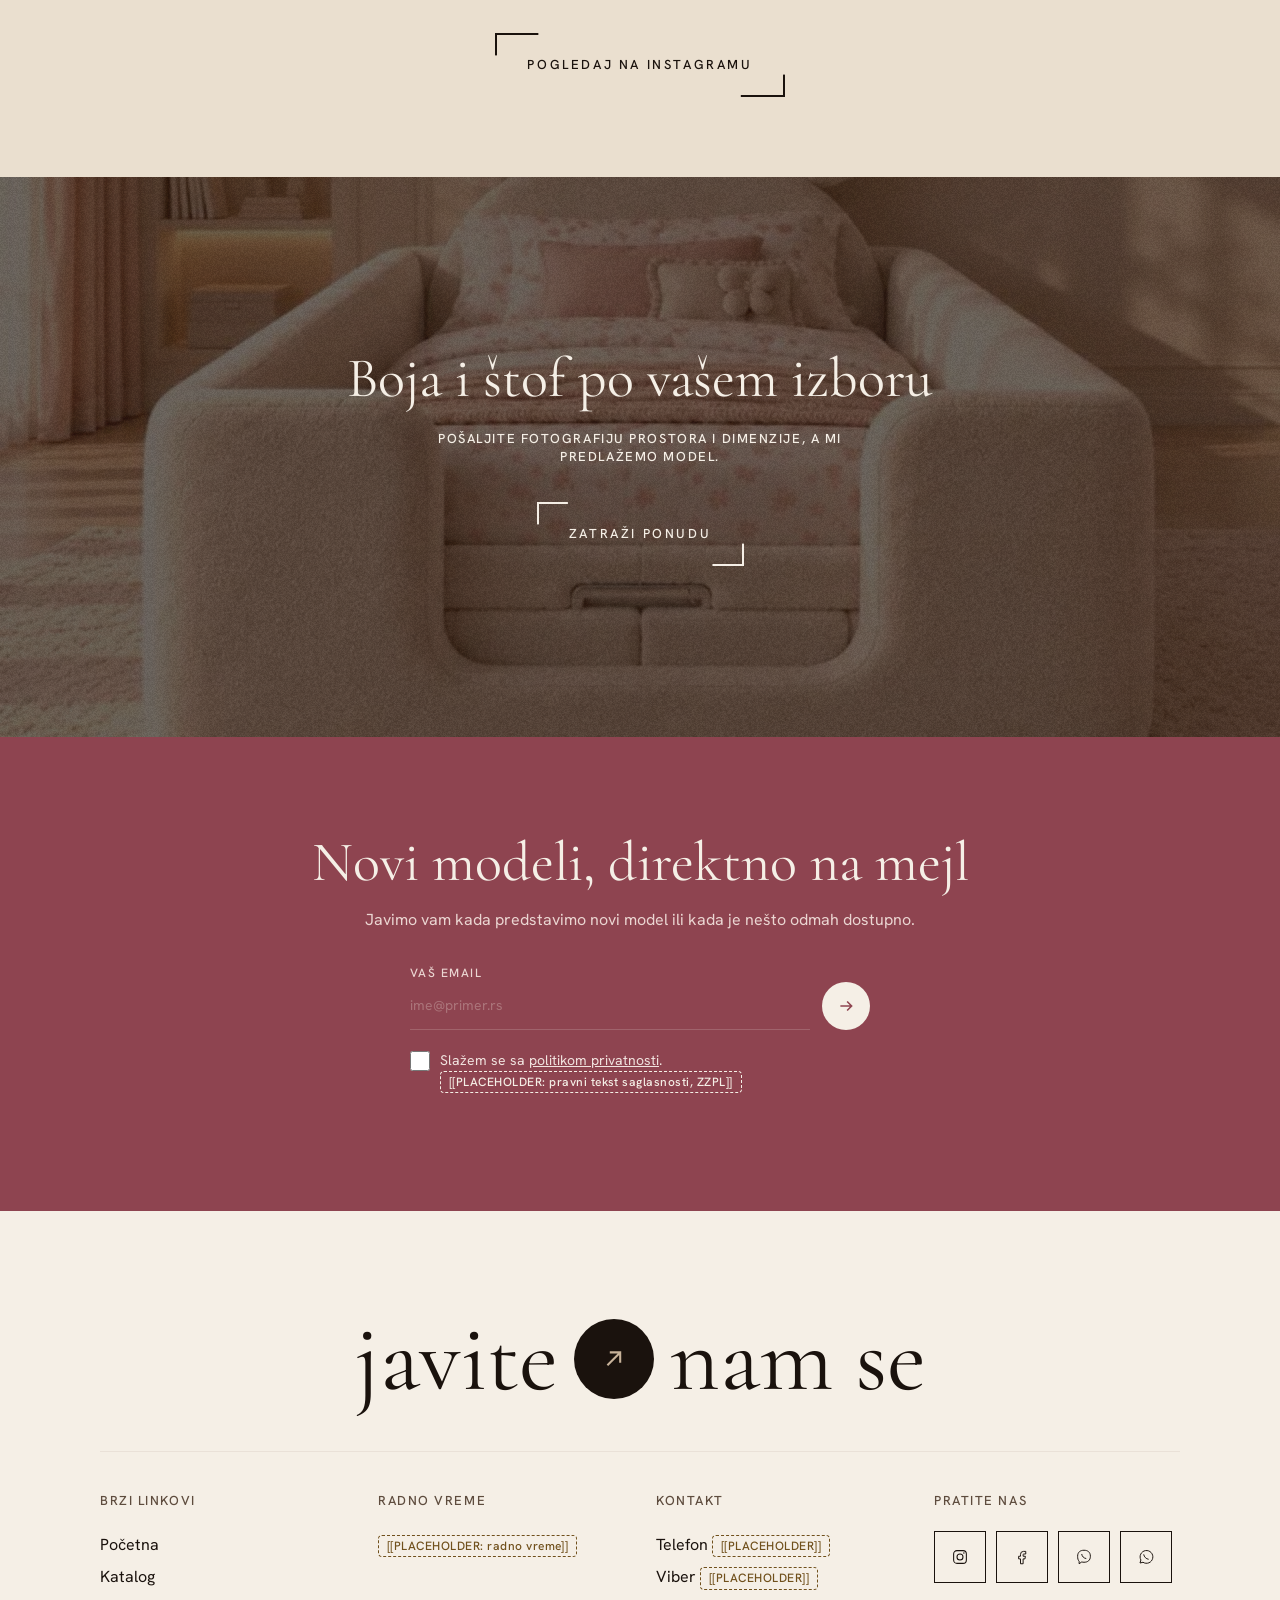
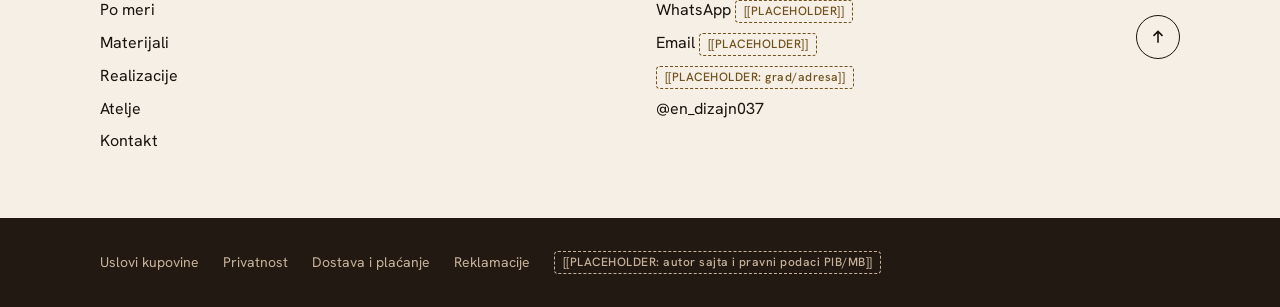
==== commit 9377fad3: "O nama: dve jednake slike; BABL BABY ceo; navigacija uvek vidljiva - O nama: slike iste veličine (3:" ====
--- a/index.html
+++ b/index.html
@@ -82,8 +82,8 @@
 </div>
 </div>
 <div class="duo" data-off="90">
-<div><div class="duo__media"><div class="iw r-img" style="aspect-ratio: 1136 / 966"><img srcset="assets/img/05-640.webp 640w, assets/img/05-1024.webp 1024w, assets/img/05.webp 1136w" sizes="(max-width: 767px) 100vw, 50vw" src="assets/img/05.webp" width="1136" height="966" loading="lazy" decoding="async" style="object-position: 30% 50%" alt="CHESTER dvosed od roze somota sa kapitone tapacirungom"></div><p class="duo__mid" aria-hidden="true">Po vašoj meri</p></div><p class="duo__cap r-up" style="--d: 250ms"><b>Za vaš dom</b><span>CHESTER</span></p></div>
-<div><div class="duo__media"><div class="iw r-img" style="--d: 200ms; aspect-ratio: 1102 / 647"><img srcset="assets/img/12-640.webp 640w, assets/img/12-1024.webp 1024w, assets/img/12.webp 1102w" sizes="(max-width: 767px) 100vw, 50vw" src="assets/img/12.webp" width="1102" height="647" loading="lazy" decoding="async" style="object-position: 50% 50%" alt="Dečiji krevet od krem bukle sa uzglavljem u obliku mišjih ušiju"></div></div><p class="duo__cap r-up" style="--d: 350ms"><b>Za dečiju sobu</b><span>Mali krevet</span></p></div>
+<div><div class="duo__media"><div class="iw r-img" style="aspect-ratio: 3 / 2"><img srcset="assets/img/05-640.webp 640w, assets/img/05-1024.webp 1024w, assets/img/05.webp 1136w" sizes="(max-width: 767px) 100vw, 50vw" src="assets/img/05.webp" width="1136" height="966" loading="lazy" decoding="async" style="object-position: 40% 92%" alt="CHESTER dvosed od roze somota sa kapitone tapacirungom"></div></div><p class="duo__cap r-up" style="--d: 250ms"><b>Za vaš dom</b><span>CHESTER</span></p></div>
+<div><div class="duo__media"><div class="iw r-img" style="--d: 200ms; aspect-ratio: 3 / 2"><img srcset="assets/img/12-640.webp 640w, assets/img/12-1024.webp 1024w, assets/img/12.webp 1102w" sizes="(max-width: 767px) 100vw, 50vw" src="assets/img/12.webp" width="1102" height="647" loading="lazy" decoding="async" style="object-position: 50% 50%" alt="Dečiji krevet od krem bukle sa uzglavljem u obliku mišjih ušiju"></div></div><p class="duo__cap r-up" style="--d: 350ms"><b>Za dečiju sobu</b><span>Mali krevet</span></p></div>
 </div>
 <div class="steps" data-off="90">
 <div class="step3 r-up" style="--d: 0ms"><b class="num">1</b><div><h3>Izaberite model</h3><p>Garniture, fotelje, kreveti i dečiji kreveti iz kataloga.</p></div></div>
@@ -124,7 +124,7 @@
 <!-- 03 ZA DEČIJU SOBU (kids world, warm light) -->
 <section class="world kids" id="decja" aria-labelledby="s03">
 <div class="wband wband--native" data-theme="dark" data-off="85">
-<img srcset="assets/img/09-640.webp 640w, assets/img/09-1024.webp 1024w, assets/img/09.webp 1536w" sizes="(max-width: 767px) 100vw, 50vw" src="assets/img/09.webp" width="1536" height="625" loading="lazy" decoding="async" style="object-position: 50% 50%" alt="BABL BABY dečiji krevet sa uzglavljem u obliku oblaka">
+<img srcset="assets/img/10-640.webp 640w, assets/img/10-1024.webp 1024w, assets/img/10.webp 1536w" sizes="(max-width: 767px) 100vw, 50vw" src="assets/img/10.webp" width="1536" height="625" loading="lazy" decoding="async" style="object-position: 50% 62%" alt="BABL BABY dečiji krevet iz ugla, sa uzglavljem u obliku oblaka">
 <div class="wband__c"><div class="wrap">
 <div><p class="wband__k r-up"><span class="badge badge--sm" aria-hidden="true">03</span><span>ZEKA · MEDA · BABL BABY</span></p><h2 class="wband__h" id="s03"><span class="mask"><span class="mi">Za dečiju sobu</span></span></h2><p class="wband__s r-up">Mekani tapacirani kreveti za najlepše snove.</p></div>
 <a class="cb r-up" style="--d: 300ms" href="katalog"><i class="ct"></i><i class="cl"></i><i class="cbm"></i><i class="cr"></i>Svi dečiji kreveti</a>
@@ -142,7 +142,7 @@
 <div class="ccap r-up" style="--d: 250ms"><p class="t-sub">90 · 120 · 140 × 200 cm</p><h3 class="t-h3">MEDA</h3><a class="pill pill--o" href="katalog">Pogledaj model<svg class="arr" viewBox="0 0 16 16" aria-hidden="true"><path d="M4 12L12 4M5.5 4H12v6.5" fill="none" stroke="currentColor" stroke-width="1.3"></path></svg></a></div>
 </div>
 <div class="citem">
-<a class="card card--low r-up" style="--d: 0ms; aspect-ratio: 1536 / 625" href="katalog" data-cursor="Pogledaj"><div class="card__bg"><img width="1536" height="625" srcset="assets/img/10-640.webp 640w, assets/img/10-1024.webp 1024w, assets/img/10.webp 1536w" sizes="(max-width: 767px) 100vw, 50vw" src="assets/img/10.webp" loading="lazy" decoding="async" style="object-position: 40% 55%" alt="BABL BABY — Uzglavlje oblak"></div><div class="card__fa"></div><div class="card__fb"></div><div class="card__c"><span class="card__t">BABL BABY</span><span class="card__cap">Uzglavlje oblak</span></div></a>
+<a class="card card--low r-up" style="--d: 0ms; aspect-ratio: 1536 / 625" href="katalog" data-cursor="Pogledaj"><div class="card__bg"><img width="1536" height="625" srcset="assets/img/09-640.webp 640w, assets/img/09-1024.webp 1024w, assets/img/09.webp 1536w" sizes="(max-width: 767px) 100vw, 50vw" src="assets/img/09.webp" loading="lazy" decoding="async" style="object-position: 50% 50%" alt="BABL BABY dečiji krevet sa uzglavljem u obliku oblaka"></div><div class="card__fa"></div><div class="card__fb"></div><div class="card__c"><span class="card__t">BABL BABY</span><span class="card__cap">Uzglavlje oblak</span></div></a>
 <div class="ccap r-up" style="--d: 150ms"><p class="t-sub">Udoban dušek</p><h3 class="t-h3">BABL BABY</h3><a class="pill pill--o" href="katalog">Pogledaj model<svg class="arr" viewBox="0 0 16 16" aria-hidden="true"><path d="M4 12L12 4M5.5 4H12v6.5" fill="none" stroke="currentColor" stroke-width="1.3"></path></svg></a></div>
 </div>
 <div class="citem">
--- a/assets/css/main.css
+++ b/assets/css/main.css
@@ -737,3 +737,12 @@
 /* placeholders on the espresso footer bar */
 .fbar .ph{color:var(--sand)}
 .tl__l{background:linear-gradient(rgba(26,18,13,.4),rgba(26,18,13,.9) 55%)}
+/* v5.4: O nama — two equal images with a real gap */
+.duo{grid-template-columns:repeat(2,minmax(0,1fr));gap:2rem}
+@container (max-width:991px){.duo{grid-template-columns:1fr}}
+/* v5.4: navigation always visible (no hide on scroll) */
+.hdr.is-hidden{transform:none!important;opacity:1!important}
+/* v5.4: social squares — all four in one row */
+.socials{display:grid;grid-template-columns:repeat(4,52px);gap:10px}
+.sq{width:52px;height:52px}
+.sq svg{width:18px;height:18px}
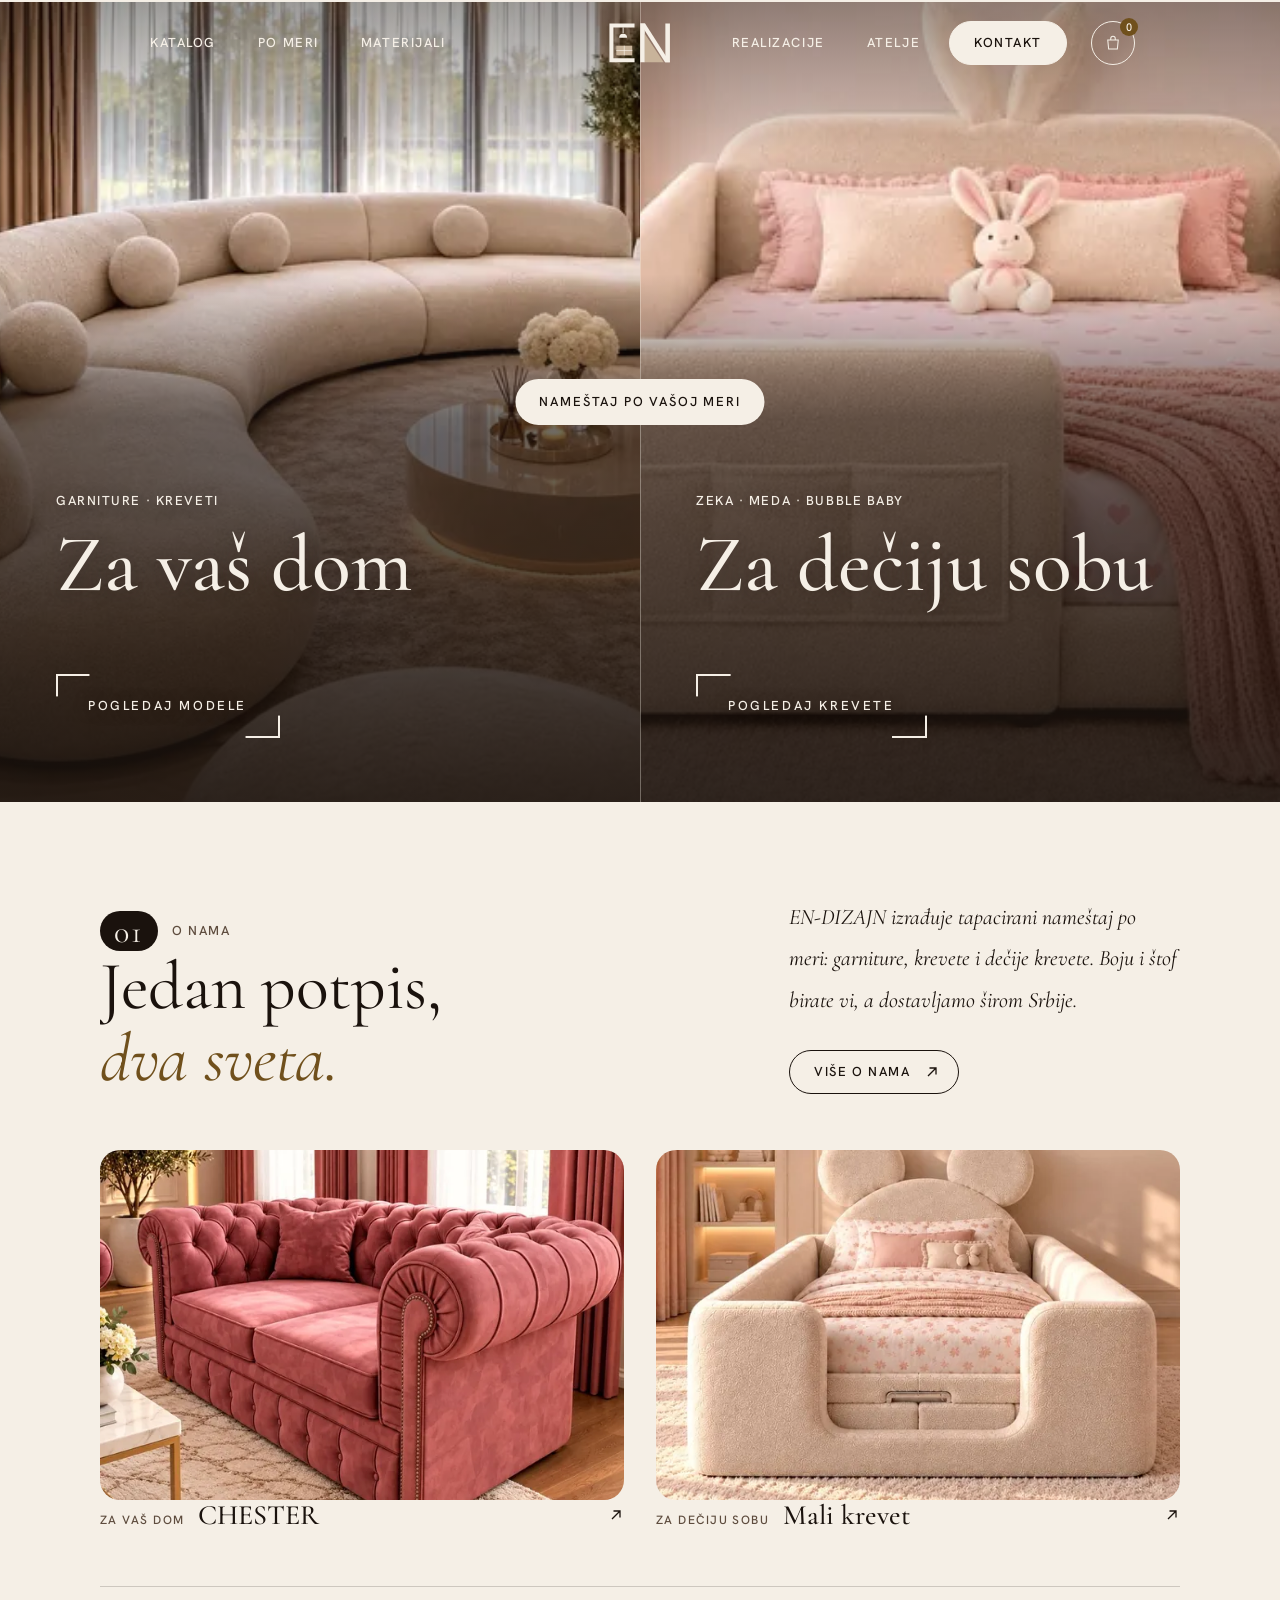
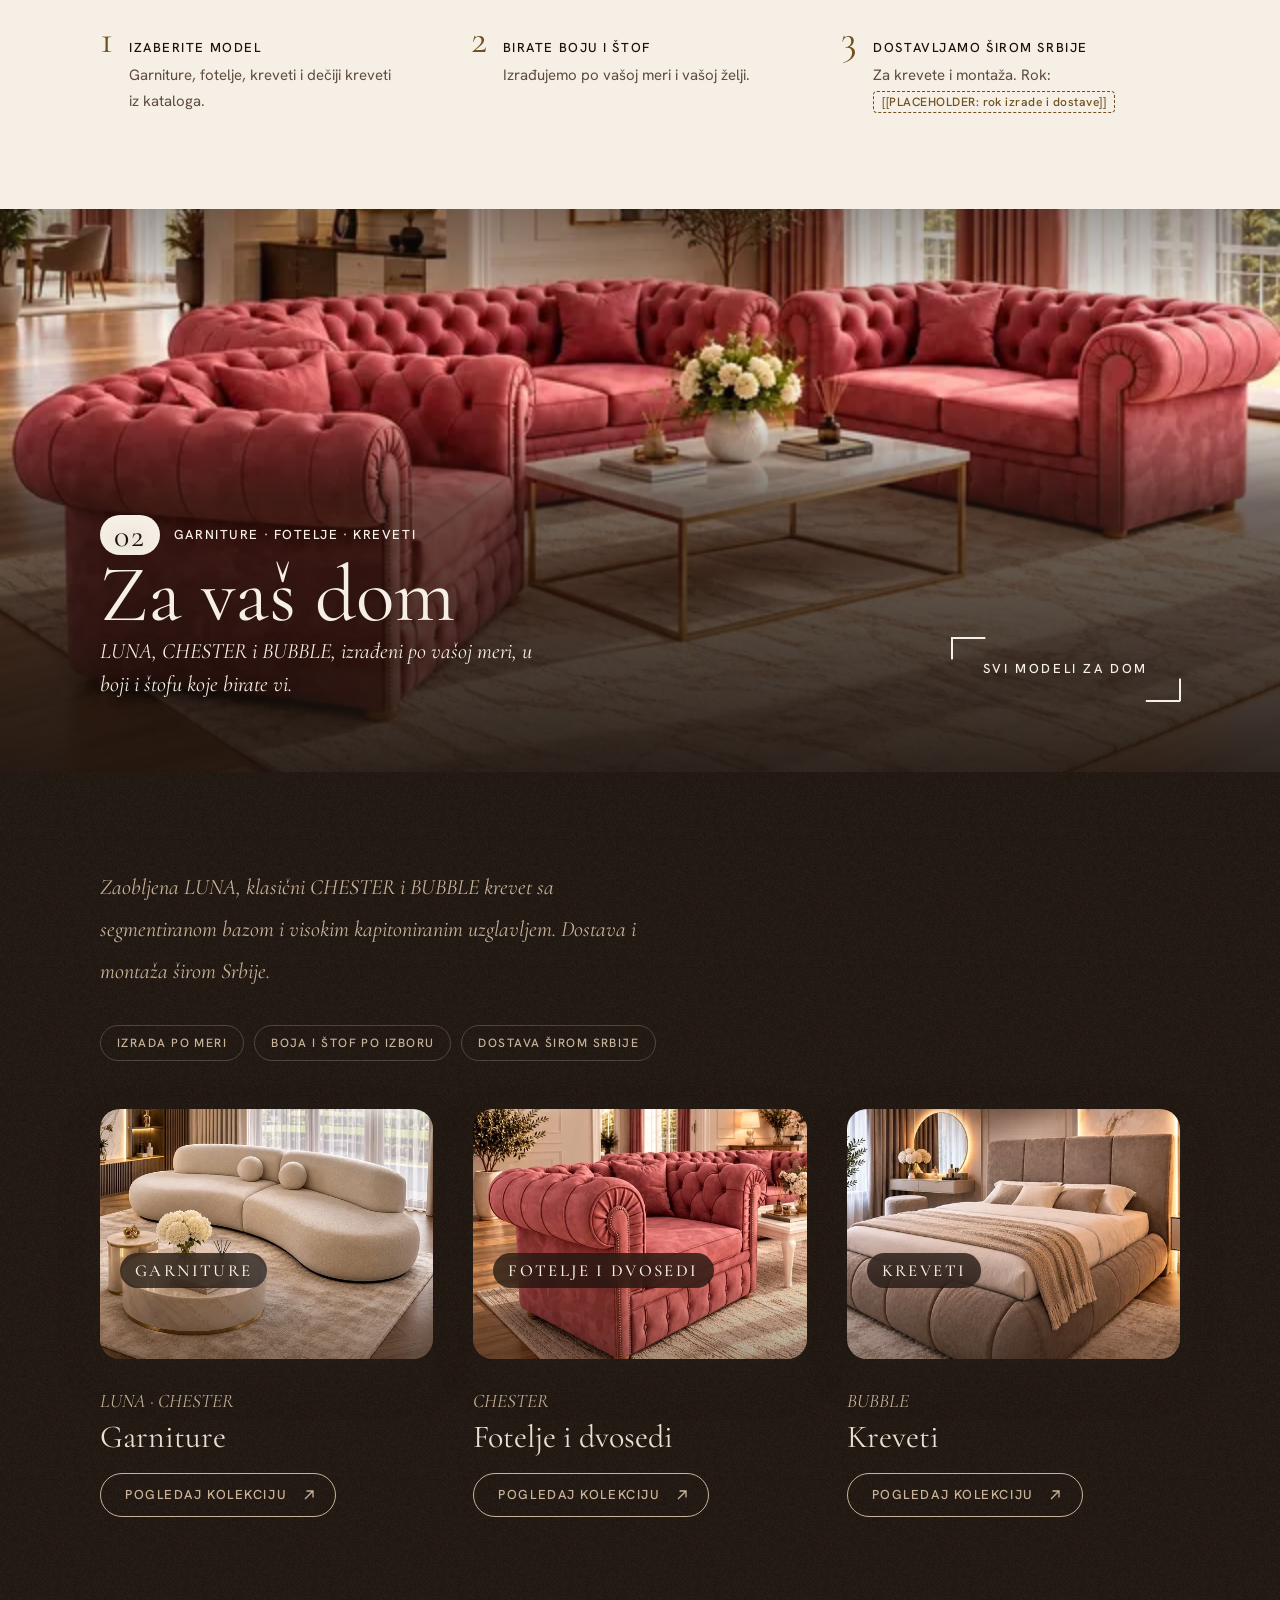
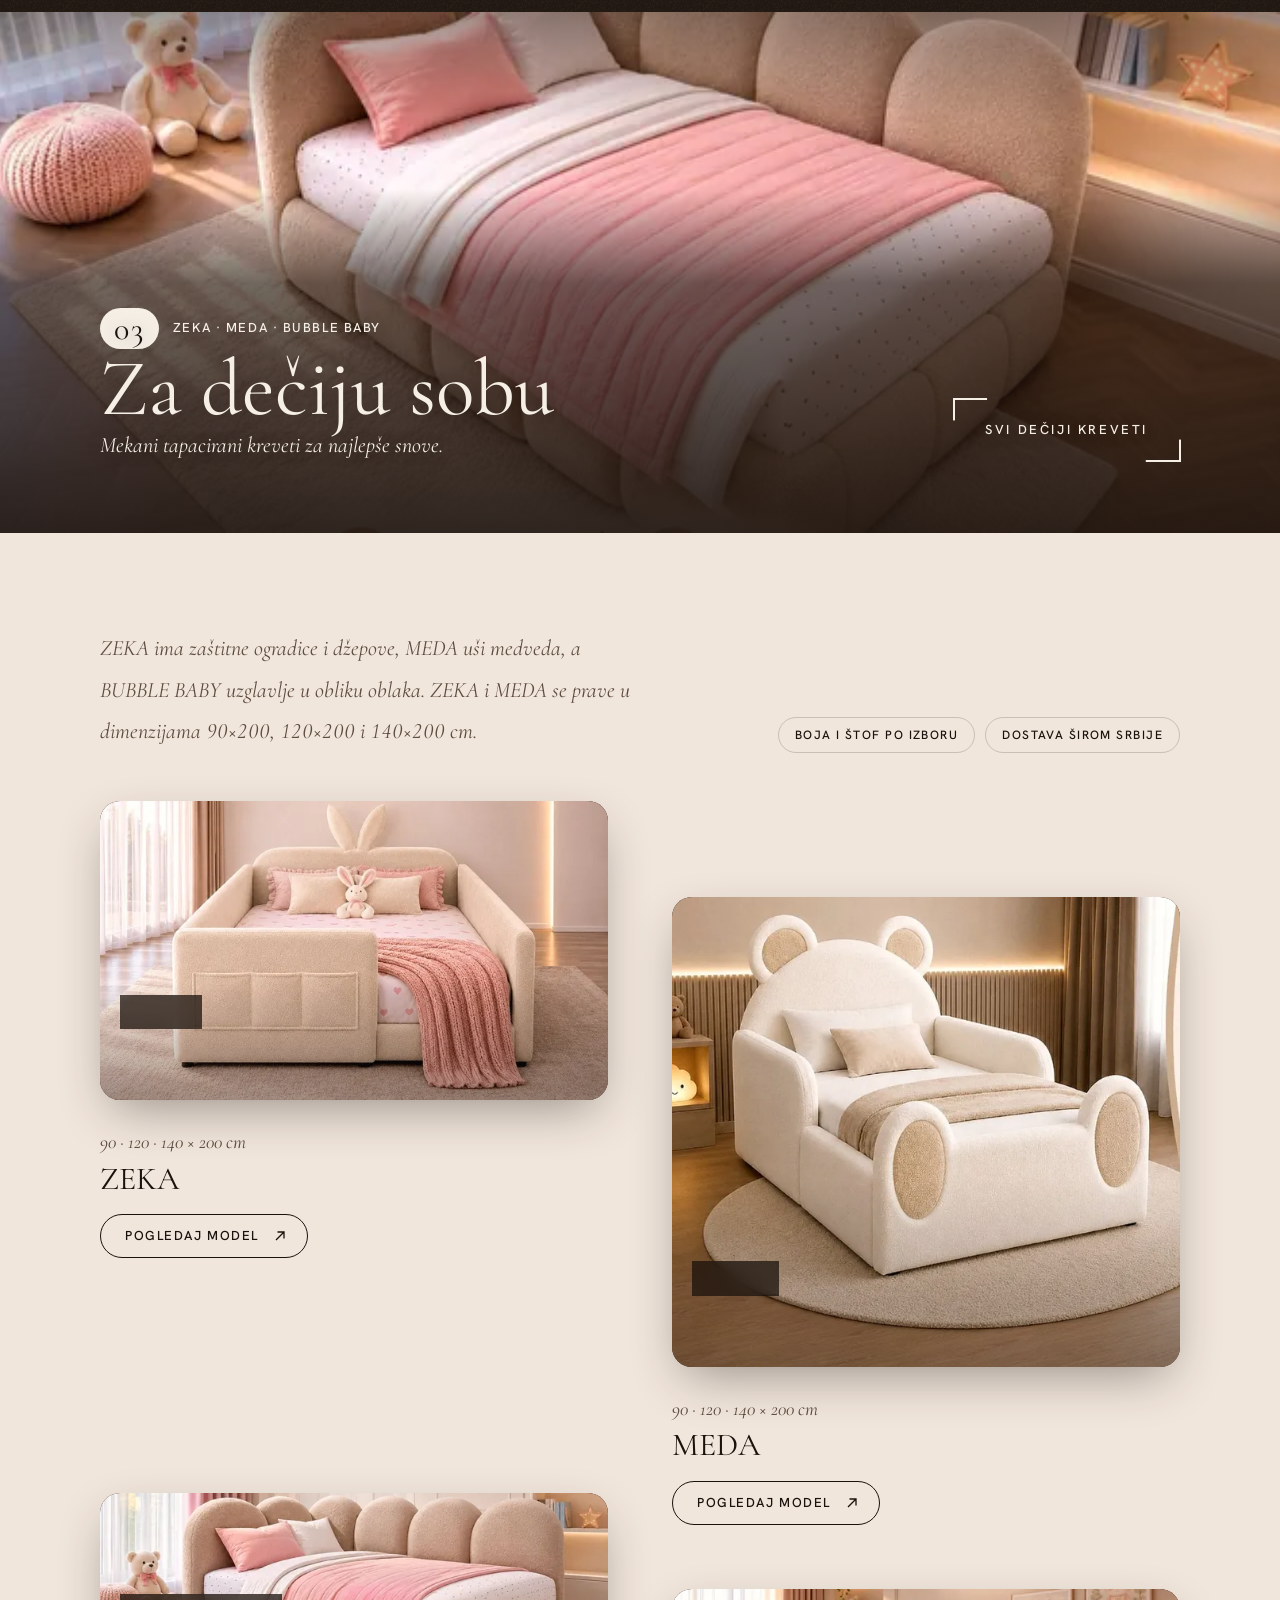
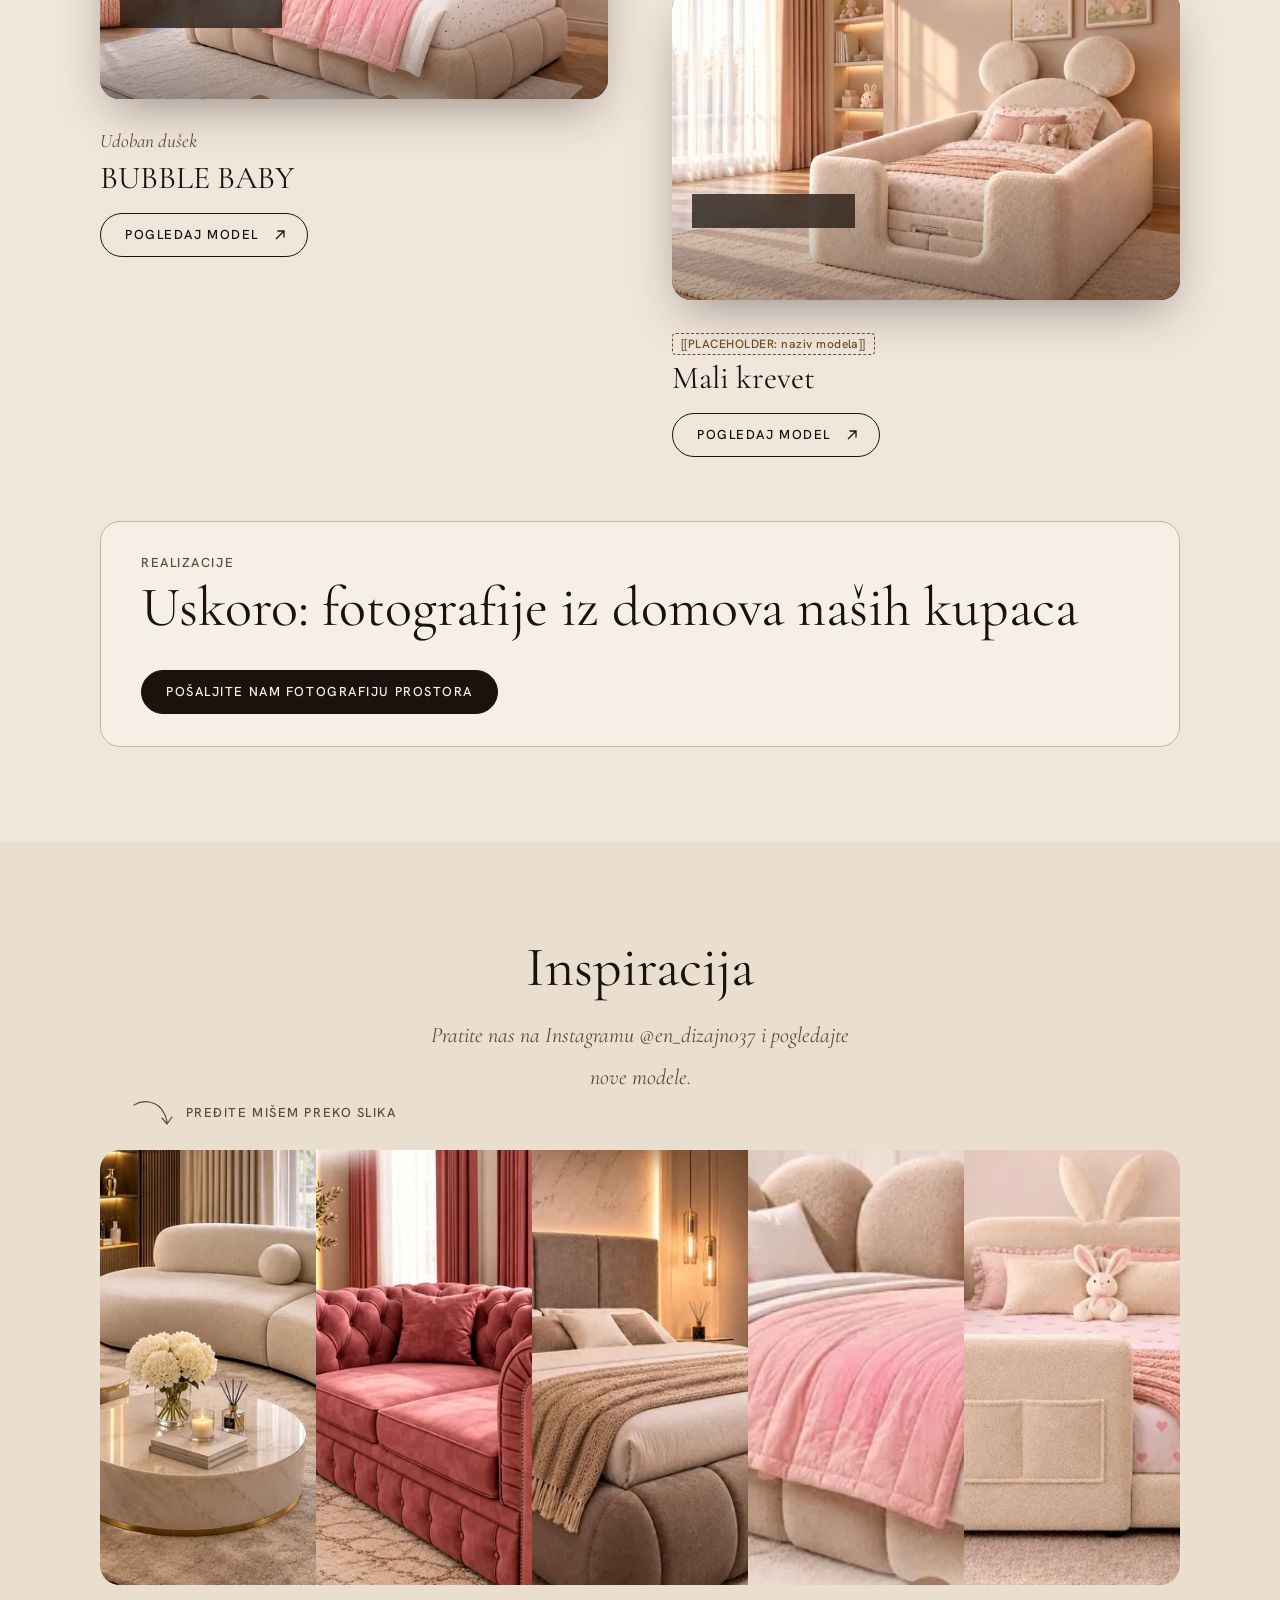
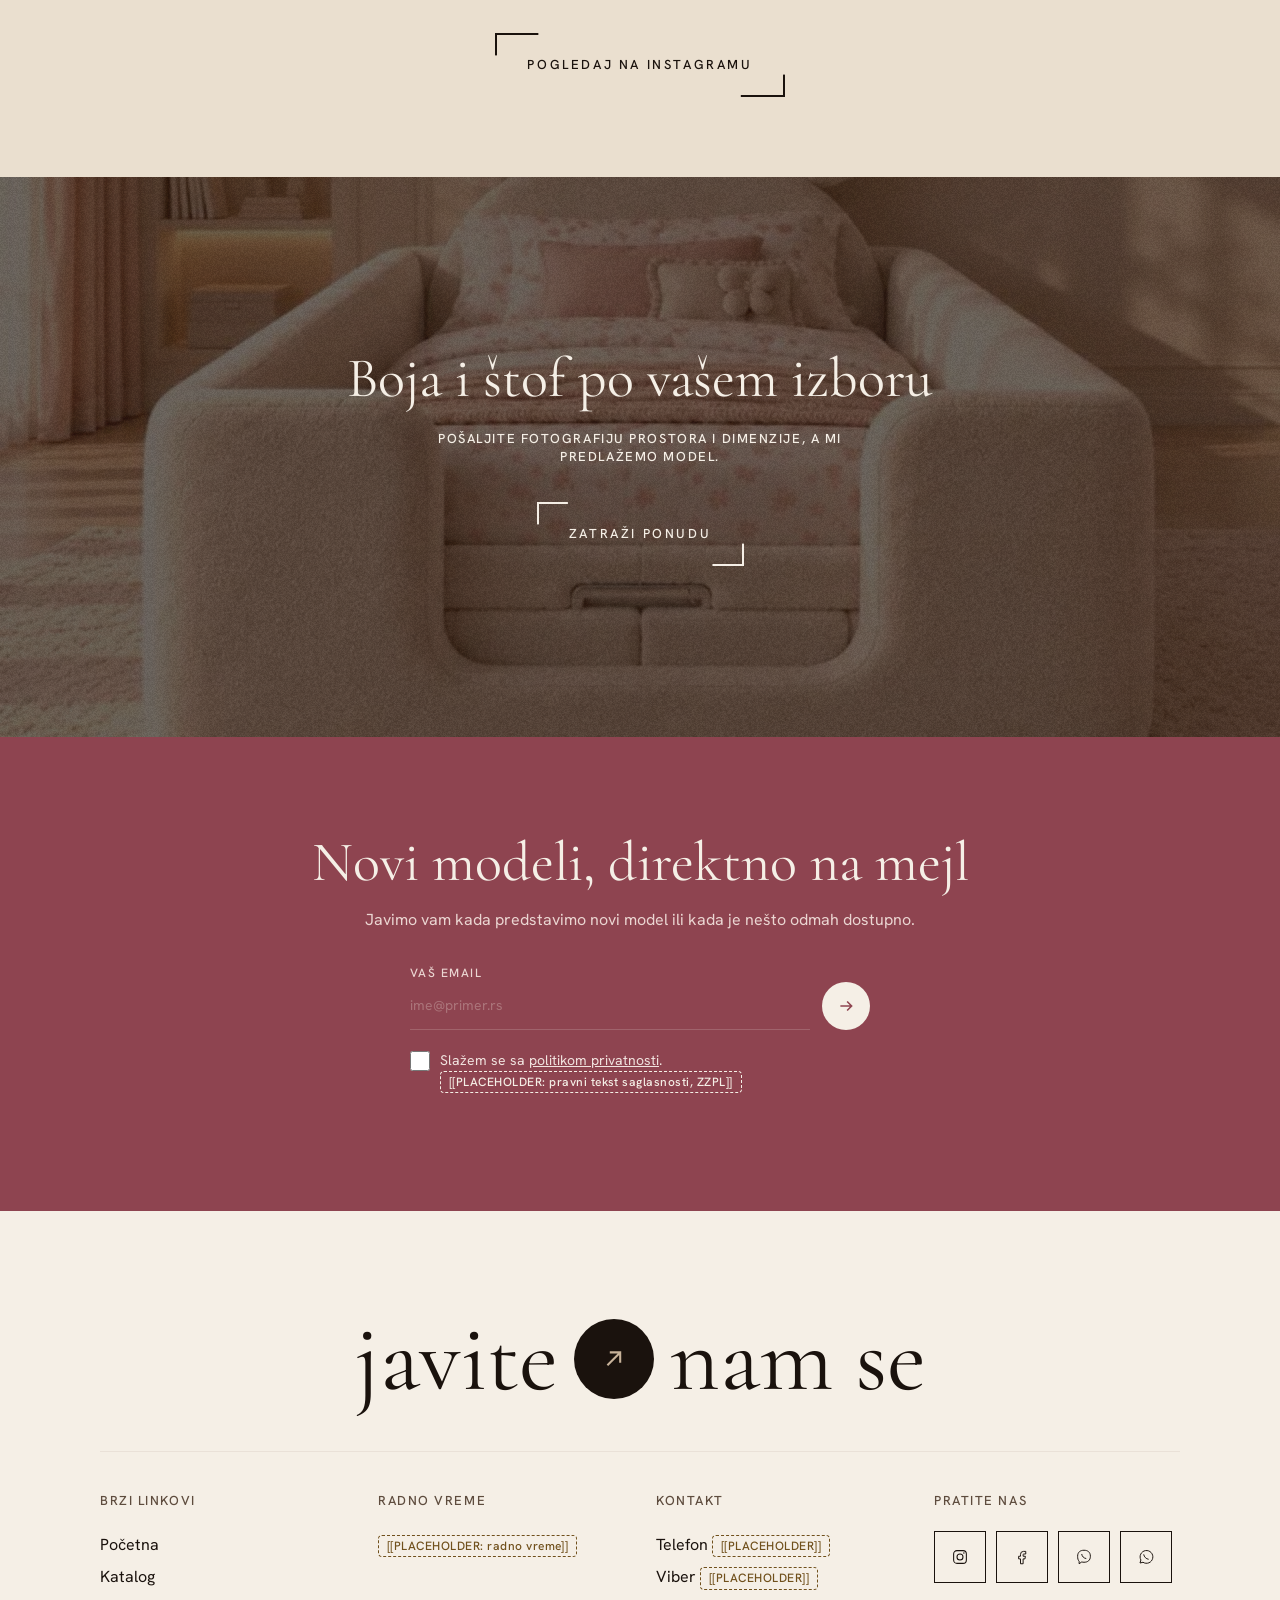
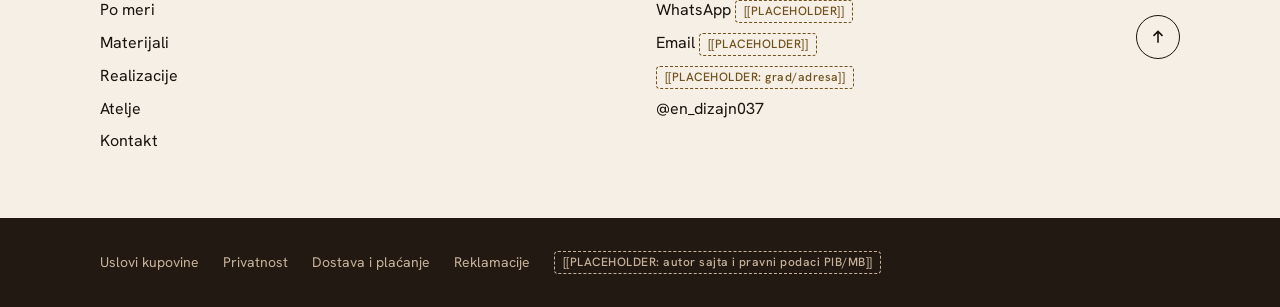
==== commit 980164d4: "BUBBLE BABY: novi naziv i cela slika u Instagram traci; O nama sa hover efektom - BABL BABY preimeno" ====
--- a/index.html
+++ b/index.html
@@ -63,7 +63,7 @@
 <!-- 0. HERO (M01–M07) -->
 <section class="hero2" data-theme="dark" aria-labelledby="hero-h">
 <a class="half" href="#dom" data-cursor="Pogledaj"><img srcset="assets/img/01-640.webp 640w, assets/img/01-1024.webp 1024w, assets/img/01.webp 1254w" sizes="(max-width: 767px) 100vw, 50vw" src="assets/img/01.webp" width="1254" height="979" fetchpriority="high" alt="LUNA zaobljena garnitura od krem bukle u dnevnoj sobi" style="object-position: 30% 70%"><div class="half__c"><span class="half__k">Garniture · Kreveti</span><span class="half__h">Za vaš dom</span><span class="half__s">LUNA, CHESTER i BUBBLE, u boji i štofu koje birate vi.</span><span class="cb"><i class="ct"></i><i class="cl"></i><i class="cbm"></i><i class="cr"></i>Pogledaj modele</span></div></a>
-<a class="half" href="#decja" data-cursor="Pogledaj"><img srcset="assets/img/13-640.webp 640w, assets/img/13-1024.webp 1024w, assets/img/13.webp 1254w" sizes="(max-width: 767px) 100vw, 50vw" src="assets/img/13.webp" width="1254" height="739" fetchpriority="high" alt="ZEKA dečiji krevet sa zečjim ušima i džepovima" style="object-position: 45% 60%"><div class="half__c"><span class="half__k">ZEKA · MEDA · BABL BABY</span><span class="half__h">Za dečiju sobu</span><span class="half__s">Mekani tapacirani kreveti, 90, 120 i 140 × 200 cm.</span><span class="cb"><i class="ct"></i><i class="cl"></i><i class="cbm"></i><i class="cr"></i>Pogledaj krevete</span></div></a>
+<a class="half" href="#decja" data-cursor="Pogledaj"><img srcset="assets/img/13-640.webp 640w, assets/img/13-1024.webp 1024w, assets/img/13.webp 1254w" sizes="(max-width: 767px) 100vw, 50vw" src="assets/img/13.webp" width="1254" height="739" fetchpriority="high" alt="ZEKA dečiji krevet sa zečjim ušima i džepovima" style="object-position: 45% 60%"><div class="half__c"><span class="half__k">ZEKA · MEDA · BUBBLE BABY</span><span class="half__h">Za dečiju sobu</span><span class="half__s">Mekani tapacirani kreveti, 90, 120 i 140 × 200 cm.</span><span class="cb"><i class="ct"></i><i class="cl"></i><i class="cbm"></i><i class="cr"></i>Pogledaj krevete</span></div></a>
 <div class="seam" aria-hidden="true"></div>
 <h1 class="mid" id="hero-h">Nameštaj po vašoj meri</h1>
 </section>
@@ -82,8 +82,8 @@
 </div>
 </div>
 <div class="duo" data-off="90">
-<div><div class="duo__media"><div class="iw r-img" style="aspect-ratio: 3 / 2"><img srcset="assets/img/05-640.webp 640w, assets/img/05-1024.webp 1024w, assets/img/05.webp 1136w" sizes="(max-width: 767px) 100vw, 50vw" src="assets/img/05.webp" width="1136" height="966" loading="lazy" decoding="async" style="object-position: 40% 92%" alt="CHESTER dvosed od roze somota sa kapitone tapacirungom"></div></div><p class="duo__cap r-up" style="--d: 250ms"><b>Za vaš dom</b><span>CHESTER</span></p></div>
-<div><div class="duo__media"><div class="iw r-img" style="--d: 200ms; aspect-ratio: 3 / 2"><img srcset="assets/img/12-640.webp 640w, assets/img/12-1024.webp 1024w, assets/img/12.webp 1102w" sizes="(max-width: 767px) 100vw, 50vw" src="assets/img/12.webp" width="1102" height="647" loading="lazy" decoding="async" style="object-position: 50% 50%" alt="Dečiji krevet od krem bukle sa uzglavljem u obliku mišjih ušiju"></div></div><p class="duo__cap r-up" style="--d: 350ms"><b>Za dečiju sobu</b><span>Mali krevet</span></p></div>
+<a class="duo__link" href="#dom" data-cursor="Pogledaj"><div class="duo__media"><div class="iw r-img" style="aspect-ratio: 3 / 2"><img srcset="assets/img/05-640.webp 640w, assets/img/05-1024.webp 1024w, assets/img/05.webp 1136w" sizes="(max-width: 767px) 100vw, 50vw" src="assets/img/05.webp" width="1136" height="966" loading="lazy" decoding="async" style="object-position: 40% 92%" alt="CHESTER dvosed od roze somota sa kapitone tapacirungom"></div></div><p class="duo__cap r-up" style="--d: 250ms"><b>Za vaš dom</b><span>CHESTER</span><svg class="duo__arr" viewBox="0 0 16 16" aria-hidden="true"><path d="M4 12L12 4M5.5 4H12v6.5" fill="none" stroke="currentColor" stroke-width="1.3"></path></svg></p></a>
+<a class="duo__link" href="#decja" data-cursor="Pogledaj"><div class="duo__media"><div class="iw r-img" style="--d: 200ms; aspect-ratio: 3 / 2"><img srcset="assets/img/12-640.webp 640w, assets/img/12-1024.webp 1024w, assets/img/12.webp 1102w" sizes="(max-width: 767px) 100vw, 50vw" src="assets/img/12.webp" width="1102" height="647" loading="lazy" decoding="async" style="object-position: 50% 50%" alt="Dečiji krevet od krem bukle sa uzglavljem u obliku mišjih ušiju"></div></div><p class="duo__cap r-up" style="--d: 350ms"><b>Za dečiju sobu</b><span>Mali krevet</span><svg class="duo__arr" viewBox="0 0 16 16" aria-hidden="true"><path d="M4 12L12 4M5.5 4H12v6.5" fill="none" stroke="currentColor" stroke-width="1.3"></path></svg></p></a>
 </div>
 <div class="steps" data-off="90">
 <div class="step3 r-up" style="--d: 0ms"><b class="num">1</b><div><h3>Izaberite model</h3><p>Garniture, fotelje, kreveti i dečiji kreveti iz kataloga.</p></div></div>
@@ -124,14 +124,14 @@
 <!-- 03 ZA DEČIJU SOBU (kids world, warm light) -->
 <section class="world kids" id="decja" aria-labelledby="s03">
 <div class="wband wband--native" data-theme="dark" data-off="85">
-<img srcset="assets/img/10-640.webp 640w, assets/img/10-1024.webp 1024w, assets/img/10.webp 1536w" sizes="(max-width: 767px) 100vw, 50vw" src="assets/img/10.webp" width="1536" height="625" loading="lazy" decoding="async" style="object-position: 50% 62%" alt="BABL BABY dečiji krevet iz ugla, sa uzglavljem u obliku oblaka">
+<img srcset="assets/img/10-640.webp 640w, assets/img/10-1024.webp 1024w, assets/img/10.webp 1536w" sizes="(max-width: 767px) 100vw, 50vw" src="assets/img/10.webp" width="1536" height="625" loading="lazy" decoding="async" style="object-position: 50% 62%" alt="BUBBLE BABY dečiji krevet iz ugla, sa uzglavljem u obliku oblaka">
 <div class="wband__c"><div class="wrap">
-<div><p class="wband__k r-up"><span class="badge badge--sm" aria-hidden="true">03</span><span>ZEKA · MEDA · BABL BABY</span></p><h2 class="wband__h" id="s03"><span class="mask"><span class="mi">Za dečiju sobu</span></span></h2><p class="wband__s r-up">Mekani tapacirani kreveti za najlepše snove.</p></div>
+<div><p class="wband__k r-up"><span class="badge badge--sm" aria-hidden="true">03</span><span>ZEKA · MEDA · BUBBLE BABY</span></p><h2 class="wband__h" id="s03"><span class="mask"><span class="mi">Za dečiju sobu</span></span></h2><p class="wband__s r-up">Mekani tapacirani kreveti za najlepše snove.</p></div>
 <a class="cb r-up" style="--d: 300ms" href="katalog"><i class="ct"></i><i class="cl"></i><i class="cbm"></i><i class="cr"></i>Svi dečiji kreveti</a>
 </div></div>
 </div>
 <div class="sec"><div class="wrap">
-<div class="wlead" data-off="80"><p class="t-lead muted r-up" style="max-width: 34rem">ZEKA ima zaštitne ogradice i džepove, MEDA uši medveda, a BABL BABY uzglavlje u obliku oblaka. ZEKA i MEDA se prave u dimenzijama <span class="num">90×200, 120×200 i 140×200</span> cm.</p><div class="facts r-up"><span class="fact">Boja i štof po izboru</span><span class="fact">Dostava širom Srbije</span></div></div>
+<div class="wlead" data-off="80"><p class="t-lead muted r-up" style="max-width: 34rem">ZEKA ima zaštitne ogradice i džepove, MEDA uši medveda, a BUBBLE BABY uzglavlje u obliku oblaka. ZEKA i MEDA se prave u dimenzijama <span class="num">90×200, 120×200 i 140×200</span> cm.</p><div class="facts r-up"><span class="fact">Boja i štof po izboru</span><span class="fact">Dostava širom Srbije</span></div></div>
 <div class="g-2 stag" data-off="80">
 <div class="citem">
 <a class="card card--low r-up" style="--d: 0ms; aspect-ratio: 1254 / 739" href="katalog?model=zeka" data-cursor="Pogledaj"><div class="card__bg"><img width="1254" height="739" srcset="assets/img/13-640.webp 640w, assets/img/13-1024.webp 1024w, assets/img/13.webp 1254w" sizes="(max-width: 767px) 100vw, 50vw" src="assets/img/13.webp" loading="lazy" decoding="async" style="object-position: 45% 55%" alt="ZEKA — Ogradice i džepovi"></div><div class="card__fa"></div><div class="card__fb"></div><div class="card__c"><span class="card__t">ZEKA</span><span class="card__cap">Ogradice i džepovi</span></div></a>
@@ -142,8 +142,8 @@
 <div class="ccap r-up" style="--d: 250ms"><p class="t-sub">90 · 120 · 140 × 200 cm</p><h3 class="t-h3">MEDA</h3><a class="pill pill--o" href="katalog">Pogledaj model<svg class="arr" viewBox="0 0 16 16" aria-hidden="true"><path d="M4 12L12 4M5.5 4H12v6.5" fill="none" stroke="currentColor" stroke-width="1.3"></path></svg></a></div>
 </div>
 <div class="citem">
-<a class="card card--low r-up" style="--d: 0ms; aspect-ratio: 1536 / 625" href="katalog" data-cursor="Pogledaj"><div class="card__bg"><img width="1536" height="625" srcset="assets/img/09-640.webp 640w, assets/img/09-1024.webp 1024w, assets/img/09.webp 1536w" sizes="(max-width: 767px) 100vw, 50vw" src="assets/img/09.webp" loading="lazy" decoding="async" style="object-position: 50% 50%" alt="BABL BABY dečiji krevet sa uzglavljem u obliku oblaka"></div><div class="card__fa"></div><div class="card__fb"></div><div class="card__c"><span class="card__t">BABL BABY</span><span class="card__cap">Uzglavlje oblak</span></div></a>
-<div class="ccap r-up" style="--d: 150ms"><p class="t-sub">Udoban dušek</p><h3 class="t-h3">BABL BABY</h3><a class="pill pill--o" href="katalog">Pogledaj model<svg class="arr" viewBox="0 0 16 16" aria-hidden="true"><path d="M4 12L12 4M5.5 4H12v6.5" fill="none" stroke="currentColor" stroke-width="1.3"></path></svg></a></div>
+<a class="card card--low r-up" style="--d: 0ms; aspect-ratio: 1536 / 625" href="katalog" data-cursor="Pogledaj"><div class="card__bg"><img width="1536" height="625" srcset="assets/img/09-640.webp 640w, assets/img/09-1024.webp 1024w, assets/img/09.webp 1536w" sizes="(max-width: 767px) 100vw, 50vw" src="assets/img/09.webp" loading="lazy" decoding="async" style="object-position: 50% 50%" alt="BUBBLE BABY dečiji krevet sa uzglavljem u obliku oblaka"></div><div class="card__fa"></div><div class="card__fb"></div><div class="card__c"><span class="card__t">BUBBLE BABY</span><span class="card__cap">Uzglavlje oblak</span></div></a>
+<div class="ccap r-up" style="--d: 150ms"><p class="t-sub">Udoban dušek</p><h3 class="t-h3">BUBBLE BABY</h3><a class="pill pill--o" href="katalog">Pogledaj model<svg class="arr" viewBox="0 0 16 16" aria-hidden="true"><path d="M4 12L12 4M5.5 4H12v6.5" fill="none" stroke="currentColor" stroke-width="1.3"></path></svg></a></div>
 </div>
 <div class="citem">
 <a class="card card--low r-up" style="--d: 100ms; aspect-ratio: 1312 / 803" href="katalog" data-cursor="Pogledaj"><div class="card__bg"><img width="1312" height="803" srcset="assets/img/11-640.webp 640w, assets/img/11-1024.webp 1024w, assets/img/11.webp 1312w" sizes="(max-width: 767px) 100vw, 50vw" src="assets/img/11.webp" loading="lazy" decoding="async" style="object-position: 50% 60%" alt="Dečiji krevet sa uzglavljem u obliku mišjih ušiju"></div><div class="card__fa"></div><div class="card__fb"></div><div class="card__c"><span class="card__t">Mali krevet</span><span class="card__cap">Mali krevet za velike snove</span></div></a>
@@ -168,7 +168,7 @@
 <a class="tl" href="katalog" aria-label="LUNA, otvori model" data-cursor="Pogledaj"><img width="1254" height="1004" srcset="assets/img/02-640.webp 640w, assets/img/02-1024.webp 1024w, assets/img/02.webp 1254w" sizes="(max-width: 767px) 100vw, 50vw" src="assets/img/02.webp" loading="lazy" decoding="async" style="object-position: 20% 65%" alt=""><span class="tl__l">LUNA</span></a>
 <a class="tl" href="katalog" aria-label="CHESTER, otvori model" data-cursor="Pogledaj"><img width="1136" height="966" srcset="assets/img/05-640.webp 640w, assets/img/05-1024.webp 1024w, assets/img/05.webp 1136w" sizes="(max-width: 767px) 100vw, 50vw" src="assets/img/05.webp" loading="lazy" decoding="async" style="object-position: 30% 55%" alt=""><span class="tl__l">CHESTER</span></a>
 <a class="tl" href="katalog" aria-label="BUBBLE, otvori model" data-cursor="Pogledaj"><img width="1254" height="790" srcset="assets/img/07-640.webp 640w, assets/img/07-1024.webp 1024w, assets/img/07.webp 1254w" sizes="(max-width: 767px) 100vw, 50vw" src="assets/img/07.webp" loading="lazy" decoding="async" style="object-position: 55% 60%" alt=""><span class="tl__l">BUBBLE</span></a>
-<a class="tl" href="katalog" aria-label="BABL BABY, otvori model" data-cursor="Pogledaj"><img width="1536" height="625" srcset="assets/img/10-640.webp 640w, assets/img/10-1024.webp 1024w, assets/img/10.webp 1536w" sizes="(max-width: 767px) 100vw, 50vw" src="assets/img/10.webp" loading="lazy" decoding="async" style="object-position: 40% 55%" alt=""><span class="tl__l">BABL BABY</span></a>
+<a class="tl tl--fit" href="katalog" aria-label="BUBBLE BABY, otvori model" data-cursor="Pogledaj"><img class="tl__base" src="assets/img/09-640.webp" width="640" height="260" loading="lazy" decoding="async" style="object-position: 50% 50%" alt=""><img class="tl__fit" srcset="assets/img/09-640.webp 640w, assets/img/09-1024.webp 1024w, assets/img/09.webp 1536w" sizes="(max-width: 767px) 72vw, 690px" src="assets/img/09.webp" width="1536" height="625" loading="lazy" decoding="async" alt=""><span class="tl__l">BUBBLE BABY</span></a>
 <a class="tl" href="katalog?model=zeka" aria-label="ZEKA, otvori model" data-cursor="Pogledaj"><img width="1254" height="739" srcset="assets/img/13-640.webp 640w, assets/img/13-1024.webp 1024w, assets/img/13.webp 1254w" sizes="(max-width: 767px) 100vw, 50vw" src="assets/img/13.webp" loading="lazy" decoding="async" style="object-position: 45% 55%" alt=""><span class="tl__l">ZEKA</span></a>
 </div></div>
 <div class="insp-cta" data-off="85"><a class="cb cb--ink r-block" href="https://www.instagram.com/en_dizajn037/" target="_blank" rel="noopener noreferrer"><i class="ct"></i><i class="cl"></i><i class="cbm"></i><i class="cr"></i>Pogledaj na Instagramu</a></div>
--- a/assets/css/main.css
+++ b/assets/css/main.css
@@ -746,3 +746,22 @@
 .socials{display:grid;grid-template-columns:repeat(4,52px);gap:10px}
 .sq{width:52px;height:52px}
 .sq svg{width:18px;height:18px}
+
+/* v5.5: Instagram tile with a wide image — whole bed when expanded, blurred fill on the sides */
+.tl--fit .tl__fit{object-fit:contain;opacity:0;transition:opacity 500ms var(--standard)}
+.tl--fit .tl__base{transition:filter 600ms var(--standard),transform 800ms var(--outExpo)}
+.tl--fit:hover .tl__fit,.tl--fit:focus-visible .tl__fit{opacity:1}
+.tl--fit:hover .tl__base,.tl--fit:focus-visible .tl__base{filter:blur(18px) brightness(.85);transform:scale(1.15)}
+@media (hover:none){.tl--fit .tl__fit{opacity:1}.tl--fit .tl__base{filter:blur(18px) brightness(.85);transform:scale(1.15)}}
+@container (max-width:767px){.tl--fit .tl__fit{opacity:1}.tl--fit .tl__base{filter:blur(18px) brightness(.85);transform:scale(1.15)}}
+@media (prefers-reduced-motion:reduce){.tl--fit .tl__fit,.tl--fit .tl__base{transition:none}}
+
+/* v5.5: O nama images lead into their worlds — slow zoom + arrow on hover */
+.duo__link{display:block;text-decoration:none;color:inherit}
+.duo__link .iw img{transition:transform 1.2s var(--outQuart)}
+.is-in .duo__link .iw img{transition:transform 1.2s var(--outQuart),opacity 600ms var(--standard)}
+.duo__link:hover .iw img,.duo__link:focus-visible .iw img{transform:scale(1.04)}
+.duo__arr{width:16px;height:16px;align-self:center;margin-left:auto;transition:transform 300ms var(--outQuart)}
+.duo__link:hover .duo__arr,.duo__link:focus-visible .duo__arr{transform:translate(3px,-3px)}
+.duo__link:hover .duo__cap span{text-decoration:underline;text-decoration-thickness:1px;text-underline-offset:6px;text-decoration-color:var(--brass)}
+@media (prefers-reduced-motion:reduce){.duo__link .iw img,.duo__arr{transition:none}.duo__link:hover .iw img{transform:none}}
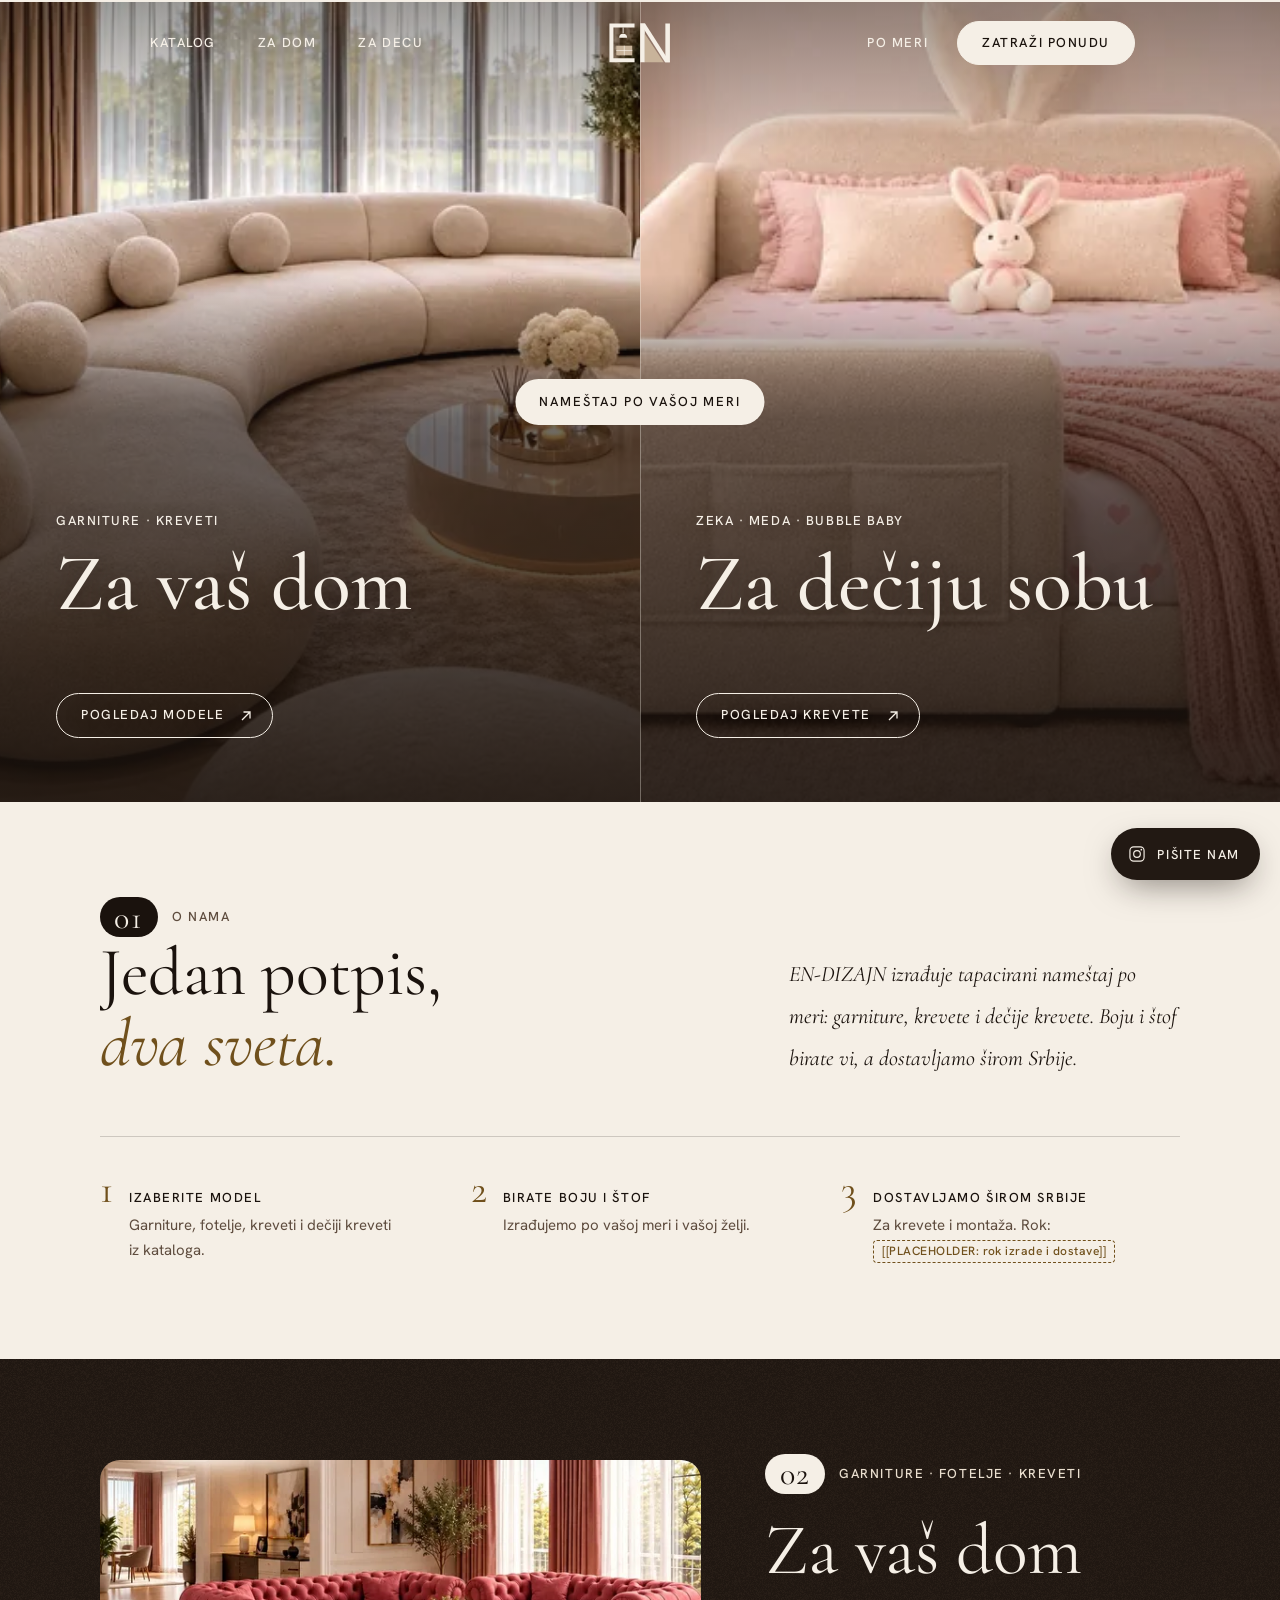
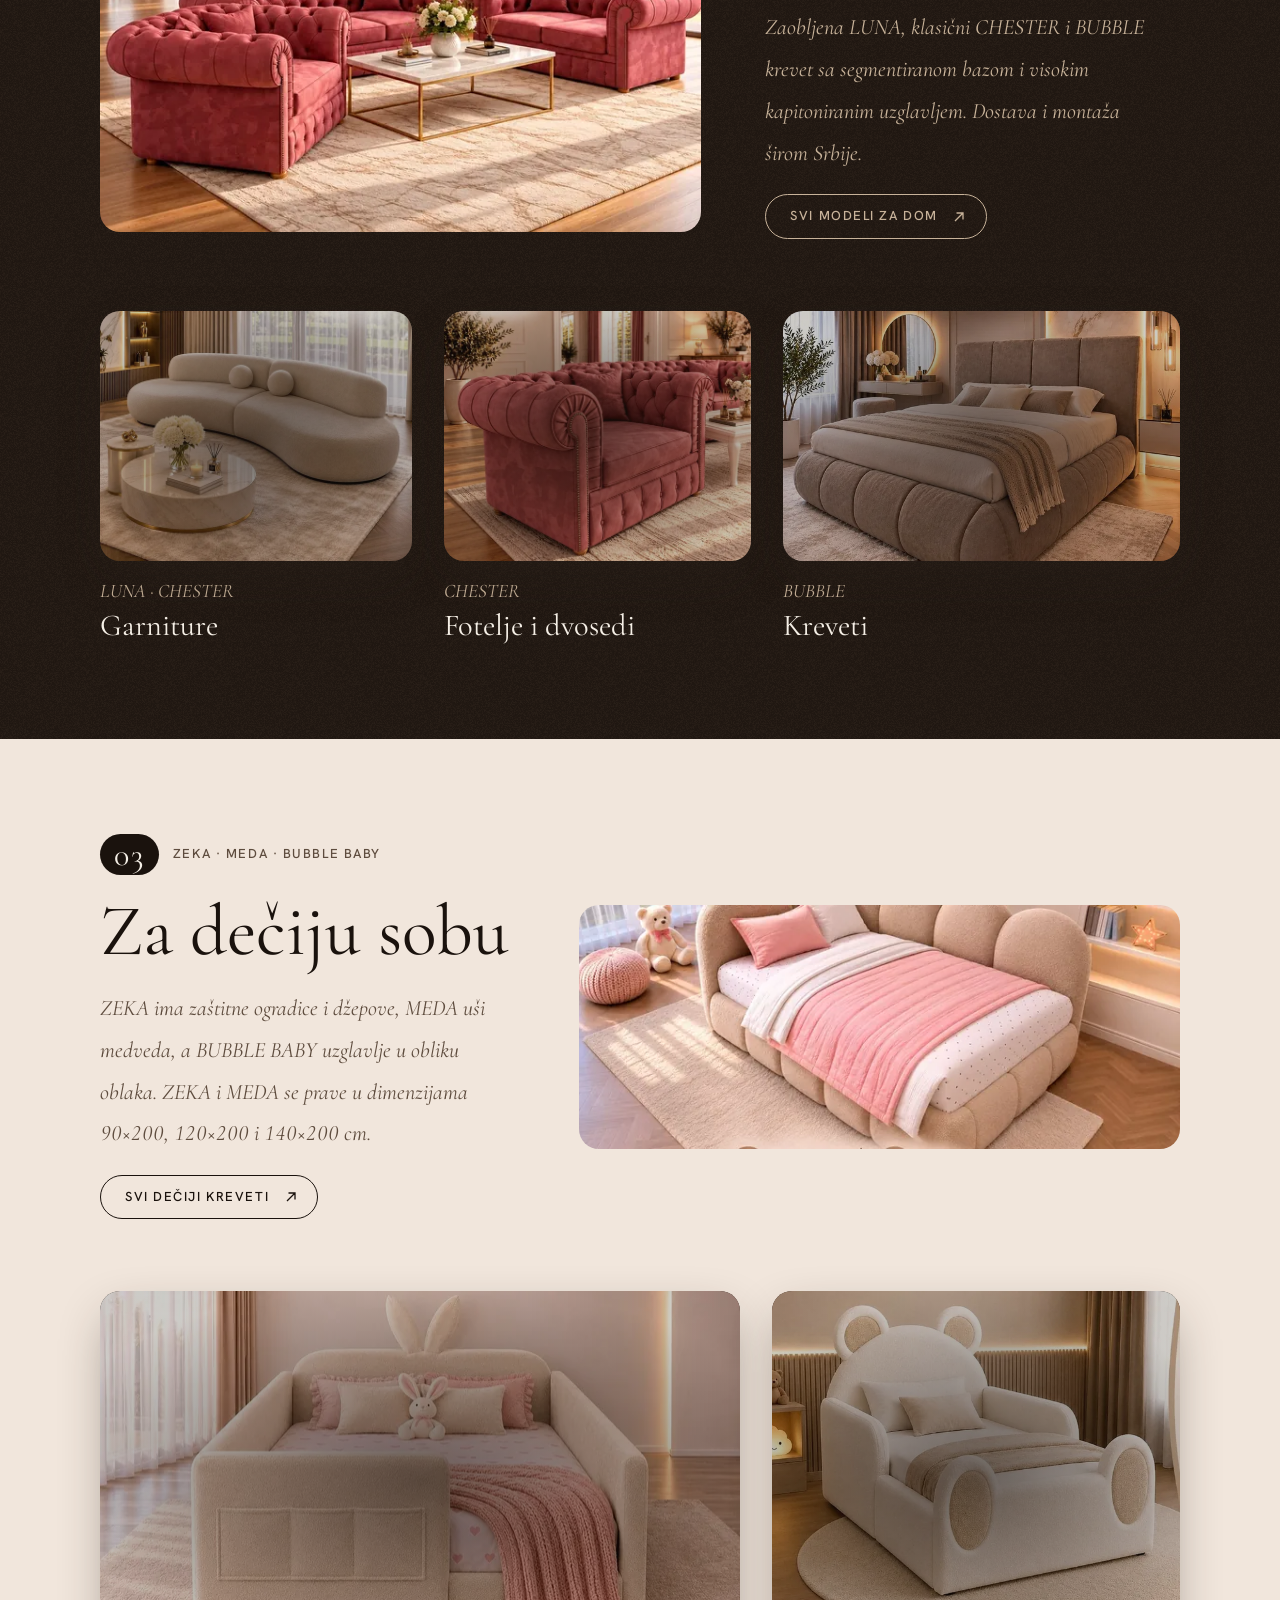
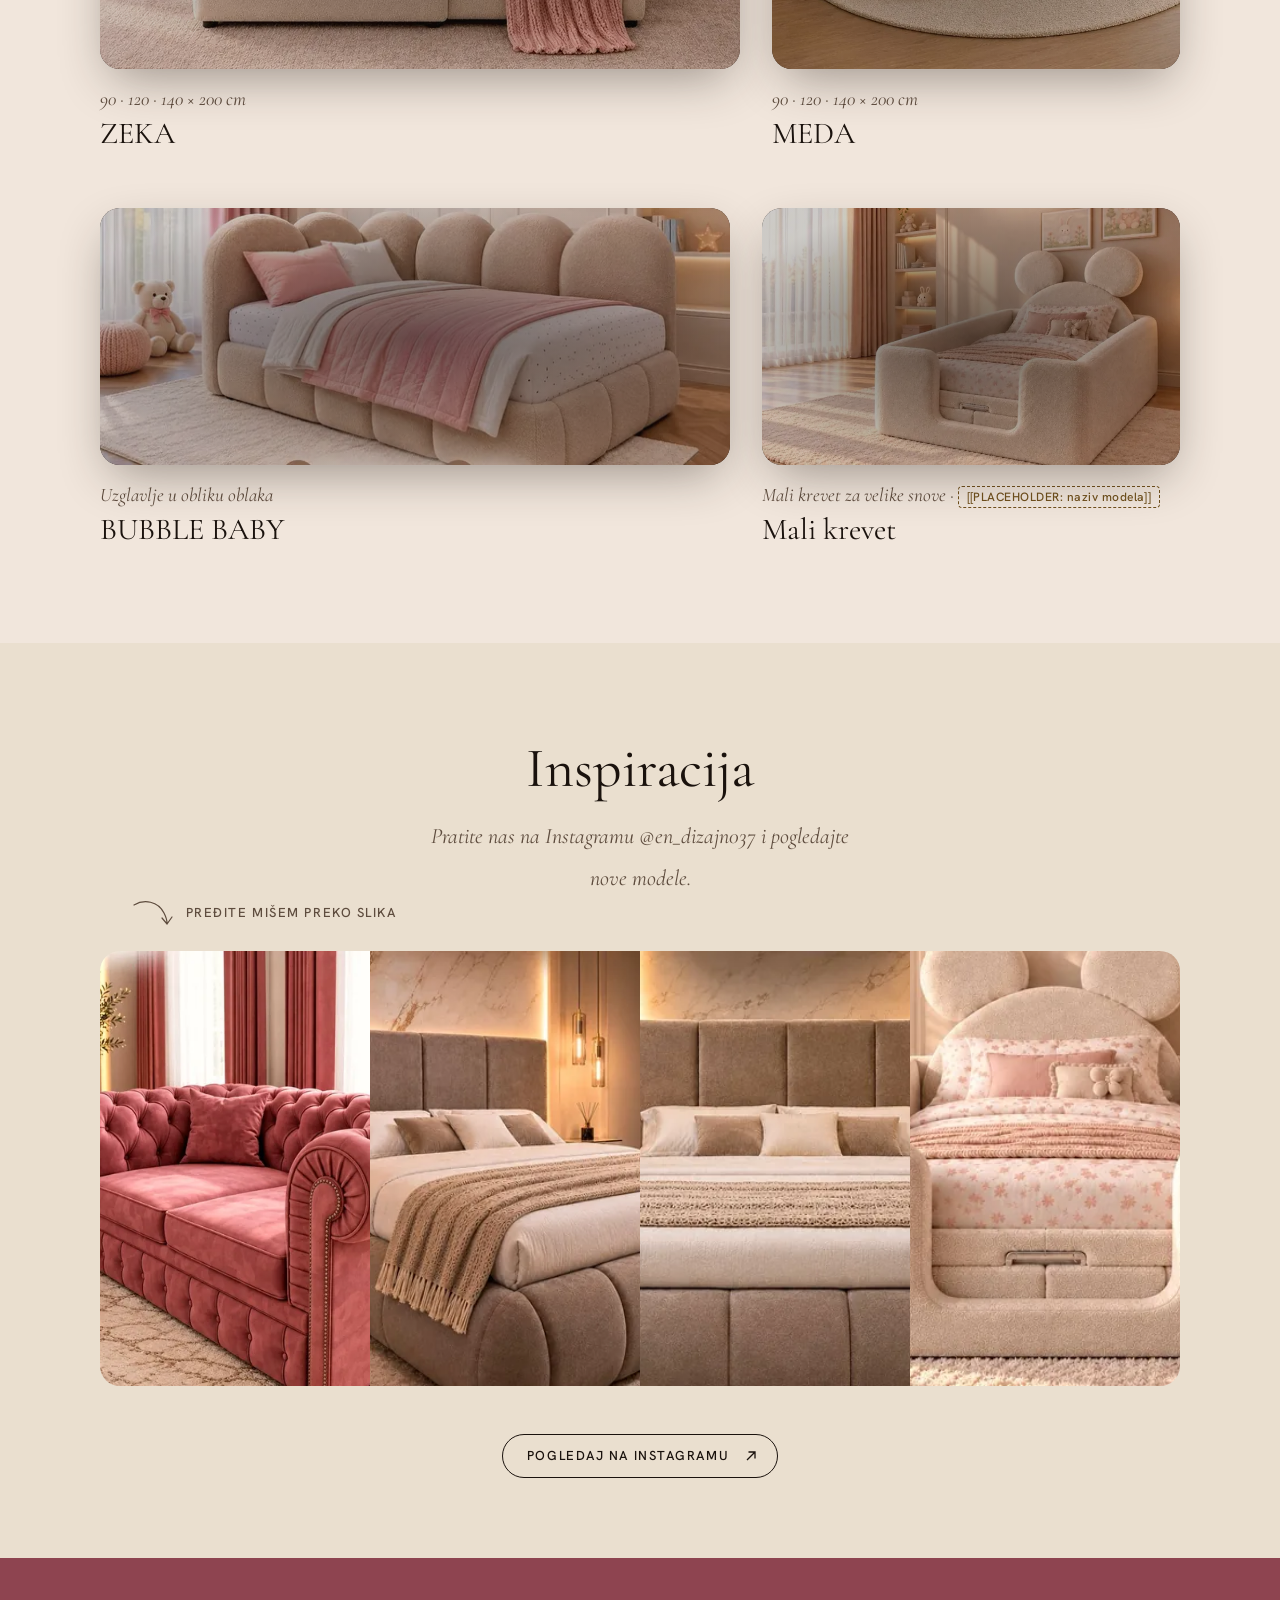
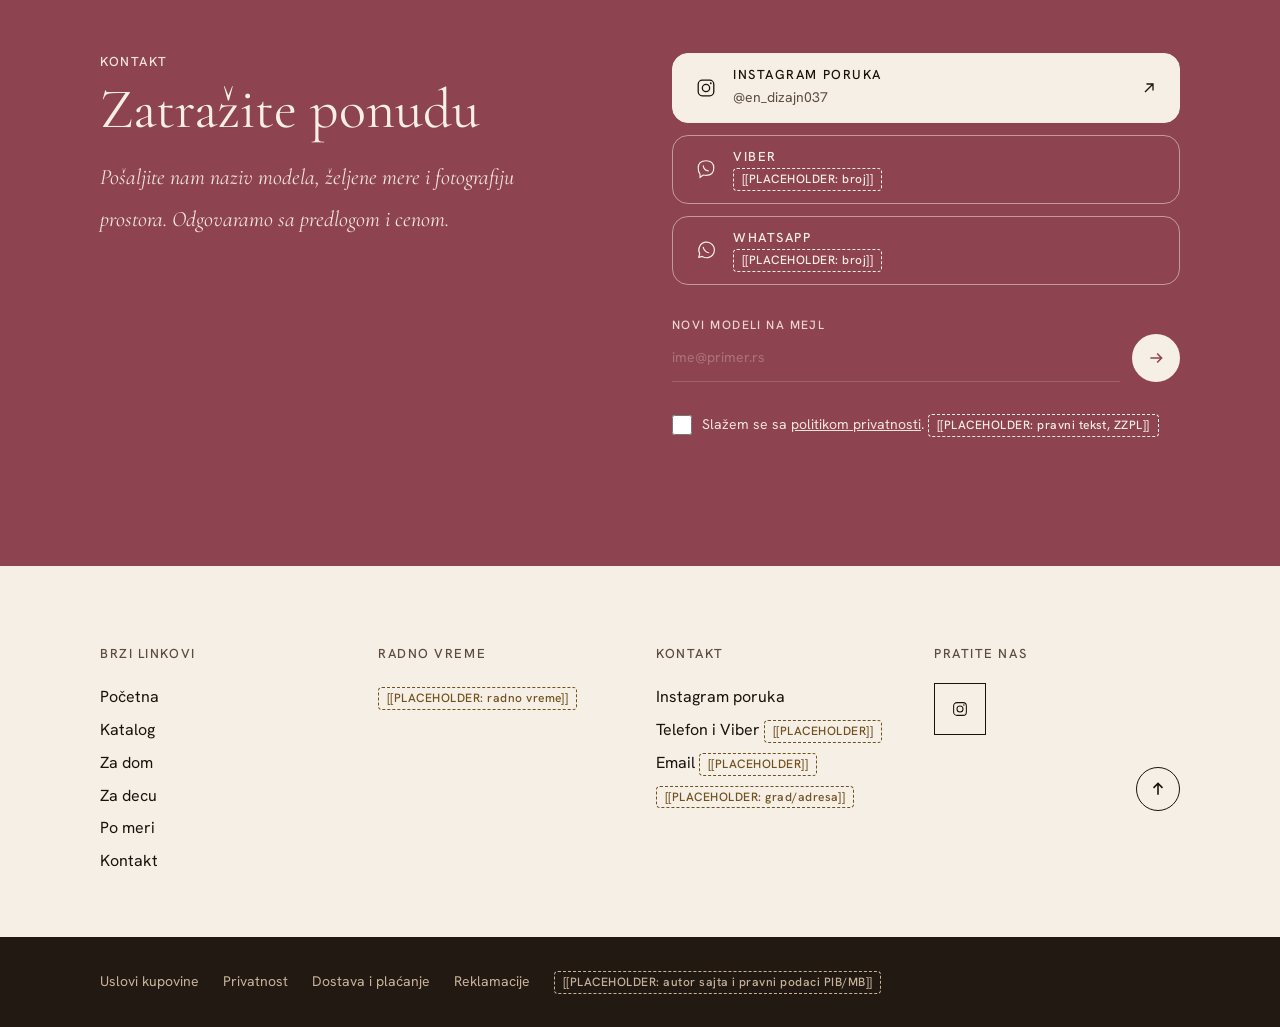
==== commit 50de08f5: "Nova verzija posle kritike (glavna, hero sa dve polovine) - kontakt: sekcija "Zatražite ponudu" (Ins" ====
--- a/index.html
+++ b/index.html
@@ -23,38 +23,34 @@
 <div class="ed" data-root id="top">
 <a class="skip" href="#main">Preskoči na sadržaj</a>
 <div class="cur" data-cur aria-hidden="true"><span>Pogledaj</span></div>
+<a class="fab" href="https://ig.me/m/en_dizajn037" target="_blank" rel="noopener noreferrer" aria-label="Pišite nam na Instagramu"><svg viewBox="0 0 24 24" aria-hidden="true"><rect x="3.5" y="3.5" width="17" height="17" rx="4.5" fill="none" stroke="currentColor" stroke-width="1.4"></rect><circle cx="12" cy="12" r="4" fill="none" stroke="currentColor" stroke-width="1.4"></circle><circle cx="17.2" cy="6.8" r="1" fill="currentColor"></circle></svg><span>Pišite nam</span></a>
 <div class="cq">
 
-<!-- HEADER: Nilo layout, LivingLux hide/show (M03, M16, M17, M21) -->
+<!-- HEADER: always visible; only links that lead somewhere -->
 <header class="hdr" data-hdr>
 <div class="hdr__in">
 <nav class="nav" aria-label="Glavna navigacija, levo">
 <a class="nl" href="katalog">Katalog</a>
-<a class="nl" href="katalog?model=zeka">Po meri</a>
-<a class="nl" href="#">Materijali</a>
+<a class="nl" href="#dom">Za dom</a>
+<a class="nl" href="#decja">Za decu</a>
 </nav>
 <a class="logo" href="#top" aria-label="EN-DIZAJN, početna">
 <!-- [[PLACEHOLDER: dobiti vektorski logo od klijenta]] — monogram recreated from the Instagram posts -->
 <svg viewBox="0 0 120 80" aria-hidden="true"><path d="M6 6h44v7H13v54h37v7H6z" fill="currentColor"></path><path d="M30 13v10" stroke="currentColor" stroke-width="1.6"></path><path d="M23 31a7 7 0 0 1 14 0z" fill="currentColor"></path><rect x="18" y="45" width="28" height="17" fill="#C8B39A"></rect><path d="M18 53.5h28M32 45v17" stroke="currentColor" stroke-width="1.2"></path><path d="M60 6h8v68h-8zM104 6h8v68h-8z" fill="currentColor"></path><path d="M68 24l33 50H68z" fill="#C8B39A"></path><path d="M60 6h8.5L112 74h-8.5z" fill="currentColor"></path></svg>
 </a>
 <div class="hdr-r">
-<nav class="nav" aria-label="Glavna navigacija, desno">
-<a class="nl" href="#modeli">Realizacije</a>
-<a class="nl" href="#">Atelje</a>
-</nav>
-<a class="pill" href="#kontakt">Kontakt</a>
-<a class="iconbtn" href="#" aria-label="Korpa, 0 proizvoda"><svg viewBox="0 0 24 24" aria-hidden="true"><path d="M5 8h14l-1.2 12H6.2z M9 8V6a3 3 0 0 1 6 0v2" fill="none" stroke="currentColor" stroke-width="1.4"></path></svg><span class="cnt num" aria-hidden="true">0</span></a>
+<nav class="nav" aria-label="Glavna navigacija, desno"><a class="nl" href="katalog?model=zeka">Po meri</a></nav>
+<a class="pill" href="#kontakt">Zatraži ponudu</a>
 <button class="iconbtn burger" type="button" aria-label="Meni" aria-controls="mpanel" aria-expanded="false" data-burger><span></span><span></span></button>
 </div>
 </div>
 <div class="mpanel" id="mpanel" data-panel>
 <ul>
 <li><a class="nl" href="katalog" data-close>Katalog</a></li>
+<li><a class="nl" href="#dom" data-close>Za dom</a></li>
+<li><a class="nl" href="#decja" data-close>Za decu</a></li>
 <li><a class="nl" href="katalog?model=zeka" data-close>Po meri</a></li>
-<li><a class="nl" href="#" data-close>Materijali</a></li>
-<li><a class="nl" href="#modeli" data-close>Realizacije</a></li>
-<li><a class="nl" href="#" data-close>Atelje</a></li>
-<li><a class="pill" href="#kontakt" data-close>Kontakt</a></li>
+<li><a class="pill" href="#kontakt" data-close>Zatraži ponudu</a></li>
 </ul>
 </div>
 </header>
@@ -62,13 +58,13 @@
 <main id="main">
 <!-- 0. HERO (M01–M07) -->
 <section class="hero2" data-theme="dark" aria-labelledby="hero-h">
-<a class="half" href="#dom" data-cursor="Pogledaj"><img srcset="assets/img/01-640.webp 640w, assets/img/01-1024.webp 1024w, assets/img/01.webp 1254w" sizes="(max-width: 767px) 100vw, 50vw" src="assets/img/01.webp" width="1254" height="979" fetchpriority="high" alt="LUNA zaobljena garnitura od krem bukle u dnevnoj sobi" style="object-position: 30% 70%"><div class="half__c"><span class="half__k">Garniture · Kreveti</span><span class="half__h">Za vaš dom</span><span class="half__s">LUNA, CHESTER i BUBBLE, u boji i štofu koje birate vi.</span><span class="cb"><i class="ct"></i><i class="cl"></i><i class="cbm"></i><i class="cr"></i>Pogledaj modele</span></div></a>
-<a class="half" href="#decja" data-cursor="Pogledaj"><img srcset="assets/img/13-640.webp 640w, assets/img/13-1024.webp 1024w, assets/img/13.webp 1254w" sizes="(max-width: 767px) 100vw, 50vw" src="assets/img/13.webp" width="1254" height="739" fetchpriority="high" alt="ZEKA dečiji krevet sa zečjim ušima i džepovima" style="object-position: 45% 60%"><div class="half__c"><span class="half__k">ZEKA · MEDA · BUBBLE BABY</span><span class="half__h">Za dečiju sobu</span><span class="half__s">Mekani tapacirani kreveti, 90, 120 i 140 × 200 cm.</span><span class="cb"><i class="ct"></i><i class="cl"></i><i class="cbm"></i><i class="cr"></i>Pogledaj krevete</span></div></a>
+<a class="half" href="#dom" data-cursor="Pogledaj"><img srcset="assets/img/01-640.webp 640w, assets/img/01-1024.webp 1024w, assets/img/01.webp 1254w" sizes="(max-width: 767px) 100vw, 50vw" src="assets/img/01.webp" width="1254" height="979" fetchpriority="high" alt="LUNA zaobljena garnitura od krem bukle u dnevnoj sobi" style="object-position: 30% 70%"><div class="half__c"><span class="half__k">Garniture · Kreveti</span><span class="half__h">Za vaš dom</span><span class="half__s">LUNA, CHESTER i BUBBLE, u boji i štofu koje birate vi.</span><span class="pill pill--light">Pogledaj modele<svg class="arr" viewBox="0 0 16 16" aria-hidden="true"><path d="M4 12L12 4M5.5 4H12v6.5" fill="none" stroke="currentColor" stroke-width="1.3"></path></svg></span></div></a>
+<a class="half" href="#decja" data-cursor="Pogledaj"><img srcset="assets/img/13-640.webp 640w, assets/img/13-1024.webp 1024w, assets/img/13.webp 1254w" sizes="(max-width: 767px) 100vw, 50vw" src="assets/img/13.webp" width="1254" height="739" fetchpriority="high" alt="ZEKA dečiji krevet sa zečjim ušima i džepovima" style="object-position: 45% 60%"><div class="half__c"><span class="half__k">ZEKA · MEDA · BUBBLE BABY</span><span class="half__h">Za dečiju sobu</span><span class="half__s">Mekani tapacirani kreveti, 90, 120 i 140 × 200 cm.</span><span class="pill pill--light">Pogledaj krevete<svg class="arr" viewBox="0 0 16 16" aria-hidden="true"><path d="M4 12L12 4M5.5 4H12v6.5" fill="none" stroke="currentColor" stroke-width="1.3"></path></svg></span></div></a>
 <div class="seam" aria-hidden="true"></div>
 <h1 class="mid" id="hero-h">Nameštaj po vašoj meri</h1>
 </section>
 
-<!-- 01 O NAMA (cream, trigger 90%) — follows the two-worlds hero -->
+<!-- 01 O NAMA — statement + how ordering works (images removed: they repeated the hero) -->
 <section class="sec cream" id="o-nama" aria-labelledby="s01">
 <div class="wrap">
 <div class="about2__top" data-off="90">
@@ -78,12 +74,7 @@
 </div>
 <div class="about2__r">
 <p class="t-lead r-up">EN-DIZAJN izrađuje tapacirani nameštaj po meri: garniture, krevete i dečije krevete. Boju i štof birate vi, a dostavljamo širom Srbije.</p>
-<a class="pill pill--o r-up" style="--d: 250ms" href="#">Više o nama<svg class="arr" viewBox="0 0 16 16" aria-hidden="true"><path d="M4 12L12 4M5.5 4H12v6.5" fill="none" stroke="currentColor" stroke-width="1.3"></path></svg></a>
 </div>
-</div>
-<div class="duo" data-off="90">
-<a class="duo__link" href="#dom" data-cursor="Pogledaj"><div class="duo__media"><div class="iw r-img" style="aspect-ratio: 3 / 2"><img srcset="assets/img/05-640.webp 640w, assets/img/05-1024.webp 1024w, assets/img/05.webp 1136w" sizes="(max-width: 767px) 100vw, 50vw" src="assets/img/05.webp" width="1136" height="966" loading="lazy" decoding="async" style="object-position: 40% 92%" alt="CHESTER dvosed od roze somota sa kapitone tapacirungom"></div></div><p class="duo__cap r-up" style="--d: 250ms"><b>Za vaš dom</b><span>CHESTER</span><svg class="duo__arr" viewBox="0 0 16 16" aria-hidden="true"><path d="M4 12L12 4M5.5 4H12v6.5" fill="none" stroke="currentColor" stroke-width="1.3"></path></svg></p></a>
-<a class="duo__link" href="#decja" data-cursor="Pogledaj"><div class="duo__media"><div class="iw r-img" style="--d: 200ms; aspect-ratio: 3 / 2"><img srcset="assets/img/12-640.webp 640w, assets/img/12-1024.webp 1024w, assets/img/12.webp 1102w" sizes="(max-width: 767px) 100vw, 50vw" src="assets/img/12.webp" width="1102" height="647" loading="lazy" decoding="async" style="object-position: 50% 50%" alt="Dečiji krevet od krem bukle sa uzglavljem u obliku mišjih ušiju"></div></div><p class="duo__cap r-up" style="--d: 350ms"><b>Za dečiju sobu</b><span>Mali krevet</span><svg class="duo__arr" viewBox="0 0 16 16" aria-hidden="true"><path d="M4 12L12 4M5.5 4H12v6.5" fill="none" stroke="currentColor" stroke-width="1.3"></path></svg></p></a>
 </div>
 <div class="steps" data-off="90">
 <div class="step3 r-up" style="--d: 0ms"><b class="num">1</b><div><h3>Izaberite model</h3><p>Garniture, fotelje, kreveti i dečiji kreveti iz kataloga.</p></div></div>
@@ -93,69 +84,52 @@
 </div>
 </section>
 
-<!-- 02 ZA VAŠ DOM (adult world, espresso) -->
+<!-- 02 ZA VAŠ DOM — image beside text (no overlay), cards in one even row at natural proportions -->
 <section class="world dark grain" id="dom" data-theme="dark" aria-labelledby="s02">
-<div class="wband" data-off="85">
-<img srcset="assets/img/03-640.webp 640w, assets/img/03-1024.webp 1024w, assets/img/03.webp 1254w" sizes="(max-width: 767px) 100vw, 50vw" src="assets/img/03.webp" width="1254" height="777" loading="lazy" decoding="async" style="object-position: 50% 72%" alt="CHESTER garnitura od roze somota u dnevnoj sobi">
-<div class="wband__c"><div class="wrap">
-<div><p class="wband__k r-up"><span class="badge badge--sm" aria-hidden="true">02</span><span>Garniture · Fotelje · Kreveti</span></p><h2 class="wband__h" id="s02"><span class="mask"><span class="mi">Za vaš dom</span></span></h2><p class="wband__s r-up">LUNA, CHESTER i BUBBLE, izrađeni po vašoj meri, u boji i štofu koje birate vi.</p></div>
-<a class="cb r-up" style="--d: 300ms" href="katalog"><i class="ct"></i><i class="cl"></i><i class="cbm"></i><i class="cr"></i>Svi modeli za dom</a>
+<div class="sec"><div class="wrap">
+<div class="wsplit" data-off="85">
+<div class="iw r-img wsplit__img" style="aspect-ratio: 1254 / 777"><img srcset="assets/img/03-640.webp 640w, assets/img/03-1024.webp 1024w, assets/img/03.webp 1254w" sizes="(max-width: 767px) 100vw, 50vw" src="assets/img/03.webp" width="1254" height="777" loading="lazy" decoding="async" style="object-position: 50% 60%" alt="CHESTER garnitura od roze somota u dnevnoj sobi"></div>
+<div class="wsplit__t">
+<p class="wband__k r-up"><span class="badge badge--sm" aria-hidden="true">02</span><span>Garniture · Fotelje · Kreveti</span></p>
+<h2 class="wh" id="s02"><span class="mask"><span class="mi">Za vaš dom</span></span></h2>
+<p class="t-lead r-up">Zaobljena LUNA, klasični CHESTER i BUBBLE krevet sa segmentiranom bazom i visokim kapitoniranim uzglavljem. Dostava i montaža širom Srbije.</p>
+<a class="pill pill--o r-up" style="--d: 300ms" href="katalog">Svi modeli za dom<svg class="arr" viewBox="0 0 16 16" aria-hidden="true"><path d="M4 12L12 4M5.5 4H12v6.5" fill="none" stroke="currentColor" stroke-width="1.3"></path></svg></a>
+</div>
+</div>
+<div class="jrows" data-off="80"><div class="jrow">
+<div class="jitem" style="--r: 1.249"><a class="card r-up" style="--d: 0ms; aspect-ratio: 1254 / 1004" href="katalog" data-cursor="Pogledaj" aria-label="Garniture, pogledaj"><div class="card__bg"><img srcset="assets/img/02-640.webp 640w, assets/img/02-1024.webp 1024w, assets/img/02.webp 1254w" sizes="(max-width: 767px) 100vw, 50vw" src="assets/img/02.webp" width="1254" height="1004" loading="lazy" decoding="async" style="object-position: 50% 50%" alt="LUNA garnitura od krem bukle pored kamina"></div><div class="card__fa"></div><div class="card__fb"></div></a><div class="ccap r-up" style="--d: 120ms"><p class="t-sub">LUNA · CHESTER</p><h3 class="t-h3"><a href="katalog">Garniture</a></h3></div></div>
+<div class="jitem" style="--r: 1.228"><a class="card r-up" style="--d: 100ms; aspect-ratio: 1143 / 931" href="katalog" data-cursor="Pogledaj" aria-label="Fotelje i dvosedi, pogledaj"><div class="card__bg"><img srcset="assets/img/04-640.webp 640w, assets/img/04-1024.webp 1024w, assets/img/04.webp 1143w" sizes="(max-width: 767px) 100vw, 50vw" src="assets/img/04.webp" width="1143" height="931" loading="lazy" decoding="async" style="object-position: 50% 50%" alt="CHESTER fotelja od roze somota"></div><div class="card__fa"></div><div class="card__fb"></div></a><div class="ccap r-up" style="--d: 220ms"><p class="t-sub">CHESTER</p><h3 class="t-h3"><a href="katalog">Fotelje i dvosedi</a></h3></div></div>
+<div class="jitem" style="--r: 1.587"><a class="card r-up" style="--d: 200ms; aspect-ratio: 1254 / 790" href="katalog" data-cursor="Pogledaj" aria-label="Kreveti, pogledaj"><div class="card__bg"><img srcset="assets/img/06-640.webp 640w, assets/img/06-1024.webp 1024w, assets/img/06.webp 1254w" sizes="(max-width: 767px) 100vw, 50vw" src="assets/img/06.webp" width="1254" height="790" loading="lazy" decoding="async" style="object-position: 50% 50%" alt="BUBBLE krevet u spavaćoj sobi"></div><div class="card__fa"></div><div class="card__fb"></div></a><div class="ccap r-up" style="--d: 320ms"><p class="t-sub">BUBBLE</p><h3 class="t-h3"><a href="katalog">Kreveti</a></h3></div></div>
 </div></div>
+</div></div>
+</section>
+
+<!-- 03 ZA DEČIJU SOBU — text beside image, cards in two even rows (no cropping) -->
+<section class="world kids" id="decja" aria-labelledby="s03">
+<div class="sec"><div class="wrap">
+<div class="wsplit wsplit--rev" data-off="85">
+<div class="iw r-img wsplit__img" style="aspect-ratio: 1536 / 625"><img srcset="assets/img/10-640.webp 640w, assets/img/10-1024.webp 1024w, assets/img/10.webp 1536w" sizes="(max-width: 767px) 100vw, 50vw" src="assets/img/10.webp" width="1536" height="625" loading="lazy" decoding="async" style="object-position: 50% 50%" alt="BUBBLE BABY dečiji krevet iz ugla, sa uzglavljem u obliku oblaka"></div>
+<div class="wsplit__t">
+<p class="wband__k r-up"><span class="badge badge--sm" aria-hidden="true">03</span><span>ZEKA · MEDA · BUBBLE BABY</span></p>
+<h2 class="wh" id="s03"><span class="mask"><span class="mi">Za dečiju sobu</span></span></h2>
+<p class="t-lead r-up">ZEKA ima zaštitne ogradice i džepove, MEDA uši medveda, a BUBBLE BABY uzglavlje u obliku oblaka. ZEKA i MEDA se prave u dimenzijama <span class="num">90×200, 120×200 i 140×200</span> cm.</p>
+<a class="pill pill--o r-up" style="--d: 300ms" href="katalog">Svi dečiji kreveti<svg class="arr" viewBox="0 0 16 16" aria-hidden="true"><path d="M4 12L12 4M5.5 4H12v6.5" fill="none" stroke="currentColor" stroke-width="1.3"></path></svg></a>
 </div>
-<div class="sec"><div class="wrap">
-<div class="wlead" data-off="80"><p class="t-lead muted r-up" style="max-width: 34rem">Zaobljena LUNA, klasični CHESTER i BUBBLE krevet sa segmentiranom bazom i visokim kapitoniranim uzglavljem. Dostava i montaža širom Srbije.</p><div class="facts r-up"><span class="fact">Izrada po meri</span><span class="fact">Boja i štof po izboru</span><span class="fact">Dostava širom Srbije</span></div></div>
-<div class="g-3" data-off="80">
-<div class="citem">
-<a class="card card--low r-up" style="--d: 0ms" href="katalog" data-cursor="Pogledaj"><div class="card__bg"><img width="1254" height="1004" srcset="assets/img/02-640.webp 640w, assets/img/02-1024.webp 1024w, assets/img/02.webp 1254w" sizes="(max-width: 767px) 100vw, 50vw" src="assets/img/02.webp" loading="lazy" decoding="async" style="object-position: 50% 62%" alt="Garniture — Boja i štof po izboru"></div><div class="card__fa"></div><div class="card__fb"></div><div class="card__c"><span class="card__t">Garniture</span><span class="card__cap">Boja i štof po izboru</span></div></a>
-<div class="ccap r-up" style="--d: 150ms"><p class="t-sub">LUNA · CHESTER</p><h3 class="t-h3">Garniture</h3><a class="pill pill--o" href="katalog">Pogledaj kolekciju<svg class="arr" viewBox="0 0 16 16" aria-hidden="true"><path d="M4 12L12 4M5.5 4H12v6.5" fill="none" stroke="currentColor" stroke-width="1.3"></path></svg></a></div>
 </div>
-<div class="citem">
-<a class="card card--low r-up" style="--d: 100ms" href="katalog" data-cursor="Pogledaj"><div class="card__bg"><img width="1143" height="931" srcset="assets/img/04-640.webp 640w, assets/img/04-1024.webp 1024w, assets/img/04.webp 1143w" sizes="(max-width: 767px) 100vw, 50vw" src="assets/img/04.webp" loading="lazy" decoding="async" style="object-position: 50% 55%" alt="Fotelje i dvosedi — Boja i štof po izboru"></div><div class="card__fa"></div><div class="card__fb"></div><div class="card__c"><span class="card__t">Fotelje i dvosedi</span><span class="card__cap">Boja i štof po izboru</span></div></a>
-<div class="ccap r-up" style="--d: 250ms"><p class="t-sub">CHESTER</p><h3 class="t-h3">Fotelje i dvosedi</h3><a class="pill pill--o" href="katalog">Pogledaj kolekciju<svg class="arr" viewBox="0 0 16 16" aria-hidden="true"><path d="M4 12L12 4M5.5 4H12v6.5" fill="none" stroke="currentColor" stroke-width="1.3"></path></svg></a></div>
+<div class="jrows" data-off="80">
+<div class="jrow">
+<div class="jitem" style="--r: 1.697"><a class="card r-up" style="--d: 0ms; aspect-ratio: 1254 / 739" href="katalog?model=zeka" data-cursor="Pogledaj" aria-label="ZEKA, pogledaj"><div class="card__bg"><img srcset="assets/img/13-640.webp 640w, assets/img/13-1024.webp 1024w, assets/img/13.webp 1254w" sizes="(max-width: 767px) 100vw, 50vw" src="assets/img/13.webp" width="1254" height="739" loading="lazy" decoding="async" style="object-position: 50% 50%" alt="ZEKA dečiji krevet sa zečjim ušima, ogradicama i džepovima"></div><div class="card__fa"></div><div class="card__fb"></div></a><div class="ccap r-up" style="--d: 120ms"><p class="t-sub">90 · 120 · 140 × 200 cm</p><h3 class="t-h3"><a href="katalog?model=zeka">ZEKA</a></h3></div></div>
+<div class="jitem" style="--r: 1.081"><a class="card r-up" style="--d: 100ms; aspect-ratio: 827 / 765" href="katalog" data-cursor="Pogledaj" aria-label="MEDA, pogledaj"><div class="card__bg"><img srcset="assets/img/14-640.webp 640w, assets/img/14.webp 827w" sizes="(max-width: 767px) 100vw, 50vw" src="assets/img/14.webp" width="827" height="765" loading="lazy" decoding="async" style="object-position: 50% 50%" alt="MEDA dečiji krevet od bele bukle sa ušima medveda"></div><div class="card__fa"></div><div class="card__fb"></div></a><div class="ccap r-up" style="--d: 220ms"><p class="t-sub">90 · 120 · 140 × 200 cm</p><h3 class="t-h3"><a href="katalog">MEDA</a></h3></div></div>
 </div>
-<div class="citem">
-<a class="card card--low r-up" style="--d: 200ms" href="katalog" data-cursor="Pogledaj"><div class="card__bg"><img width="1254" height="790" srcset="assets/img/06-640.webp 640w, assets/img/06-1024.webp 1024w, assets/img/06.webp 1254w" sizes="(max-width: 767px) 100vw, 50vw" src="assets/img/06.webp" loading="lazy" decoding="async" style="object-position: 50% 60%" alt="Kreveti — Dostava i montaža širom Srbije"></div><div class="card__fa"></div><div class="card__fb"></div><div class="card__c"><span class="card__t">Kreveti</span><span class="card__cap">Dostava i montaža širom Srbije</span></div></a>
-<div class="ccap r-up" style="--d: 350ms"><p class="t-sub">BUBBLE</p><h3 class="t-h3">Kreveti</h3><a class="pill pill--o" href="katalog">Pogledaj kolekciju<svg class="arr" viewBox="0 0 16 16" aria-hidden="true"><path d="M4 12L12 4M5.5 4H12v6.5" fill="none" stroke="currentColor" stroke-width="1.3"></path></svg></a></div>
+<div class="jrow">
+<div class="jitem" style="--r: 2.458"><a class="card r-up" style="--d: 0ms; aspect-ratio: 1536 / 625" href="katalog" data-cursor="Pogledaj" aria-label="BUBBLE BABY, pogledaj"><div class="card__bg"><img srcset="assets/img/09-640.webp 640w, assets/img/09-1024.webp 1024w, assets/img/09.webp 1536w" sizes="(max-width: 767px) 100vw, 50vw" src="assets/img/09.webp" width="1536" height="625" loading="lazy" decoding="async" style="object-position: 50% 50%" alt="BUBBLE BABY dečiji krevet sa uzglavljem u obliku oblaka"></div><div class="card__fa"></div><div class="card__fb"></div></a><div class="ccap r-up" style="--d: 120ms"><p class="t-sub">Uzglavlje u obliku oblaka</p><h3 class="t-h3"><a href="katalog">BUBBLE BABY</a></h3></div></div>
+<div class="jitem" style="--r: 1.634"><a class="card r-up" style="--d: 100ms; aspect-ratio: 1312 / 803" href="katalog" data-cursor="Pogledaj" aria-label="Mali krevet, pogledaj"><div class="card__bg"><img srcset="assets/img/11-640.webp 640w, assets/img/11-1024.webp 1024w, assets/img/11.webp 1312w" sizes="(max-width: 767px) 100vw, 50vw" src="assets/img/11.webp" width="1312" height="803" loading="lazy" decoding="async" style="object-position: 50% 50%" alt="Dečiji krevet sa uzglavljem u obliku mišjih ušiju"></div><div class="card__fa"></div><div class="card__fb"></div></a><div class="ccap r-up" style="--d: 220ms"><p class="t-sub">Mali krevet za velike snove · <span class="ph">[[PLACEHOLDER: naziv modela]]</span></p><h3 class="t-h3"><a href="katalog">Mali krevet</a></h3></div></div>
 </div>
 </div>
 </div></div>
 </section>
 
-<!-- 03 ZA DEČIJU SOBU (kids world, warm light) -->
-<section class="world kids" id="decja" aria-labelledby="s03">
-<div class="wband wband--native" data-theme="dark" data-off="85">
-<img srcset="assets/img/10-640.webp 640w, assets/img/10-1024.webp 1024w, assets/img/10.webp 1536w" sizes="(max-width: 767px) 100vw, 50vw" src="assets/img/10.webp" width="1536" height="625" loading="lazy" decoding="async" style="object-position: 50% 62%" alt="BUBBLE BABY dečiji krevet iz ugla, sa uzglavljem u obliku oblaka">
-<div class="wband__c"><div class="wrap">
-<div><p class="wband__k r-up"><span class="badge badge--sm" aria-hidden="true">03</span><span>ZEKA · MEDA · BUBBLE BABY</span></p><h2 class="wband__h" id="s03"><span class="mask"><span class="mi">Za dečiju sobu</span></span></h2><p class="wband__s r-up">Mekani tapacirani kreveti za najlepše snove.</p></div>
-<a class="cb r-up" style="--d: 300ms" href="katalog"><i class="ct"></i><i class="cl"></i><i class="cbm"></i><i class="cr"></i>Svi dečiji kreveti</a>
-</div></div>
-</div>
-<div class="sec"><div class="wrap">
-<div class="wlead" data-off="80"><p class="t-lead muted r-up" style="max-width: 34rem">ZEKA ima zaštitne ogradice i džepove, MEDA uši medveda, a BUBBLE BABY uzglavlje u obliku oblaka. ZEKA i MEDA se prave u dimenzijama <span class="num">90×200, 120×200 i 140×200</span> cm.</p><div class="facts r-up"><span class="fact">Boja i štof po izboru</span><span class="fact">Dostava širom Srbije</span></div></div>
-<div class="g-2 stag" data-off="80">
-<div class="citem">
-<a class="card card--low r-up" style="--d: 0ms; aspect-ratio: 1254 / 739" href="katalog?model=zeka" data-cursor="Pogledaj"><div class="card__bg"><img width="1254" height="739" srcset="assets/img/13-640.webp 640w, assets/img/13-1024.webp 1024w, assets/img/13.webp 1254w" sizes="(max-width: 767px) 100vw, 50vw" src="assets/img/13.webp" loading="lazy" decoding="async" style="object-position: 45% 55%" alt="ZEKA — Ogradice i džepovi"></div><div class="card__fa"></div><div class="card__fb"></div><div class="card__c"><span class="card__t">ZEKA</span><span class="card__cap">Ogradice i džepovi</span></div></a>
-<div class="ccap r-up" style="--d: 150ms"><p class="t-sub">90 · 120 · 140 × 200 cm</p><h3 class="t-h3">ZEKA</h3><a class="pill pill--o" href="katalog?model=zeka">Pogledaj model<svg class="arr" viewBox="0 0 16 16" aria-hidden="true"><path d="M4 12L12 4M5.5 4H12v6.5" fill="none" stroke="currentColor" stroke-width="1.3"></path></svg></a></div>
-</div>
-<div class="citem">
-<a class="card card--low r-up" style="--d: 100ms; aspect-ratio: 827 / 765" href="katalog" data-cursor="Pogledaj"><div class="card__bg"><img width="827" height="765" srcset="assets/img/14-640.webp 640w, assets/img/14.webp 827w" sizes="(max-width: 767px) 100vw, 50vw" src="assets/img/14.webp" loading="lazy" decoding="async" style="object-position: 50% 50%" alt="MEDA — Uši medveda"></div><div class="card__fa"></div><div class="card__fb"></div><div class="card__c"><span class="card__t">MEDA</span><span class="card__cap">Uši medveda</span></div></a>
-<div class="ccap r-up" style="--d: 250ms"><p class="t-sub">90 · 120 · 140 × 200 cm</p><h3 class="t-h3">MEDA</h3><a class="pill pill--o" href="katalog">Pogledaj model<svg class="arr" viewBox="0 0 16 16" aria-hidden="true"><path d="M4 12L12 4M5.5 4H12v6.5" fill="none" stroke="currentColor" stroke-width="1.3"></path></svg></a></div>
-</div>
-<div class="citem">
-<a class="card card--low r-up" style="--d: 0ms; aspect-ratio: 1536 / 625" href="katalog" data-cursor="Pogledaj"><div class="card__bg"><img width="1536" height="625" srcset="assets/img/09-640.webp 640w, assets/img/09-1024.webp 1024w, assets/img/09.webp 1536w" sizes="(max-width: 767px) 100vw, 50vw" src="assets/img/09.webp" loading="lazy" decoding="async" style="object-position: 50% 50%" alt="BUBBLE BABY dečiji krevet sa uzglavljem u obliku oblaka"></div><div class="card__fa"></div><div class="card__fb"></div><div class="card__c"><span class="card__t">BUBBLE BABY</span><span class="card__cap">Uzglavlje oblak</span></div></a>
-<div class="ccap r-up" style="--d: 150ms"><p class="t-sub">Udoban dušek</p><h3 class="t-h3">BUBBLE BABY</h3><a class="pill pill--o" href="katalog">Pogledaj model<svg class="arr" viewBox="0 0 16 16" aria-hidden="true"><path d="M4 12L12 4M5.5 4H12v6.5" fill="none" stroke="currentColor" stroke-width="1.3"></path></svg></a></div>
-</div>
-<div class="citem">
-<a class="card card--low r-up" style="--d: 100ms; aspect-ratio: 1312 / 803" href="katalog" data-cursor="Pogledaj"><div class="card__bg"><img width="1312" height="803" srcset="assets/img/11-640.webp 640w, assets/img/11-1024.webp 1024w, assets/img/11.webp 1312w" sizes="(max-width: 767px) 100vw, 50vw" src="assets/img/11.webp" loading="lazy" decoding="async" style="object-position: 50% 60%" alt="Dečiji krevet sa uzglavljem u obliku mišjih ušiju"></div><div class="card__fa"></div><div class="card__fb"></div><div class="card__c"><span class="card__t">Mali krevet</span><span class="card__cap">Mali krevet za velike snove</span></div></a>
-<div class="ccap r-up" style="--d: 250ms"><p class="t-sub"><span class="ph">[[PLACEHOLDER: naziv modela]]</span></p><h3 class="t-h3">Mali krevet</h3><a class="pill pill--o" href="katalog">Pogledaj model<svg class="arr" viewBox="0 0 16 16" aria-hidden="true"><path d="M4 12L12 4M5.5 4H12v6.5" fill="none" stroke="currentColor" stroke-width="1.3"></path></svg></a></div>
-</div>
-</div>
-<!-- PLACEHOLDER: real customer-home photos for Realizacije -->
-<div class="realiz" id="modeli" data-off="90"><div class="r-up"><p class="t-micro muted">Realizacije</p><p class="t-big2" style="margin-top: .25rem">Uskoro: fotografije iz domova naših kupaca</p></div><a class="pill r-up" href="katalog?model=zeka">Pošaljite nam fotografiju prostora</a></div>
-</div></div>
-</section>
-
-<!-- INSPIRACIJA: Instagram accordion (M13, trigger 85%) -->
+<!-- INSPIRACIJA — only images not shown elsewhere on the page -->
 <section class="sec linen" aria-labelledby="sins">
 <div class="wrap" data-off="85">
 <div class="ctr r-block">
@@ -165,58 +139,47 @@
 <p class="instr hint t-micro"><svg viewBox="0 0 44 28" aria-hidden="true"><path d="M2 6c10-6 24-4 30 8 2 4 3 7 3 10M30 19l5 6 5-7" fill="none" stroke="currentColor" stroke-width="1.2" stroke-linecap="round"></path></svg>Pređite mišem preko slika</p>
 </div>
 <div data-off="85"><div class="strip r-block" data-strip>
-<a class="tl" href="katalog" aria-label="LUNA, otvori model" data-cursor="Pogledaj"><img width="1254" height="1004" srcset="assets/img/02-640.webp 640w, assets/img/02-1024.webp 1024w, assets/img/02.webp 1254w" sizes="(max-width: 767px) 100vw, 50vw" src="assets/img/02.webp" loading="lazy" decoding="async" style="object-position: 20% 65%" alt=""><span class="tl__l">LUNA</span></a>
-<a class="tl" href="katalog" aria-label="CHESTER, otvori model" data-cursor="Pogledaj"><img width="1136" height="966" srcset="assets/img/05-640.webp 640w, assets/img/05-1024.webp 1024w, assets/img/05.webp 1136w" sizes="(max-width: 767px) 100vw, 50vw" src="assets/img/05.webp" loading="lazy" decoding="async" style="object-position: 30% 55%" alt=""><span class="tl__l">CHESTER</span></a>
-<a class="tl" href="katalog" aria-label="BUBBLE, otvori model" data-cursor="Pogledaj"><img width="1254" height="790" srcset="assets/img/07-640.webp 640w, assets/img/07-1024.webp 1024w, assets/img/07.webp 1254w" sizes="(max-width: 767px) 100vw, 50vw" src="assets/img/07.webp" loading="lazy" decoding="async" style="object-position: 55% 60%" alt=""><span class="tl__l">BUBBLE</span></a>
-<a class="tl tl--fit" href="katalog" aria-label="BUBBLE BABY, otvori model" data-cursor="Pogledaj"><img class="tl__base" src="assets/img/09-640.webp" width="640" height="260" loading="lazy" decoding="async" style="object-position: 50% 50%" alt=""><img class="tl__fit" srcset="assets/img/09-640.webp 640w, assets/img/09-1024.webp 1024w, assets/img/09.webp 1536w" sizes="(max-width: 767px) 72vw, 690px" src="assets/img/09.webp" width="1536" height="625" loading="lazy" decoding="async" alt=""><span class="tl__l">BUBBLE BABY</span></a>
-<a class="tl" href="katalog?model=zeka" aria-label="ZEKA, otvori model" data-cursor="Pogledaj"><img width="1254" height="739" srcset="assets/img/13-640.webp 640w, assets/img/13-1024.webp 1024w, assets/img/13.webp 1254w" sizes="(max-width: 767px) 100vw, 50vw" src="assets/img/13.webp" loading="lazy" decoding="async" style="object-position: 45% 55%" alt=""><span class="tl__l">ZEKA</span></a>
+<a class="tl" href="katalog" aria-label="CHESTER, otvori model" data-cursor="Pogledaj"><img width="1136" height="966" srcset="assets/img/05-640.webp 640w, assets/img/05-1024.webp 1024w, assets/img/05.webp 1136w" sizes="(max-width: 767px) 100vw, 50vw" src="assets/img/05.webp" loading="lazy" decoding="async" style="object-position: 35% 55%" alt=""><span class="tl__l">CHESTER</span></a>
+<a class="tl" href="katalog" aria-label="BUBBLE, otvori model" data-cursor="Pogledaj"><img width="1254" height="790" srcset="assets/img/07-640.webp 640w, assets/img/07-1024.webp 1024w, assets/img/07.webp 1254w" sizes="(max-width: 767px) 100vw, 50vw" src="assets/img/07.webp" loading="lazy" decoding="async" style="object-position: 50% 60%" alt=""><span class="tl__l">BUBBLE</span></a>
+<a class="tl" href="katalog" aria-label="BUBBLE, otvori model" data-cursor="Pogledaj"><img width="1254" height="753" srcset="assets/img/08-640.webp 640w, assets/img/08-1024.webp 1024w, assets/img/08.webp 1254w" sizes="(max-width: 767px) 100vw, 50vw" src="assets/img/08.webp" loading="lazy" decoding="async" style="object-position: 50% 55%" alt=""><span class="tl__l">BUBBLE</span></a>
+<a class="tl" href="katalog" aria-label="Mali krevet, otvori model" data-cursor="Pogledaj"><img width="1102" height="647" srcset="assets/img/12-640.webp 640w, assets/img/12-1024.webp 1024w, assets/img/12.webp 1102w" sizes="(max-width: 767px) 100vw, 50vw" src="assets/img/12.webp" loading="lazy" decoding="async" style="object-position: 50% 50%" alt=""><span class="tl__l">Mali krevet</span></a>
 </div></div>
-<div class="insp-cta" data-off="85"><a class="cb cb--ink r-block" href="https://www.instagram.com/en_dizajn037/" target="_blank" rel="noopener noreferrer"><i class="ct"></i><i class="cl"></i><i class="cbm"></i><i class="cr"></i>Pogledaj na Instagramu</a></div>
+<div class="insp-cta" data-off="85"><a class="pill pill--o r-block" href="https://www.instagram.com/en_dizajn037/" target="_blank" rel="noopener noreferrer">Pogledaj na Instagramu<svg class="arr" viewBox="0 0 16 16" aria-hidden="true"><path d="M4 12L12 4M5.5 4H12v6.5" fill="none" stroke="currentColor" stroke-width="1.3"></path></svg></a></div>
 </section>
 
-<!-- BANNER CTA (M19 parallax). Image 12 is low-res: overlay + grain; marked for replacement -->
-<section class="banner on-photo" data-theme="dark" aria-labelledby="sban" data-off="85">
-<img srcset="assets/img/12-640.webp 640w, assets/img/12-1024.webp 1024w, assets/img/12.webp 1102w" sizes="(max-width: 767px) 100vw, 50vw" class="banner__img" data-banner src="assets/img/12.webp" width="1102" height="647" loading="lazy" decoding="async" alt="">
-<div class="banner__ov"></div><div class="grain-l"></div>
-<div class="banner__c r-block">
-<h2 class="t-big2" id="sban">Boja i štof po vašem izboru</h2>
-<p class="t-micro">Pošaljite fotografiju prostora i dimenzije, a mi predlažemo model.</p>
-<a class="cb" href="katalog?model=zeka"><i class="ct"></i><i class="cl"></i><i class="cbm"></i><i class="cr"></i>Zatraži ponudu</a>
+<!-- KONTAKT — the page's one call to action. Instagram DM works today; Viber/WhatsApp wait for the number -->
+<section class="sec rose" id="kontakt" aria-labelledby="skontakt">
+<div class="wrap kgrid" data-off="85">
+<div class="r-block">
+<p class="t-micro" style="color: #F1E3DF">Kontakt</p>
+<h2 class="t-big2" id="skontakt" style="margin-top: .5rem">Zatražite ponudu</h2>
+<p class="t-lead" style="color: #F1E3DF; margin-top: 1rem; max-width: 30rem">Pošaljite nam naziv modela, željene mere i fotografiju prostora. Odgovaramo sa predlogom i cenom.</p>
 </div>
-</section>
-
-<!-- NEWSLETTER -->
-<section class="sec rose" aria-labelledby="snews" data-off="85">
-<div class="wrap ctr r-block">
-<h2 class="t-big2" id="snews">Novi modeli, direktno na mejl</h2>
-<p class="t-body muted" style="margin-top: .75rem">Javimo vam kada predstavimo novi model ili kada je nešto odmah dostupno.</p>
+<div class="kch r-block" style="--d: 150ms">
+<a class="kbtn kbtn--main" href="https://ig.me/m/en_dizajn037" target="_blank" rel="noopener noreferrer"><svg viewBox="0 0 24 24" aria-hidden="true"><rect x="3.5" y="3.5" width="17" height="17" rx="4.5" fill="none" stroke="currentColor" stroke-width="1.4"></rect><circle cx="12" cy="12" r="4" fill="none" stroke="currentColor" stroke-width="1.4"></circle><circle cx="17.2" cy="6.8" r="1" fill="currentColor"></circle></svg><span><b>Instagram poruka</b><small>@en_dizajn037</small></span><svg class="arr" viewBox="0 0 16 16" aria-hidden="true"><path d="M4 12L12 4M5.5 4H12v6.5" fill="none" stroke="currentColor" stroke-width="1.3"></path></svg></a>
+<a class="kbtn" href="#kontakt"><svg viewBox="0 0 24 24" aria-hidden="true"><path d="M12 3c5 0 8.5 2.5 8.5 8s-3.5 8-8.5 8c-1 0-2-.1-3-.4L5.5 21v-3.4C4 16.2 3.5 14 3.5 11 3.5 5.5 7 3 12 3z" fill="none" stroke="currentColor" stroke-width="1.3"></path><path d="M9 8.5c.4 2.8 2.7 5.1 5.5 5.5" fill="none" stroke="currentColor" stroke-width="1.3" stroke-linecap="round"></path></svg><span><b>Viber</b><small><span class="ph">[[PLACEHOLDER: broj]]</span></small></span></a>
+<a class="kbtn" href="#kontakt"><svg viewBox="0 0 24 24" aria-hidden="true"><path d="M4 20l1.2-4A8.5 8.5 0 1 1 8 19z" fill="none" stroke="currentColor" stroke-width="1.3" stroke-linejoin="round"></path><path d="M9 9c.2 2.6 3.4 5.8 6 6" fill="none" stroke="currentColor" stroke-width="1.3" stroke-linecap="round"></path></svg><span><b>WhatsApp</b><small><span class="ph">[[PLACEHOLDER: broj]]</span></small></span></a>
 <form class="nform" data-news novalidate>
-<div class="nfield"><label for="nl-email">Vaš email</label><input class="ninput" id="nl-email" type="text" inputmode="email" autocomplete="email" placeholder="ime@primer.rs" name="email" aria-describedby="nl-status"></div>
+<div class="nfield"><label for="nl-email">Novi modeli na mejl</label><input class="ninput" id="nl-email" type="text" inputmode="email" autocomplete="email" placeholder="ime@primer.rs" name="email" aria-describedby="nl-status"></div>
 <button class="circ" type="submit" aria-label="Prijavi se"><svg viewBox="0 0 16 16" aria-hidden="true"><path d="M3 8h10M9 4l4 4-4 4" fill="none" stroke="currentColor" stroke-width="1.4"></path></svg></button>
 </form>
-<label class="consent"><input type="checkbox" name="consent" aria-describedby="nl-status"><span>Slažem se sa <a href="#">politikom privatnosti</a>. <span class="ph">[[PLACEHOLDER: pravni tekst saglasnosti, ZZPL]]</span></span></label>
+<label class="consent"><input type="checkbox" name="consent" aria-describedby="nl-status"><span>Slažem se sa <a href="#">politikom privatnosti</a>. <span class="ph">[[PLACEHOLDER: pravni tekst, ZZPL]]</span></span></label>
 <p class="nstatus" id="nl-status" aria-live="polite"></p>
 <!-- [[PLACEHOLDER: newsletter servis]] — submit is stubbed -->
+</div>
 </div>
 </section>
 </main>
 
-<!-- FOOTER (trigger 78%) -->
-<footer class="ftr" id="kontakt">
-<div class="wrap" data-off="78">
-<a class="giant r-f" href="#kontakt" aria-label="Javite nam se, kontakt"><span>javite</span><span class="gcirc r-circ" aria-hidden="true"><svg viewBox="0 0 16 16"><path d="M4 12L12 4M5.5 4H12v6.5" fill="none" stroke="currentColor" stroke-width="1.3"></path></svg></span><span>nam se</span></a>
-<div class="fhr"></div>
+<!-- FOOTER -->
+<footer class="ftr">
+<div class="wrap" data-off="92">
 <div class="fcols r-f r-fc">
-<div class="fcol"><h3>Brzi linkovi</h3><ul><li><a href="#top">Početna</a></li><li><a href="katalog">Katalog</a></li><li><a href="katalog?model=zeka">Po meri</a></li><li><a href="#">Materijali</a></li><li><a href="#modeli">Realizacije</a></li><li><a href="#">Atelje</a></li><li><a href="#kontakt">Kontakt</a></li></ul></div>
+<div class="fcol"><h3>Brzi linkovi</h3><ul><li><a href="#top">Početna</a></li><li><a href="katalog">Katalog</a></li><li><a href="#dom">Za dom</a></li><li><a href="#decja">Za decu</a></li><li><a href="katalog?model=zeka">Po meri</a></li><li><a href="#kontakt">Kontakt</a></li></ul></div>
 <div class="fcol"><h3>Radno vreme</h3><p><span class="ph">[[PLACEHOLDER: radno vreme]]</span></p></div>
-<div class="fcol"><h3>Kontakt</h3><ul><li>Telefon <span class="ph">[[PLACEHOLDER]]</span></li><li>Viber <span class="ph">[[PLACEHOLDER]]</span></li><li>WhatsApp <span class="ph">[[PLACEHOLDER]]</span></li><li>Email <span class="ph">[[PLACEHOLDER]]</span></li><li><span class="ph">[[PLACEHOLDER: grad/adresa]]</span></li><li><a href="https://www.instagram.com/en_dizajn037/" target="_blank" rel="noopener noreferrer">@en_dizajn037</a></li></ul></div>
+<div class="fcol"><h3>Kontakt</h3><ul><li><a href="https://ig.me/m/en_dizajn037" target="_blank" rel="noopener noreferrer">Instagram poruka</a></li><li>Telefon i Viber <span class="ph">[[PLACEHOLDER]]</span></li><li>Email <span class="ph">[[PLACEHOLDER]]</span></li><li><span class="ph">[[PLACEHOLDER: grad/adresa]]</span></li></ul></div>
 <div class="fcol"><h3>Pratite nas</h3>
-<div class="socials">
-<a class="sq" href="https://www.instagram.com/en_dizajn037/" target="_blank" rel="noopener noreferrer" aria-label="Instagram"><svg viewBox="0 0 24 24" aria-hidden="true"><rect x="3.5" y="3.5" width="17" height="17" rx="4.5" fill="none" stroke="currentColor" stroke-width="1.4"></rect><circle cx="12" cy="12" r="4" fill="none" stroke="currentColor" stroke-width="1.4"></circle><circle cx="17.2" cy="6.8" r="1" fill="currentColor"></circle></svg></a>
-<a class="sq" href="#" aria-label="Facebook (uskoro)"><svg viewBox="0 0 24 24" aria-hidden="true"><path d="M14 8h3V4.5h-3a4 4 0 0 0-4 4V11H7.5v3.5H10V21h3.5v-6.5H16l.5-3.5h-3V8.8c0-.5.3-.8.5-.8z" fill="none" stroke="currentColor" stroke-width="1.3"></path></svg></a>
-<a class="sq" href="#" aria-label="Viber (uskoro)"><svg viewBox="0 0 24 24" aria-hidden="true"><path d="M12 3c5 0 8.5 2.5 8.5 8s-3.5 8-8.5 8c-1 0-2-.1-3-.4L5.5 21v-3.4C4 16.2 3.5 14 3.5 11 3.5 5.5 7 3 12 3z" fill="none" stroke="currentColor" stroke-width="1.3"></path><path d="M9 8.5c.4 2.8 2.7 5.1 5.5 5.5" fill="none" stroke="currentColor" stroke-width="1.3" stroke-linecap="round"></path></svg></a>
-<a class="sq" href="#" aria-label="WhatsApp (uskoro)"><svg viewBox="0 0 24 24" aria-hidden="true"><path d="M4 20l1.2-4A8.5 8.5 0 1 1 8 19z" fill="none" stroke="currentColor" stroke-width="1.3" stroke-linejoin="round"></path><path d="M9 9c.2 2.6 3.4 5.8 6 6" fill="none" stroke="currentColor" stroke-width="1.3" stroke-linecap="round"></path></svg></a>
-</div>
+<div class="socials"><a class="sq" href="https://www.instagram.com/en_dizajn037/" target="_blank" rel="noopener noreferrer" aria-label="Instagram"><svg viewBox="0 0 24 24" aria-hidden="true"><rect x="3.5" y="3.5" width="17" height="17" rx="4.5" fill="none" stroke="currentColor" stroke-width="1.4"></rect><circle cx="12" cy="12" r="4" fill="none" stroke="currentColor" stroke-width="1.4"></circle><circle cx="17.2" cy="6.8" r="1" fill="currentColor"></circle></svg></a></div>
 <div style="display: flex; margin-top: 2rem"><a class="iconbtn totop" href="#top" aria-label="Nazad na vrh"><svg viewBox="0 0 16 16" aria-hidden="true"><path d="M8 13V3M4 7l4-4 4 4" fill="none" stroke="currentColor" stroke-width="1.4"></path></svg></a></div>
 </div>
 </div>
--- a/assets/css/main.css
+++ b/assets/css/main.css
@@ -765,3 +765,100 @@
 .duo__link:hover .duo__arr,.duo__link:focus-visible .duo__arr{transform:translate(3px,-3px)}
 .duo__link:hover .duo__cap span{text-decoration:underline;text-decoration-thickness:1px;text-underline-offset:6px;text-decoration-color:var(--brass)}
 @media (prefers-reduced-motion:reduce){.duo__link .iw img,.duo__arr{transition:none}.duo__link:hover .iw img{transform:none}}
+
+/* v5.6: hero variant "dom" — only the left world, full width */
+.hero-dom .hero2 .half+.half,.hero-dom .hero2 .seam{display:none}
+.hero-dom .hero2 .half img{object-position:50% 70%!important}
+.hero-dom .hero2 .half:hover{flex-grow:1}
+.hero-dom .hero2 .half__c{left:max(56px,calc((100% - 1140px) / 2 + 30px));right:auto;bottom:80px;max-width:640px}
+.hero-dom .hero2 .half__h{font-size:6.5rem}
+.hero-dom .hero2 .half__c>.half__s{opacity:1!important;transform:none!important}
+.hero-dom .hero2 .mid{top:auto;left:auto;right:max(56px,calc((100% - 1140px) / 2 + 30px));bottom:92px;transform:none!important}
+@container (max-width:991px){
+  .hero-dom .hero2 .half{height:620px}
+  .hero-dom .hero2 .half__c{left:24px;right:24px;bottom:40px}
+  .hero-dom .hero2 .half__h{font-size:3.5rem}
+  .hero-dom .hero2 .mid{right:auto;left:24px;bottom:auto;top:96px}
+}
+@container (max-width:479px){.hero-dom .hero2 .half__h{font-size:2.9rem}.hero-dom .hero2 .half{height:560px}}
+
+/* ================= v6 — tightening pass after critique ================= */
+/* two button styles only: solid .pill and outline .pill--o; .pill--light = outline on photos */
+.pill--light{background:transparent;color:var(--cream);border-color:var(--cream);padding-right:3rem}
+.half:hover .pill--light,.half:focus-visible .pill--light{background:var(--cream);color:var(--ink)}
+.half .pill--light{margin-top:8px}
+.kids .pill--o,.cream .pill--o{color:var(--ink);border-color:var(--ink)}
+
+/* worlds: image beside text, no overlay */
+.wsplit{display:grid;grid-template-columns:minmax(0,1.45fr) minmax(0,1fr);gap:4rem;align-items:center;margin-bottom:4.5rem}
+.wsplit--rev .wsplit__img{order:2}
+.wsplit__t{display:flex;flex-direction:column;align-items:flex-start;gap:1.25rem}
+.wsplit__t .wband__k{color:inherit;margin-bottom:0}
+.dark .wsplit__t .wband__k{color:var(--linen)}
+.kids .wsplit__t .wband__k{color:var(--ink-muted)}
+.kids .badge--sm{background:var(--ink);color:var(--cream)}
+.wh{font:500 4.5rem/1.02 var(--f-display)}
+.dark .wh{color:var(--cream)}
+.wsplit .t-lead{max-width:30rem}
+.dark .wsplit .t-lead{color:var(--muted-on-dark)}
+.kids .wsplit .t-lead{color:var(--ink-muted)}
+
+/* cards in even rows at natural proportions (justified rows: no cropping) */
+.jrows{display:flex;flex-direction:column;gap:3.5rem}
+.jrow{display:flex;gap:2rem;align-items:flex-start}
+.jitem{flex:var(--r) 1 0;min-width:0}
+.jitem .card{aspect-ratio:auto}
+.jitem .ccap{margin-top:1rem}
+.jitem .ccap .t-h3{font-size:1.9rem}
+.jitem .ccap a{text-decoration:none}
+.jitem .ccap a:hover{text-decoration:underline;text-decoration-thickness:1px;text-underline-offset:6px;text-decoration-color:var(--brass)}
+.dark .jitem .ccap .t-h3{color:var(--cream)}
+
+/* contact band */
+.kgrid{display:grid;grid-template-columns:minmax(0,1fr) minmax(0,1fr);gap:4rem;align-items:start}
+.kch{display:flex;flex-direction:column;gap:12px}
+.kbtn{display:flex;align-items:center;gap:16px;min-height:64px;padding:12px 22px;border:1px solid rgba(245,239,230,.5);border-radius:16px;color:var(--cream);text-decoration:none;transition:background-color 300ms var(--standard),border-color 300ms var(--standard)}
+.kbtn:hover{border-color:var(--cream);background:rgba(245,239,230,.08)}
+.kbtn svg{width:22px;height:22px;flex:none}
+.kbtn span{display:flex;flex-direction:column;gap:2px}
+.kbtn b{font:500 .8125rem/1.4 var(--f-ui);letter-spacing:.12em;text-transform:uppercase}
+.kbtn small{font-size:.875rem;color:#F1E3DF}
+.kbtn .arr{width:16px;height:16px;margin-left:auto;transition:transform 300ms var(--outQuart)}
+.kbtn--main{background:var(--cream);color:var(--ink);border-color:var(--cream)}
+.kbtn--main small{color:var(--ink-muted)}
+.kbtn--main:hover{background:#fff;border-color:#fff}
+.kbtn--main:hover .arr{transform:translate(3px,-3px)}
+.rose .nform{margin-top:1.25rem;max-width:none}
+.rose .consent{max-width:none}
+.ftr{padding-top:4rem}
+
+/* floating contact button */
+.fab{position:fixed;right:20px;bottom:20px;z-index:80;display:inline-flex;align-items:center;gap:10px;min-height:52px;padding:0 20px 0 16px;border-radius:999px;background:var(--espresso);color:var(--cream);text-decoration:none;font:500 .8125rem/1 var(--f-ui);letter-spacing:.12em;text-transform:uppercase;box-shadow:0 12px 34px -10px rgba(26,18,13,.55);transition:transform 300ms var(--outQuart),background-color 300ms}
+.fab svg{width:20px;height:20px}
+.fab:hover{transform:translateY(-2px);background:var(--ink)}
+.fab:focus-visible{outline:2px solid var(--brass);outline-offset:3px}
+
+@container (max-width:991px){
+  .wsplit{grid-template-columns:1fr;gap:1.75rem;margin-bottom:3rem}
+  .wsplit--rev .wsplit__img{order:0}
+  .wh{font-size:3.25rem}
+  .kgrid{grid-template-columns:1fr;gap:2rem}
+  /* compact hero on phones */
+  .half{height:400px}
+  .half__c>.half__s,.is-loaded .half__c>.half__s{display:none}
+  .half .pill--light{margin-top:4px}
+}
+@container (max-width:767px){
+  /* all model cards become one swipeable row */
+  .jrows{display:flex;flex-direction:row;gap:12px;overflow-x:auto;scroll-snap-type:x mandatory;margin:0 -20px;padding:0 20px 8px;scrollbar-width:none}
+  .jrow{display:contents}
+  .jitem{flex:0 0 calc(210px * var(--r));scroll-snap-align:start}
+  .jitem .ccap .t-h3{font-size:1.35rem}
+  .jitem .ccap .t-sub{font-size:.95rem}
+  .wh{font-size:2.9rem}
+}
+@container (max-width:479px){.half{height:360px}.wh{font-size:2.5rem}.half__h{font-size:2.4rem}}
+@media (max-width:767px){.fab span{display:none}.fab{padding:0;width:56px;height:56px;justify-content:center}}
+@media (prefers-reduced-motion:reduce){.fab,.kbtn .arr{transition:none}}
+.wsplit--rev{grid-template-columns:minmax(0,1fr) minmax(0,1.45fr)}
+@container (max-width:991px){.wsplit--rev{grid-template-columns:1fr}}
